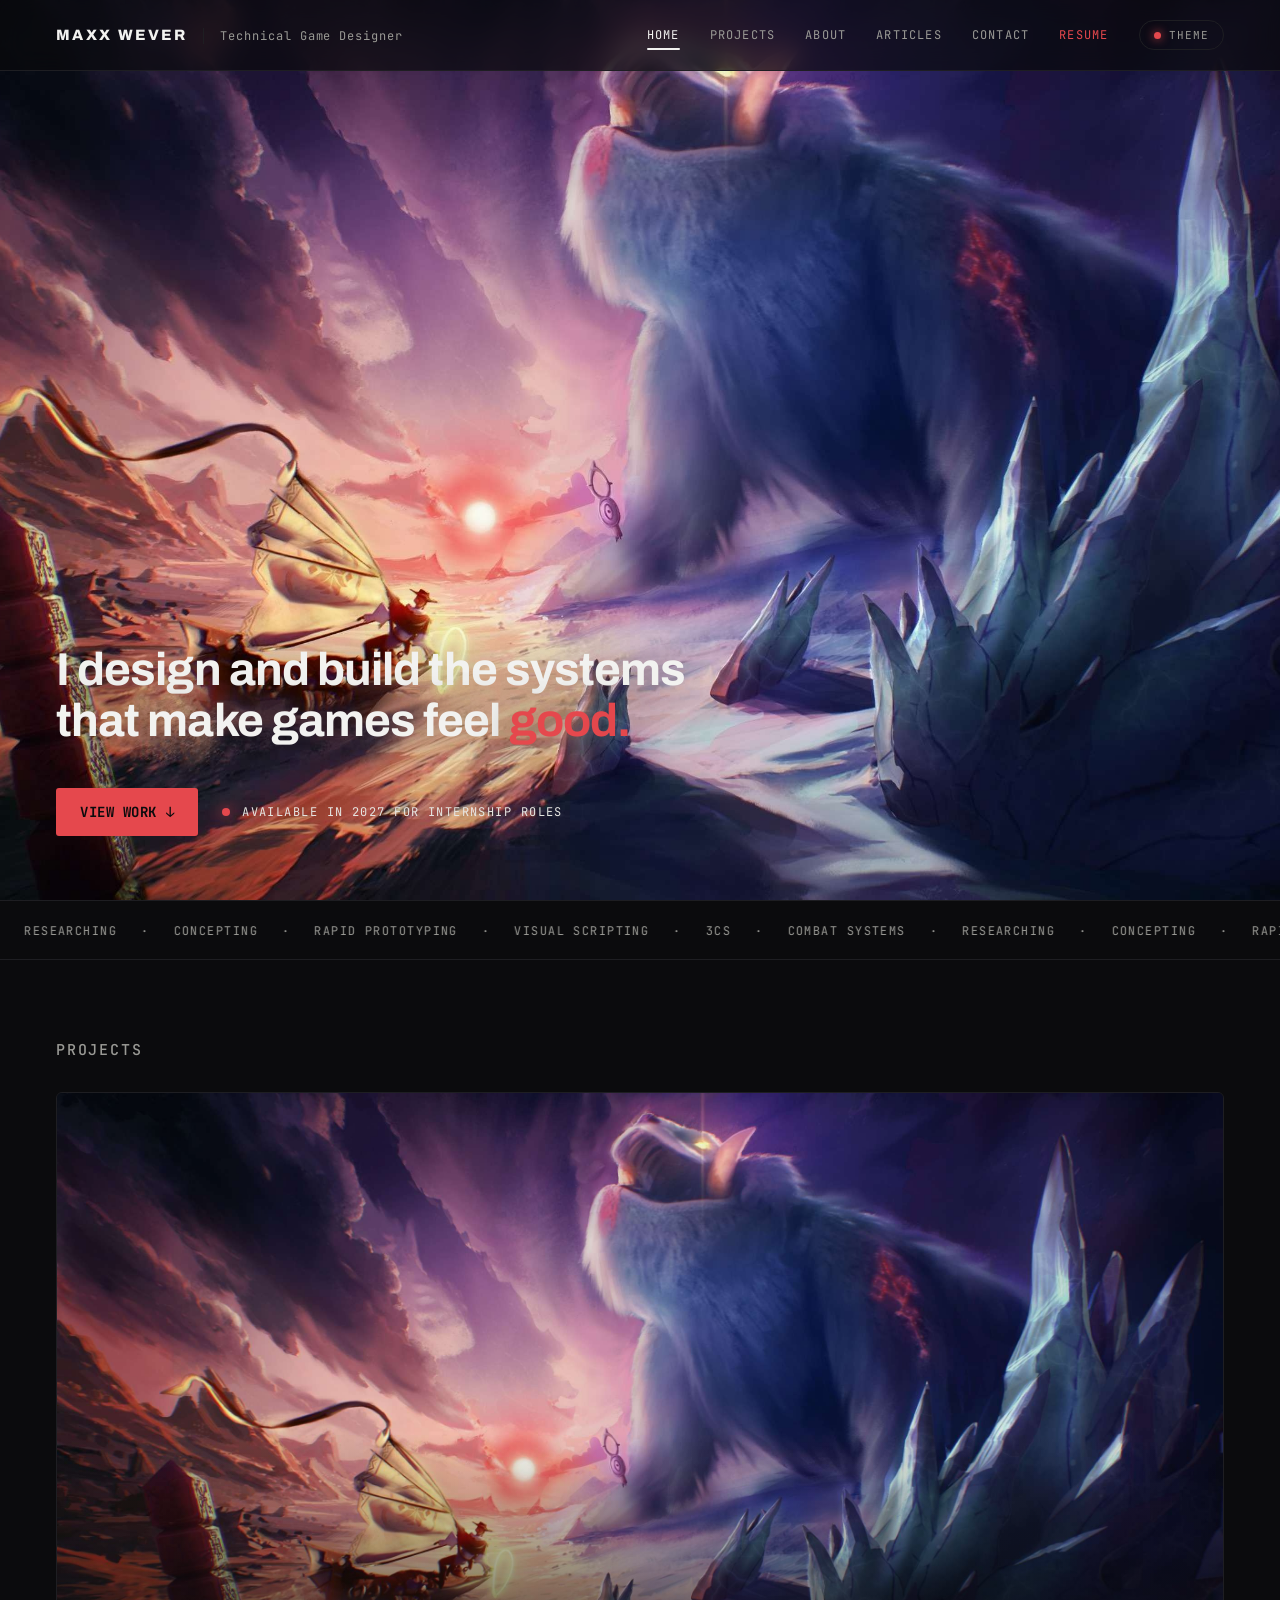
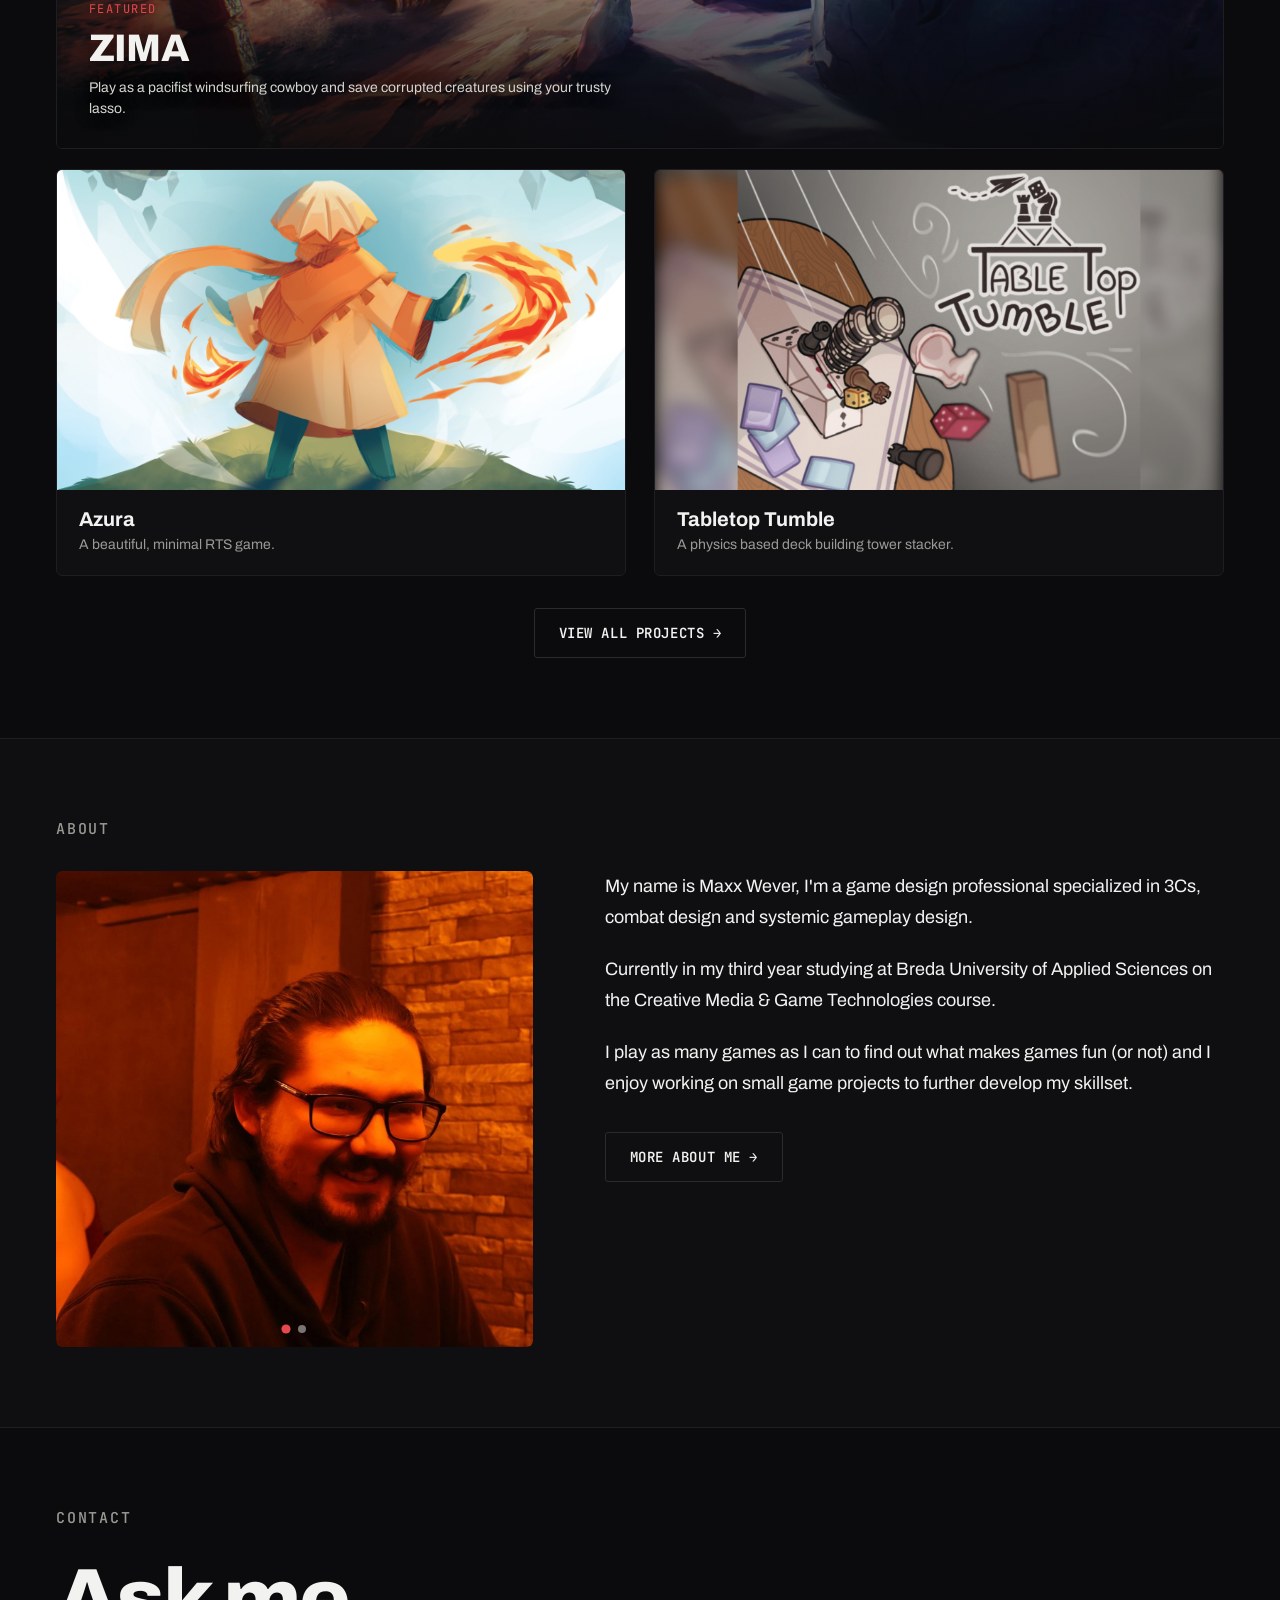
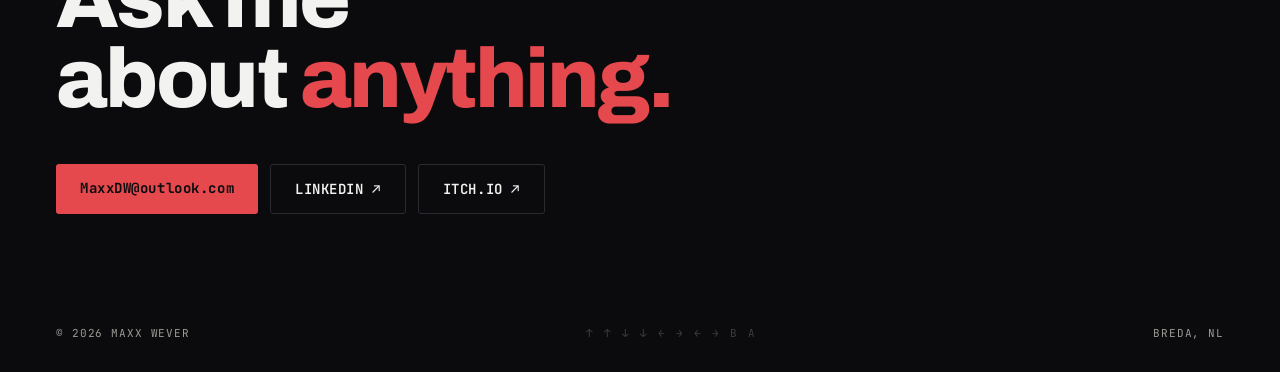
==== index.html @ 55006a89 "Add JSON-LD, theme-aware 404, Konami favicon, humans.txt; typography polish Discoverability - JSON-L" ====
<!DOCTYPE html>
<html lang="en">
<head>
  <meta charset="utf-8">
  <meta name="viewport" content="width=device-width, initial-scale=1">
  <script>document.documentElement.className += ' js-fade'; document.addEventListener('DOMContentLoaded', function () { document.body.classList.add('page-anim'); });</script>
  <title>Maxx Wever — Technical Game Designer</title>
  <meta name="description" content="Portfolio of Maxx Wever, technical game designer specialising in 3Cs, combat and systemic gameplay design.">

  <!-- Social share (Open Graph + Twitter). Once the site has a domain, set the
       images to the full https://… address so link previews always resolve. -->
  <meta property="og:type" content="website">
  <meta property="og:title" content="Maxx Wever — Technical Game Designer">
  <meta property="og:description" content="Systems, combat and 3Cs design. Selected work, about and contact.">
  <meta property="og:image" content="assets/projects/posters/zima-poster.jpg">
  <meta name="twitter:card" content="summary_large_image">
  <meta name="twitter:title" content="Maxx Wever — Technical Game Designer">
  <meta name="twitter:description" content="Systems, combat and 3Cs design. Selected work, about and contact.">
  <meta name="twitter:image" content="assets/projects/posters/zima-poster.jpg">

  <!-- Structured data: tells search engines who this site is about. -->
  <script type="application/ld+json">
  {
    "@context": "https://schema.org",
    "@type": "Person",
    "name": "Maxx Wever",
    "jobTitle": "Technical Game Designer",
    "url": "https://maxxdw.github.io/Portfolio/",
    "email": "mailto:MaxxDW@outlook.com",
    "address": { "@type": "PostalAddress", "addressLocality": "Breda", "addressCountry": "NL" },
    "alumniOf": "Breda University of Applied Sciences",
    "knowsAbout": ["Game Design", "3Cs", "Combat Design", "Systemic Gameplay", "Unreal Engine", "Unity"],
    "sameAs": [
      "https://www.linkedin.com/in/maxx-wever-9649b9290/",
      "https://maxxdw.itch.io/"
    ]
  }
  </script>

  <!-- Fonts -->
  <link rel="preconnect" href="https://fonts.googleapis.com">
  <link rel="preconnect" href="https://fonts.gstatic.com" crossorigin>
  <link href="https://fonts.googleapis.com/css2?family=Archivo:wght@400;500;600;700;800;900&family=JetBrains+Mono:wght@400;500;700&display=swap" rel="stylesheet">

  <!-- Favicon -->
  <link rel="icon" type="image/png" href="assets/brand/favicon.png">
  <link rel="apple-touch-icon" href="assets/brand/apple-touch-icon.png">

  <!-- Your styles -->
  <link rel="stylesheet" href="styles.css">

  <!-- Analytics (GoatCounter, privacy-friendly) -->
  <script data-goatcounter="https://maxx.goatcounter.com/count" async src="//gc.zgo.at/count.js"></script>
</head>
<body>

  <!-- ============================================================
       HEADER  (fixed top bar)
       ============================================================ -->
  <header class="site-header">
    <div class="brand-lockup">
      <a href="#top" class="brand">MAXX WEVER</a>
      <span class="brand-role">Technical Game Designer</span>
    </div>
    <button class="nav-toggle" id="navToggle" aria-label="Menu" aria-expanded="false" aria-controls="mainNav">
      <span></span><span></span><span></span>
    </button>
    <nav class="nav" id="mainNav">
      <a href="#top">HOME</a>
      <a href="projects.html">PROJECTS</a>
      <a href="about.html">ABOUT</a>
      <a href="articles.html">ARTICLES</a>
      <a href="#contact">CONTACT</a>
      <a href="assets/documents/resume.pdf" target="_blank" rel="noopener">RESUME</a>
      <button id="themeBtn" class="theme-btn" aria-label="Site theme">
        <span class="theme-dot"></span>THEME
      </button>
    </nav>
  </header>

  <!-- ============================================================
       THEME PANEL  (built by app.js, toggled by the THEME button)
       ============================================================ -->
  <div id="themePanel" class="theme-panel" hidden></div>

  <!-- ============================================================
       HERO
       ============================================================ -->
  <span id="top"></span>
  <section class="hero">
    <!-- Poster shows now; drop assets/hero/hero.mp4 in to make it play -->
    <video class="hero-media" autoplay muted loop playsinline poster="assets/hero/hero-poster.png">
      <source src="assets/hero/hero.mp4" type="video/mp4">
    </video>
    <div class="hero-scrim"></div>

    <div class="hero-content">
      <h1 class="hero-title">I design and build the systems that make games feel <span class="accent">good</span><span class="accent-dot">.</span></h1>
      <div class="hero-cta">
        <a href="#work" class="btn btn-primary">VIEW WORK ↓</a>
        <p class="badge"><span class="badge-dot"></span>AVAILABLE IN 2027 FOR INTERNSHIP ROLES</p>
      </div>
    </div>
  </section>

  <!-- ============================================================
       SKILLS TICKER  (edit the words in data.js → TICKER_WORDS)
       ============================================================ -->
  <div class="ticker">
    <div class="ticker-track" id="tickerTrack"></div>
  </div>

  <!-- ============================================================
       SELECTED WORK  (cards are built by app.js from PROJECTS in data.js)
       ============================================================ -->
  <section id="work" class="section">
    <div class="container">
      <div class="section-head">
        <h2 class="eyebrow">PROJECTS</h2>
      </div>

      <!-- Featured project drops in here -->
      <div id="featuredSlot"></div>

      <!-- Remaining projects drop in here -->
      <div class="project-grid" id="projectGrid"></div>

      <div class="section-cta">
        <a href="projects.html" class="btn btn-ghost">VIEW ALL PROJECTS →</a>
      </div>
    </div>
  </section>

  <!-- ============================================================
       ABOUT
       ============================================================ -->
  <section id="about" class="section about">
    <div class="container">
      <h2 class="eyebrow">ABOUT</h2>
      <div class="about-grid">
        <div class="portrait-carousel" data-portrait>
          <img class="portrait" src="assets/portraits/portrait-2.jpg" alt="Portrait of Maxx Wever">
          <button class="portrait-arrow portrait-prev" aria-label="Previous photo" type="button">‹</button>
          <button class="portrait-arrow portrait-next" aria-label="Next photo" type="button">›</button>
          <div class="portrait-dots"></div>
        </div>
        <div class="about-copy">
          <p>My name is Maxx Wever, I'm a game design professional specialized in 3Cs, combat design and systemic gameplay design.</p>
          <p>Currently in my third year studying at Breda University of Applied Sciences on the Creative Media &amp; Game Technologies course.</p>
          <p>I play as many games as I can to find out what makes games fun (or not) and I enjoy working on small game projects to further develop my skillset.</p>
          <div class="about-cta">
            <a href="about.html" class="btn btn-ghost">MORE ABOUT ME →</a>
          </div>
        </div>
      </div>
    </div>
  </section>

  <!-- ============================================================
       CONTACT
       ============================================================ -->
  <section id="contact" class="section contact">
    <div class="container">
      <h2 class="eyebrow">CONTACT</h2>
      <h3 class="contact-title">Ask me<br>about<span class="accent"> anything.</span></h3>
      <div class="contact-links">
        <a class="btn btn-primary" href="mailto:MaxxDW@outlook.com">MaxxDW@outlook.com</a>
        <a class="btn btn-ghost" href="https://www.linkedin.com/in/maxx-wever-9649b9290/">LINKEDIN ↗</a>
        <a class="btn btn-ghost" href="https://maxxdw.itch.io/">ITCH.IO ↗</a>
      </div>
    </div>
  </section>

  <footer class="footer">
    <span>© 2026 MAXX WEVER</span>
    <span class="konami-hint" title="worth a try…">↑ ↑ ↓ ↓ ← → ← → B A</span>
    <span>BREDA, NL</span>
  </footer>

  <!-- Content (edit this) + engine (leave alone) -->
  <script src="data.js"></script>
  <script src="app.js"></script>
</body>
</html>
---- styles.css ----
/* ============================================================
   MAXX WEVER — PORTFOLIO STYLES
   ------------------------------------------------------------
   Colours and speed live in the :root variables just below.
   The THEME panel on the site overrides these live; these are
   the defaults a first-time visitor sees.
   ============================================================ */

:root {
  --accent:   #E5484D;   /* signature color (default: red) */
  --bg:       #0B0B0D;   /* page background   */
  --surface:  #101013;   /* cards / panels    */
  --surface2: #0f0f12;   /* alt sections      */
  --ticker:   40s;       /* ticker loop time  */

  --text:      #F2F2F0;
  --muted:     #9a9a95;
  --line:      #1e1e22;
  --header-bg: rgba(11,11,13,.72);
}

* { box-sizing: border-box; }
html { scroll-behavior: smooth; }

/* Cross-page fade. An inline <head> script adds .js-fade so the page starts
   hidden ONLY when JS is present (no-JS visitors see it normally), then adds
   .page-anim to fade it in quickly. There is no fade-OUT — clicking a link
   navigates instantly, so there's never a fade-to-black gap between pages. */
.page-anim { animation: page-in .16s ease both; }
@keyframes page-in { from { opacity: 0; } to { opacity: 1; } }
html.js-fade body { opacity: 0; }
html.js-fade body.page-anim { opacity: 1; }
body {
  margin: 0;
  background: var(--bg);
  color: var(--text);
  font-family: 'Archivo', sans-serif;
  overflow-x: hidden;
  min-height: 100vh;
  display: flex;
  flex-direction: column;
}
.footer { margin-top: auto; }
a { color: inherit; }
::selection { background: var(--accent); color: #0B0B0D; }

.mono { font-family: 'JetBrains Mono', monospace; }
.accent { color: var(--accent); }

/* ---------- Buttons ---------- */
.btn {
  display: inline-block;
  text-decoration: none;
  padding: 15px 24px;
  border-radius: 3px;
  font-family: 'JetBrains Mono', monospace;
  font-size: 14px;
  letter-spacing: .04em;
  font-weight: 700;
}
.btn-primary { background: var(--accent); color: #0B0B0D; }
.btn-ghost   { border: 1px solid #2a2a30; color: var(--text); font-weight: 600; }

/* ---------- Header ---------- */
.site-header {
  position: fixed; top: 0; left: 0; right: 0; z-index: 100;
  display: flex; justify-content: space-between; align-items: center;
  padding: 20px 56px;
  background: var(--header-bg);
  -webkit-backdrop-filter: blur(12px);
  backdrop-filter: blur(12px);
  border-bottom: 1px solid var(--line);
}
.brand-lockup { display: flex; align-items: baseline; gap: 16px; min-width: 0; text-decoration: none; color: inherit; }
.brand { text-decoration: none; color: inherit; font-weight: 800; font-size: 15px; letter-spacing: .16em; white-space: nowrap; }
.brand-role { font-family: 'JetBrains Mono', monospace; font-size: 12px; letter-spacing: .08em;
  color: var(--muted); white-space: nowrap; padding-left: 16px; border-left: 1px solid var(--line); }
.nav { display: flex; gap: 30px; align-items: center;
  font-family: 'JetBrains Mono', monospace; font-size: 12px; letter-spacing: .1em; color: var(--muted); }
.nav a { text-decoration: none; position: relative; transition: color .2s ease; }
.nav a:hover { color: var(--text); }
.nav a:last-of-type, .nav a:last-of-type:hover { color: var(--accent); }
.nav a.nav-active { color: var(--text); }
.nav a.nav-active::after { content: ''; position: absolute; left: 0; right: 0; bottom: -7px;
  height: 2px; background: var(--text); border-radius: 2px; }
.btn.copied { background: var(--accent); color: #0B0B0D; border-color: var(--accent); }

/* Hamburger toggle — hidden on desktop, shown on mobile */
.nav-toggle { display: none; flex-direction: column; justify-content: center; gap: 5px;
  width: 40px; height: 40px; padding: 0; background: transparent; border: 0; cursor: pointer; }
.nav-toggle span { display: block; width: 22px; height: 2px; background: var(--text);
  border-radius: 2px; transition: transform .25s ease, opacity .25s ease; margin: 0 auto; }
.nav-toggle[aria-expanded="true"] span:nth-child(1) { transform: translateY(7px) rotate(45deg); }
.nav-toggle[aria-expanded="true"] span:nth-child(2) { opacity: 0; }
.nav-toggle[aria-expanded="true"] span:nth-child(3) { transform: translateY(-7px) rotate(-45deg); }

.theme-btn {
  display: inline-flex; align-items: center; gap: 8px;
  background: transparent; border: 1px solid var(--line);
  border-radius: 20px; padding: 7px 14px; color: var(--muted);
  font-family: 'JetBrains Mono', monospace; font-size: 11px; letter-spacing: .1em; cursor: pointer;
}
.theme-btn:hover { border-color: var(--accent); color: var(--text); }
.theme-dot { width: 7px; height: 7px; border-radius: 50%; background: var(--accent); box-shadow: 0 0 10px var(--accent); }

/* ---------- Theme panel ---------- */
.theme-panel {
  position: fixed; top: 76px; right: 24px; z-index: 160; width: 320px;
  background: var(--surface); border: 1px solid var(--line); border-radius: 10px;
  box-shadow: 0 30px 80px rgba(0,0,0,.35); overflow: hidden; color: var(--text);
}
.tp-head { display: flex; justify-content: space-between; align-items: flex-start; gap: 12px;
  padding: 18px 20px; border-bottom: 1px solid var(--line);
  font-family: 'JetBrains Mono', monospace; font-size: 12px; letter-spacing: .14em; color: var(--muted); }
.tp-head-titles { display: flex; flex-direction: column; gap: 6px; min-width: 0; }
.tp-sub { font-family: 'Archivo', sans-serif; font-size: 11px; letter-spacing: .01em; line-height: 1.45;
  text-transform: none; color: var(--muted); opacity: .8; }
.tp-close { background: transparent; border: 0; color: var(--muted); font-size: 18px; cursor: pointer; flex-shrink: 0; line-height: 1; }
.tp-body { padding: 20px; position: relative; z-index: 1; }
.tp-label { font-family: 'JetBrains Mono', monospace; font-size: 11px; letter-spacing: .12em; color: var(--muted); margin-bottom: 12px; }
.tp-row { display: flex; flex-wrap: wrap; gap: 12px; margin-bottom: 24px; }
.swatch { position: relative; width: 34px; height: 34px; border-radius: 50%; cursor: pointer; padding: 0;
  border: 2px solid transparent; box-shadow: 0 0 0 2px var(--surface) inset;
  transition: transform .18s cubic-bezier(.34,1.56,.64,1); }
.swatch:hover { transform: scale(1.16); }
.swatch:active { transform: scale(.88); }
.swatch.on::after { content: ''; position: absolute; inset: -6px; border-radius: 50%;
  border: 2px solid var(--text); animation: ring-draw .45s cubic-bezier(.34,1.56,.64,1); }
@keyframes ring-draw { from { transform: scale(.55); opacity: 0; } to { transform: scale(1); opacity: 1; } }
.mood { flex: 1 1 28%; padding: 10px 6px; border-radius: 6px; cursor: pointer;
  font-family: 'JetBrains Mono', monospace; font-size: 11px;
  background: transparent; border: 1px solid var(--line); color: var(--muted);
  transition: transform .18s cubic-bezier(.34,1.56,.64,1), background .25s ease, color .25s ease, border-color .25s ease; }
.mood:hover { border-color: var(--accent); color: var(--text); }
.mood:active { transform: scale(.94); }
.mood.on { background: var(--accent); border-color: var(--accent); color: #0B0B0D; }
.mood.on:hover { color: #0B0B0D; }

/* Ripple that washes the new accent across the panel on apply */
.tp-ripple { position: absolute; border-radius: 50%; pointer-events: none; z-index: 0;
  transform: translate(-50%, -50%) scale(0); opacity: .5;
  animation: tp-ripple .55s ease-out forwards; }
@keyframes tp-ripple { to { transform: translate(-50%, -50%) scale(9); opacity: 0; } }

/* Brief global color ease when the theme changes (added/removed by JS so it
   never interferes with hover states) */
.theme-anim * { transition: background-color .45s ease, border-color .45s ease,
  color .45s ease, box-shadow .45s ease, fill .45s ease !important; }
.tp-reset { width: 100%; padding: 11px; background: transparent; border: 1px solid var(--line); border-radius: 6px;
  color: var(--muted); font-family: 'JetBrains Mono', monospace; font-size: 11px; letter-spacing: .1em; cursor: pointer; }
.tp-reset:hover { color: var(--text); border-color: var(--accent); }

/* Konami mode iOS-style toggle */
.tp-switchrow { display: flex; align-items: center; justify-content: space-between; gap: 12px; margin-bottom: 18px; }
.tp-toggle { position: relative; width: 48px; height: 28px; flex-shrink: 0; padding: 0; cursor: pointer;
  border-radius: 999px; border: 1px solid var(--line); background: var(--surface2);
  transition: background .25s ease, border-color .2s ease, box-shadow .2s ease; }
.tp-toggle:hover { border-color: #E60012; box-shadow: 0 0 0 3px rgba(230,0,18,.18); }
.tp-toggle-knob { position: absolute; top: 50%; left: 3px; width: 20px; height: 20px; border-radius: 50%;
  transform: translateY(-50%); background: var(--muted);
  transition: transform .26s cubic-bezier(.34,1.45,.5,1), background .25s ease; }
.tp-toggle.on { background: #E60012; border-color: #E60012; }
.tp-toggle.on .tp-toggle-knob { transform: translateY(-50%) translateX(20px); background: #fff; }

/* ---------- Hero ---------- */
.hero { position: relative; height: 100vh; height: 100dvh; min-height: 640px; width: 100%; overflow: hidden; }
.hero-media { position: absolute; inset: 0; width: 100%; height: 100%; object-fit: cover; object-position: center; transition: opacity 1.2s ease; }
.hero-scrim { position: absolute; inset: 0; pointer-events: none;
  background:
    linear-gradient(180deg, rgba(11,11,13,.72) 0%, rgba(11,11,13,.18) 34%, rgba(11,11,13,.35) 62%, rgba(11,11,13,.96) 100%),
    radial-gradient(120% 80% at 50% 0%, transparent 40%, rgba(11,11,13,.5) 100%); }
.hero-content { position: absolute; left: 0; right: 0; bottom: 0; z-index: 10; padding: 0 56px 64px; }
.badge-dot { width: 8px; height: 8px; border-radius: 50%; background: var(--accent); box-shadow: 0 0 14px var(--accent); }
.hero-title { font-size: clamp(30px, 3.6vw, 52px); line-height: 1.12; font-weight: 700; letter-spacing: -.02em;
  margin: 0; max-width: 26ch; text-shadow: 0 4px 40px rgba(0,0,0,.5); }
.accent-dot { color: var(--accent); }
.hero-cta { margin-top: 40px; display: flex; align-items: center; gap: 24px; flex-wrap: wrap; }
.badge { display: flex; align-items: center; gap: 12px; margin: 0;
  font-family: 'JetBrains Mono', monospace; font-size: 12px; letter-spacing: .12em; color: #e6e6e2; }

/* ---------- Ticker ---------- */
.ticker { border-top: 1px solid var(--line); border-bottom: 1px solid var(--line); overflow: hidden; white-space: nowrap; padding: 20px 0; }
.ticker-track { display: inline-flex; will-change: transform; animation: ticker-pan var(--ticker) linear infinite;
  font-family: 'JetBrains Mono', monospace; font-size: 12px; letter-spacing: .12em; color: var(--muted); }
.ticker-track span { padding: 0 24px; }
.ticker-track .sep { padding: 0; }
@keyframes ticker-pan { from { transform: translateX(0); } to { transform: translateX(-50%); } }

/* ---------- Sections ---------- */
.section { padding: 80px 56px; scroll-margin-top: 72px; }
.container { max-width: 1200px; margin: 0 auto; width: 100%; }
.about { background: var(--surface2); border-top: 1px solid var(--line); }
.contact { border-top: 1px solid var(--line); }
.skills { background: var(--surface2); border-top: 1px solid var(--line); }
.experience { border-top: 1px solid var(--line); }
.eyebrow { font-size: 15px; font-family: 'JetBrains Mono', monospace; letter-spacing: .12em; color: var(--muted); font-weight: 500; margin: 0; }
.section-head { display: flex; justify-content: space-between; align-items: baseline; margin-bottom: 32px; }
.count { font-family: 'JetBrains Mono', monospace; font-size: 12px; color: var(--muted); }

/* ---------- Project cards ---------- */
.featured { 
  position: relative; display: block; text-decoration: none; color: inherit;
  border: 1px solid var(--line); border-radius: 6px; overflow: hidden;
  background: var(--surface); margin-bottom: 20px; aspect-ratio: 16 / 9;
}
.featured:hover { border-color: var(--accent); }
.featured video { position: absolute; inset: 0; width: 100%; height: 100%; object-fit: cover; pointer-events: none; }
.featured .card-scrim { position: absolute; inset: 0; pointer-events: none;
  background: linear-gradient(0deg, rgba(11,11,13,.92) 0%, rgba(11,11,13,.45) 24%, transparent 48%); }
.featured .caption { position: absolute; left: 0; right: 0; bottom: 0; z-index: 2;
  display: flex; flex-direction: column; align-items: flex-start;
  padding: 28px 32px; pointer-events: none; }
.featured .kicker { font-family: 'JetBrains Mono', monospace; font-size: 12px; letter-spacing: .12em; color: var(--accent); margin-bottom: 10px; }
.featured h3 { font-size: clamp(26px, 3vw, 40px); font-weight: 800; letter-spacing: -.02em; margin: 0 0 8px; text-shadow: 0 2px 24px rgba(0,0,0,.6); }
.featured p { margin: 0; max-width: 560px; color: #d4d4cf; font-size: 14px; line-height: 1.55; text-shadow: 0 2px 16px rgba(0,0,0,.7); }

.project-grid { display: grid; grid-template-columns: 1fr 1fr; gap: 28px; }
.section-cta { display: flex; justify-content: center; margin-top: 32px; }
.card { border: 1px solid var(--line); border-radius: 6px; overflow: hidden; background: var(--surface);
  text-decoration: none; color: inherit; display: block; }
.card:hover { border-color: var(--accent); }
.card-media { position: relative; }
.card-media video { display: block; width: 100%; aspect-ratio: 16 / 9; object-fit: cover; background: var(--surface); }
.card-body { padding: 18px 22px 20px; }
.card h3 { font-size: 20px; font-weight: 700; margin: 0 0 4px; }
.card p { margin: 0; color: var(--muted); font-size: 14px; line-height: 1.5; }

/* ---------- About ---------- */
.about { padding-top: 80px; }
.about .eyebrow { margin: 0 0 32px; display: block; }
.portrait { display: block; width: 100%; aspect-ratio: 1 / 1; object-fit: cover; border-radius: 6px; }
.portrait-carousel { position: relative; border-radius: 6px; overflow: hidden; }
.portrait-carousel .portrait { transition: opacity .35s ease; }
.portrait-arrow { position: absolute; top: 50%; transform: translateY(-50%); z-index: 3;
  width: 42px; height: 42px; border-radius: 50%; border: 1px solid rgba(255,255,255,.35);
  background: rgba(11,11,13,.55); color: #fff; font-size: 22px; line-height: 1; cursor: pointer;
  display: flex; align-items: center; justify-content: center;
  -webkit-backdrop-filter: blur(6px); backdrop-filter: blur(6px);
  opacity: 0; transition: opacity .25s ease, background .2s ease, border-color .2s ease; }
.portrait-carousel:hover .portrait-arrow, .portrait-arrow:focus-visible { opacity: 1; }
.portrait-arrow:hover { background: var(--accent); border-color: var(--accent); color: #0B0B0D; }
.portrait-prev { left: 14px; }
.portrait-next { right: 14px; }
.portrait-dots { position: absolute; left: 0; right: 0; bottom: 14px; z-index: 3;
  display: flex; justify-content: center; gap: 8px; }
.portrait-dots button { width: 8px; height: 8px; border-radius: 50%; padding: 0; cursor: pointer;
  border: 0; background: rgba(255,255,255,.45); transition: background .2s ease, transform .2s ease; }
.portrait-dots button.on { background: var(--accent); transform: scale(1.15); }
.about-grid { max-width: 1200px; margin: 0 auto; display: grid; grid-template-columns: 1fr 1.3fr; gap: 72px; align-items: start; }
.about-copy p { font-size: 18px; line-height: 1.75; color: var(--text); margin: 0 0 20px; }
.about-copy p:last-child { margin-bottom: 0; }
.about-cta { display: flex; gap: 14px; flex-wrap: wrap; margin-top: 32px; }

/* ---------- About page ---------- */
.about-page { padding-top: 40px; padding-bottom: 40px; }
.skills { padding-top: 40px; }
.skills .eyebrow { display: block; margin: 0 0 32px; }
.skills-grid { display: grid; grid-template-columns: repeat(3, 1fr); gap: 48px; align-items: start; }
.skill-head { font-size: 24px; font-weight: 800; letter-spacing: -.01em; margin: 0 0 22px; padding-bottom: 16px;
  border-bottom: 2px solid var(--accent); }
.skill-groups { margin: 0; }
.skill-group { margin-bottom: 20px; }
.skill-group:last-child { margin-bottom: 0; }
.skill-group dt { font-family: 'JetBrains Mono', monospace; font-size: 11px; letter-spacing: .12em;
  text-transform: uppercase; color: var(--accent); margin-bottom: 6px; }
.skill-group dd { margin: 0; font-size: 16px; line-height: 1.5; color: var(--text); }
.skill-list { margin: 0; padding: 0; list-style: none; }
.skill-list li { position: relative; padding-left: 22px; margin-bottom: 12px; font-size: 16px; line-height: 1.5; color: var(--text); }
.skill-list li:last-child { margin-bottom: 0; }
.skill-list li::before { content: ''; position: absolute; left: 0; top: 9px; width: 7px; height: 7px; background: var(--accent); }

/* ---------- Experience ---------- */
.experience .eyebrow { margin-bottom: 32px; }
.exp-row { display: grid; grid-template-columns: 160px 1fr auto; gap: 24px; padding: 26px 0;
  border-top: 1px solid var(--line); align-items: baseline; }
.exp-row:last-child { border-bottom: 1px solid var(--line); }
.exp-year { font-family: 'JetBrains Mono', monospace; font-size: 13px; color: var(--muted); }
.exp-year.accent { color: var(--accent); }
.exp-title { font-size: 22px; font-weight: 700; }
.exp-sub { color: var(--muted); font-size: 14px; margin-top: 4px; }
.exp-tag { font-family: 'JetBrains Mono', monospace; font-size: 12px; color: var(--muted); }

/* ---------- Contact ---------- */
.contact .eyebrow { display: block; margin-bottom: 32px; }
.contact-title { font-size: clamp(48px, 7vw, 84px); font-weight: 800; letter-spacing: -.03em; margin: 0 0 44px; line-height: .95; }
.contact-links { display: flex; gap: 12px; flex-wrap: wrap; font-family: 'JetBrains Mono', monospace; }

/* ---------- All-projects page ---------- */
.page-head { padding: 140px 56px 0; }
.page-head + .section { padding-top: 40px; }
.page-head .container:first-child { display: flex; justify-content: space-between; align-items: flex-end; gap: 24px; flex-wrap: wrap; }
.page-title { font-size: clamp(44px, 6vw, 76px); font-weight: 800; letter-spacing: -.03em; margin: 0; line-height: .95; }
.page-divider { border: 0; border-top: 1px solid var(--line); margin: 32px 0 0; }
.all-featured { margin-bottom: 28px; }

/* ---------- Articles page ---------- */
.articles-empty { text-align: center; max-width: 560px; margin: 0 auto; padding: 60px 0 40px; }
.constr-icon { font-size: 44px; color: var(--accent); margin-bottom: 24px; }
.articles-empty h2 { font-size: clamp(26px, 3.4vw, 38px); font-weight: 800; letter-spacing: -.02em; margin: 0 0 16px; }
.articles-empty p { font-size: 16px; line-height: 1.6; color: var(--muted); margin: 0 0 32px; }

.article-grid { display: grid; grid-template-columns: 1fr 1fr; gap: 28px; }
.article-card { display: block; text-decoration: none; color: inherit;
  border: 1px solid var(--line); border-radius: 6px; padding: 32px; background: var(--surface);
  transition: border-color .2s ease, transform .2s ease; }
a.article-card:hover { border-color: var(--accent); transform: translateY(-2px); }
.article-meta { display: flex; align-items: center; gap: 12px; margin-bottom: 16px; }
.article-date { font-family: 'JetBrains Mono', monospace; font-size: 12px; letter-spacing: .12em; color: var(--muted); }
.article-tag { font-family: 'JetBrains Mono', monospace; font-size: 10px; letter-spacing: .1em; text-transform: uppercase;
  color: var(--accent); border: 1px solid var(--accent); border-radius: 20px; padding: 3px 10px; }
.article-title { font-size: 24px; font-weight: 700; letter-spacing: -.01em; margin: 0 0 12px; line-height: 1.15; }
.article-summary { font-size: 14px; line-height: 1.6; color: var(--muted); margin: 0; }
.article-more { display: inline-block; margin-top: 18px; font-family: 'JetBrains Mono', monospace;
  font-size: 12px; letter-spacing: .08em; color: var(--accent); }

/* ---------- Scroll reveal ---------- */
/* Only applies when the visitor hasn't asked to reduce motion. The
   .reveal class is added by JS, so with JS off content stays visible. */
@media (prefers-reduced-motion: no-preference) {
  .reveal { opacity: 0; transform: translateY(32px); transition: opacity .8s cubic-bezier(.16,.7,.3,1), transform .8s cubic-bezier(.16,.7,.3,1); }
  .reveal.is-visible { opacity: 1; transform: none; }
}

/* ---------- Arcade Mode (Konami easter egg) ---------- */
/* Toggled by the ↑↑↓↓←→←→ B A sequence; class lives on <html>. */
html.arcade {
  --accent: #E60012;   /* KONAMI RED takes over every accent */
}
/* CRT scanlines + faint vignette, drawn above content but click-through */
html.arcade body::after {
  content: '';
  position: fixed;
  inset: 0;
  z-index: 300;
  pointer-events: none;
  background:
    repeating-linear-gradient(0deg, rgba(0,0,0,.16) 0px, rgba(0,0,0,.16) 1px, transparent 2px, transparent 3px),
    radial-gradient(ellipse at center, transparent 55%, rgba(0,0,0,.35) 100%);
  mix-blend-mode: multiply;
}
html.arcade body::before {
  content: '';
  position: fixed;
  inset: 0;
  z-index: 301;
  pointer-events: none;
  box-shadow: inset 0 0 120px rgba(230,0,18,.12);
}
@media (prefers-reduced-motion: no-preference) {
  html.arcade body::after { animation: crt-flicker 5s steps(60) infinite; }
}
@keyframes crt-flicker { 0%,100% { opacity: 1; } 50% { opacity: .94; } 97% { opacity: .88; } }

/* Pixel/arcade typography — applied to display + label text while active.
   Press Start 2P renders large for its point size, so the big headings get
   reduced sizes and roomier line-height to stay readable and not overflow. */
html.arcade .hero-title,
html.arcade .page-title,
html.arcade .contact-title,
html.arcade .proj-title,
html.arcade .skill-head,
html.arcade .featured h3,
html.arcade .eyebrow,
html.arcade .kicker,
html.arcade .nav,
html.arcade .btn,
html.arcade .tag,
html.arcade .ticker {
  font-family: 'Press Start 2P', 'JetBrains Mono', monospace;
}
html.arcade .hero-title { font-size: clamp(18px, 2.6vw, 34px); line-height: 1.6; letter-spacing: 0; }
html.arcade .page-title { font-size: clamp(24px, 4vw, 44px); line-height: 1.4; }
html.arcade .contact-title { font-size: clamp(26px, 4.5vw, 52px); line-height: 1.4; }
html.arcade .proj-title { font-size: clamp(15px, 2vw, 26px); line-height: 1.5; }
html.arcade .featured h3 { font-size: clamp(16px, 2.4vw, 30px); line-height: 1.4; }
html.arcade .skill-head { font-size: 16px; line-height: 1.6; }
html.arcade .eyebrow, html.arcade .kicker { font-size: 10px; line-height: 1.8; }
html.arcade .nav { font-size: 9px; }
html.arcade .btn { font-size: 9px; }
html.arcade .tag { font-size: 8px; }
html.arcade .ticker { font-size: 12px; }

/* CRT power-on. The theme is NOT applied up front; instead a green scanline
   overlay (.crt-reveal) wipes in top→bottom via clip-path, led by a bright sweep
   bar (.crt-poweron). The real .arcade theme is committed by JS just as the
   sweep nears the bottom, so nothing arcade appears ahead of the bar. */
.crt-reveal {
  position: fixed; inset: 0; z-index: 329; pointer-events: none;
  background:
    repeating-linear-gradient(0deg, rgba(0,0,0,.16) 0px, rgba(0,0,0,.16) 1px, transparent 2px, transparent 3px),
    rgba(230,0,18,.12);
  clip-path: inset(0 0 100% 0);
  animation: crt-reveal .7s linear forwards;
}
@keyframes crt-reveal { to { clip-path: inset(0 0 0 0); } }

.crt-poweron { position: fixed; inset: 0; z-index: 330; pointer-events: none; overflow: hidden; }
.crt-poweron::before {
  content: '';
  position: absolute; left: 0; right: 0; top: 0;
  height: 24%;
  background: linear-gradient(to bottom,
    transparent 0%,
    rgba(230,0,18,.12) 35%,
    rgba(255,150,160,.38) 48%,
    rgba(255,255,255,.9) 50%,
    rgba(255,150,160,.38) 52%,
    rgba(230,0,18,.12) 65%,
    transparent 100%);
  transform: translateY(-110%);
  animation: crt-sweep .7s linear forwards;
}
@keyframes crt-sweep {
  0%   { transform: translateY(-110%); opacity: 1; }
  85%  { opacity: 1; }
  100% { transform: translateY(320%); opacity: 0; }
}

/* Toast shown when a code toggles arcade mode */
.arcade-toast {
  position: fixed;
  left: 50%;
  bottom: 40px;
  transform: translateX(-50%) translateY(20px);
  z-index: 320;
  background: #1a0206;
  border: 1px solid #E60012;
  color: #ff4650;
  font-family: 'JetBrains Mono', monospace;
  font-size: 13px;
  letter-spacing: .14em;
  text-transform: uppercase;
  padding: 14px 22px;
  border-radius: 6px;
  box-shadow: 0 0 24px rgba(230,0,18,.45);
  opacity: 0;
  transition: opacity .3s ease, transform .3s ease;
  text-align: center;
  line-height: 1.5;
}
.arcade-toast.show { opacity: 1; transform: translateX(-50%) translateY(0); }
.arcade-toast .sub { display: block; color: #ff8a93; font-size: 10px; letter-spacing: .1em; margin-top: 4px; opacity: .8; }

/* ---------- Footer ---------- */
.footer { padding: 28px 56px; display: flex; justify-content: space-between; align-items: center; gap: 16px;
  font-family: 'JetBrains Mono', monospace; font-size: 11px; color: var(--muted); letter-spacing: .08em; }
.konami-hint { padding: 4px 8px;
  font-family: 'JetBrains Mono', monospace; font-size: 11px; letter-spacing: .18em;
  color: var(--muted); opacity: .35; transition: opacity .25s ease, color .25s ease; white-space: nowrap; }
.konami-hint:hover { opacity: 1; color: var(--accent); }
.konami-hint i { font-style: normal; color: var(--accent); opacity: .85; }

/* Count-up pulse on the projects-page count */
.count-pulse { color: var(--accent); transition: color .2s ease; }

/* ---------- Project filters ---------- */
.proj-filters { display: flex; flex-wrap: wrap; align-items: center; gap: 10px 18px; margin-bottom: 44px; }
.filter-group { display: flex; align-items: center; gap: 10px; }
.filter-group-label { font-family: 'JetBrains Mono', monospace; font-size: 10px; letter-spacing: .14em;
  text-transform: uppercase; color: var(--muted); opacity: .7; }
.filter-chips { display: flex; flex-wrap: wrap; gap: 8px; }
.filter-chip { cursor: pointer; font-family: 'JetBrains Mono', monospace; font-size: 11px;
  letter-spacing: .06em; padding: 8px 14px; border-radius: 20px;
  background: transparent; border: 1px solid var(--line); color: var(--muted);
  transition: border-color .2s ease, color .2s ease, background .2s ease; }
.filter-chip:hover { border-color: var(--accent); color: var(--text); }
.filter-chip.on { background: var(--accent); border-color: var(--accent); color: #0B0B0D; }
.filter-all { align-self: center; }
.proj-filters .filter-group { position: relative; padding-left: 18px; }
.proj-filters .filter-group::before { content: ''; position: absolute; left: 0; top: 50%; transform: translateY(-50%);
  width: 1px; height: 22px; background: var(--line); }

/* ---------- Project blocks (projects.html) ---------- */
/* Two columns; each block is a subgrid so the media, summary and facts
   rows line up across the pair even when a paragraph is taller. */
#allProjects { display: grid; grid-template-columns: 1fr 1fr; column-gap: 40px; }
.proj { min-width: 0; display: grid; grid-template-rows: subgrid; grid-row: span 5;
  margin-top: 64px; scroll-margin-top: 90px; }
.proj:nth-child(-n+2) { margin-top: 0; }
.proj-head { margin-bottom: 20px; }
.proj-titlerow { display: flex; align-items: baseline; gap: 14px; flex-wrap: wrap; }
.proj-num { font-family: 'JetBrains Mono', monospace; font-size: 15px; font-weight: 500;
  color: var(--accent); flex-shrink: 0; margin-left: auto; }
.proj-title { font-size: clamp(30px, 3.4vw, 44px); font-weight: 800; letter-spacing: -.02em; margin: 0; line-height: 1; }
.proj-flag { font-family: 'JetBrains Mono', monospace; font-size: 10px; letter-spacing: .12em;
  color: var(--accent); border: 1px solid var(--accent); border-radius: 20px; padding: 4px 10px; align-self: center; }

.proj-media { position: relative; aspect-ratio: 16 / 9; border-radius: 6px 6px 0 0; overflow: hidden;
  background: var(--surface); border: 1px solid var(--line); border-bottom: 0; margin-bottom: 0; }
.proj-media video { position: absolute; inset: 0; width: 100%; height: 100%; object-fit: cover; }
.proj-media-btn { position: absolute; right: 12px; bottom: 12px; z-index: 3;
  display: inline-flex; align-items: center; gap: 6px; text-decoration: none;
  font-family: 'JetBrains Mono', monospace; font-size: 12px; font-weight: 700; letter-spacing: .04em;
  padding: 10px 16px; border-radius: 4px; color: #0B0B0D; background: var(--accent);
  box-shadow: 0 6px 20px rgba(0,0,0,.35); transition: transform .15s ease; }
.proj-media-btn:hover { transform: translateY(-2px); }

.proj-body2 { display: block; }
.proj-resp { margin: 24px 0 0; }
.proj-sub { margin: 0 0 16px; }
.proj-list { margin: 0; padding: 0; list-style: none; }
.proj-list li { position: relative; padding-left: 22px; margin-bottom: 12px; font-size: 15px; line-height: 1.6; color: var(--muted); }
.proj-list li:last-child { margin-bottom: 0; }
.proj-list li::before { content: ''; position: absolute; left: 0; top: 9px; width: 7px; height: 7px; background: var(--accent); }
.proj-btn { margin-top: 24px; }

.proj-awards { display: flex; flex-direction: column; gap: 10px; margin: 24px 0 0;
  padding-top: 22px; border-top: 1px solid var(--line); }
.award { position: relative; padding-left: 22px; color: var(--accent);
  font-family: 'JetBrains Mono', monospace; font-size: 13px; font-weight: 600; letter-spacing: .01em; line-height: 1.4; }
.award .medal { position: absolute; left: -3px; top: 1px; flex-shrink: 0; }

.proj-facts { display: grid; grid-template-columns: 1fr 1fr; gap: 1px; margin: 0;
  background: var(--line); border: 1px solid var(--line); border-radius: 0 0 8px 8px; overflow: hidden; }
.fact-desc { grid-column: 1 / -1; background: var(--surface); margin: 0; padding: 15px 16px;
  font-size: 15px; line-height: 1.5; color: var(--text); font-weight: 500; }
.fact { display: flex; flex-direction: column; gap: 5px; background: var(--surface); padding: 14px 16px; }
.fact dt { margin: 0; font-family: 'JetBrains Mono', monospace; font-size: 10px; letter-spacing: .12em;
  text-transform: uppercase; color: var(--muted); }
.fact dd { margin: 0; font-size: 15px; font-weight: 600; line-height: 1.25; }

/* Body text below the panel shares the panel's inner-text left edge (1px border + 16px pad) */
.proj-resp, .proj-awards, .proj-btn { padding-left: 17px; }

/* ---------- Responsive ---------- */
@media (max-width: 1080px) {
  .brand-role { display: none; }
}
@media (max-width: 900px) {
  .site-header { padding: 16px 24px; }
  .nav-toggle { display: flex; }
  .nav { position: fixed; top: 71px; left: 0; right: 0; z-index: 90;
    flex-direction: column; align-items: flex-start; gap: 4px;
    background: var(--surface); border-bottom: 1px solid var(--line);
    padding: 12px 24px 20px; font-size: 13px;
    max-height: calc(100vh - 71px); max-height: calc(100dvh - 71px); overflow-y: auto;
    display: none; }
  .nav.open { display: flex; }
  .nav a { padding: 12px 0; width: 100%; border-bottom: 1px solid var(--line); }
  .nav a:last-of-type { border-bottom: 0; }
  .nav a.nav-active::after { display: none; }
  .theme-btn { margin-top: 12px; }
  .section { padding: 80px 24px; }
  .hero-content { padding: 0 24px 48px; }
  .project-grid { grid-template-columns: 1fr; }
  .article-grid { grid-template-columns: 1fr; }
  .about-grid { grid-template-columns: 1fr; gap: 32px; }
  .skills-grid { grid-template-columns: 1fr; gap: 40px; }
  .exp-row { grid-template-columns: 100px 1fr; }
  .exp-tag { display: none; }
  .pd-content { padding: 56px 24px 80px; }
  #allProjects { grid-template-columns: 1fr; column-gap: 0; }
  .proj { display: block; grid-row: auto; margin-top: 48px; }
  .proj:nth-child(2) { margin-top: 48px; }
  .proj-facts { grid-template-columns: 1fr 1fr; }
  .proj-head { margin-bottom: 20px; }
}
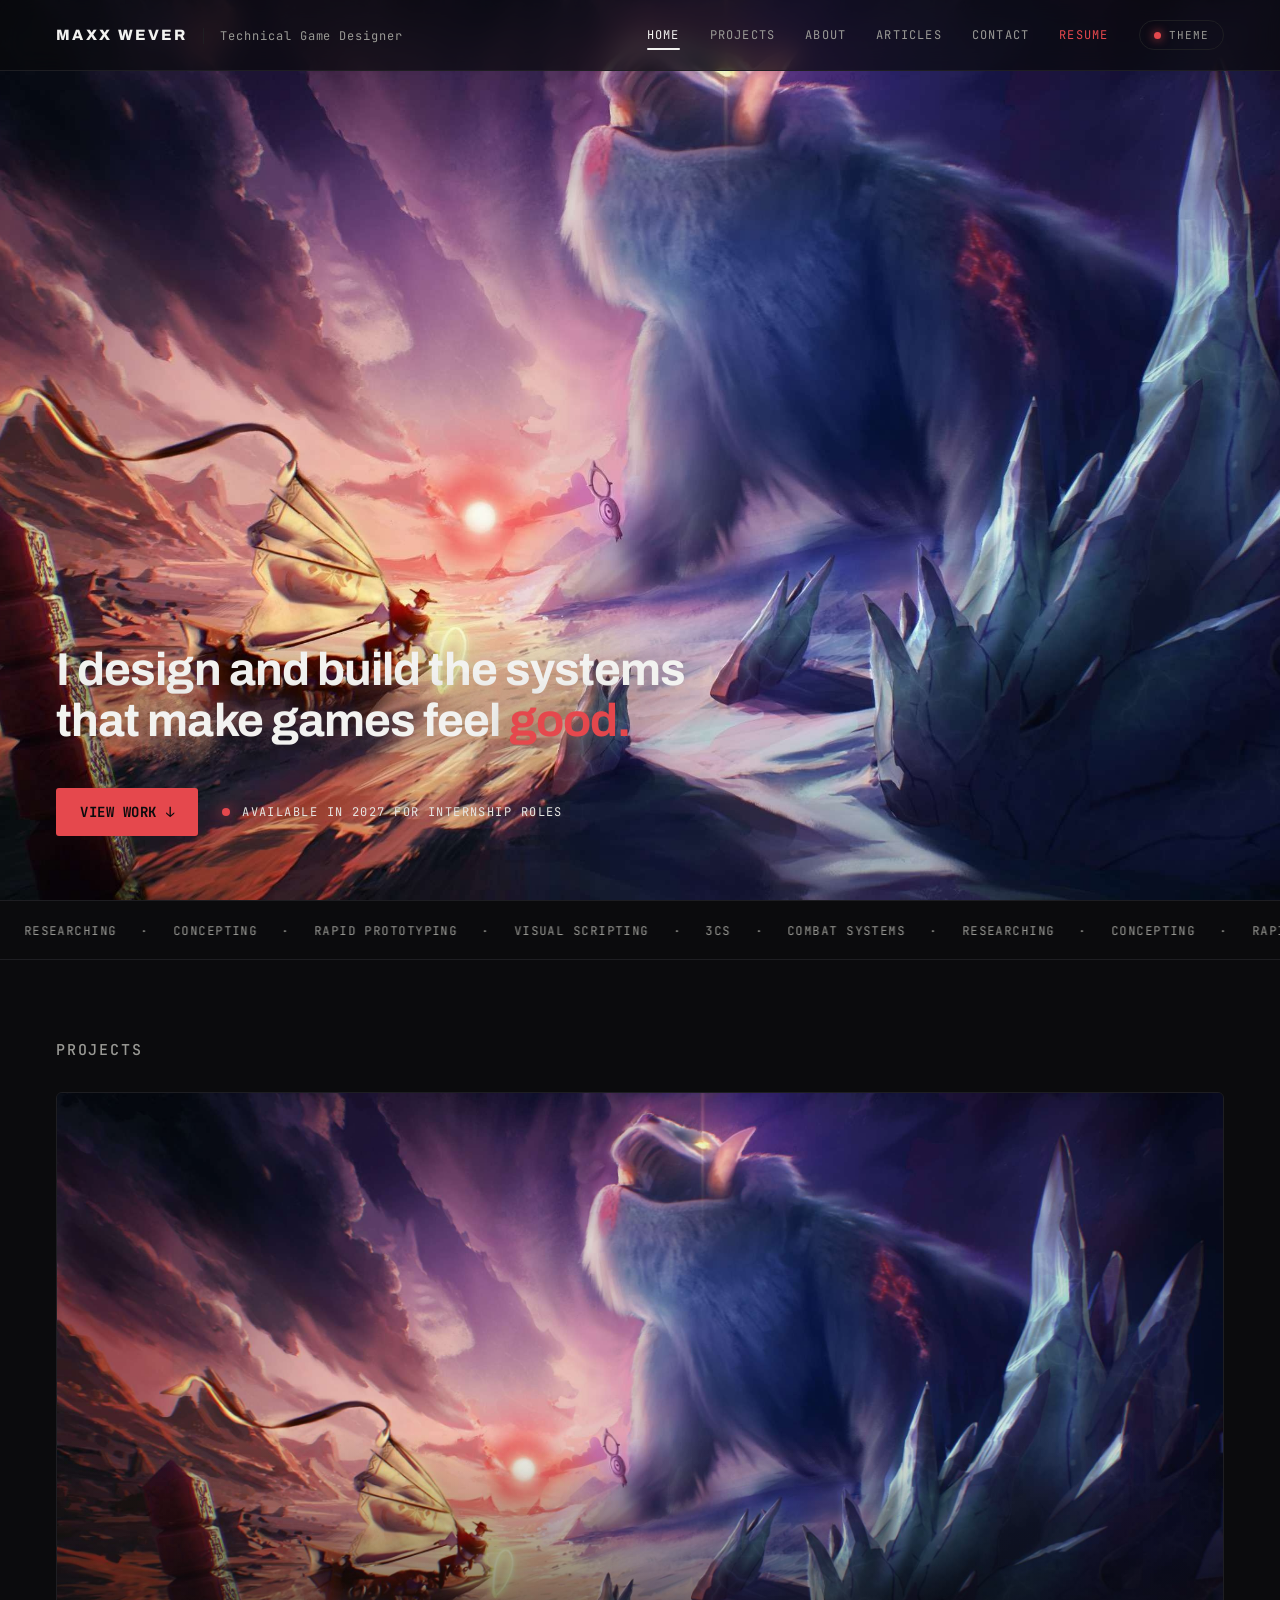
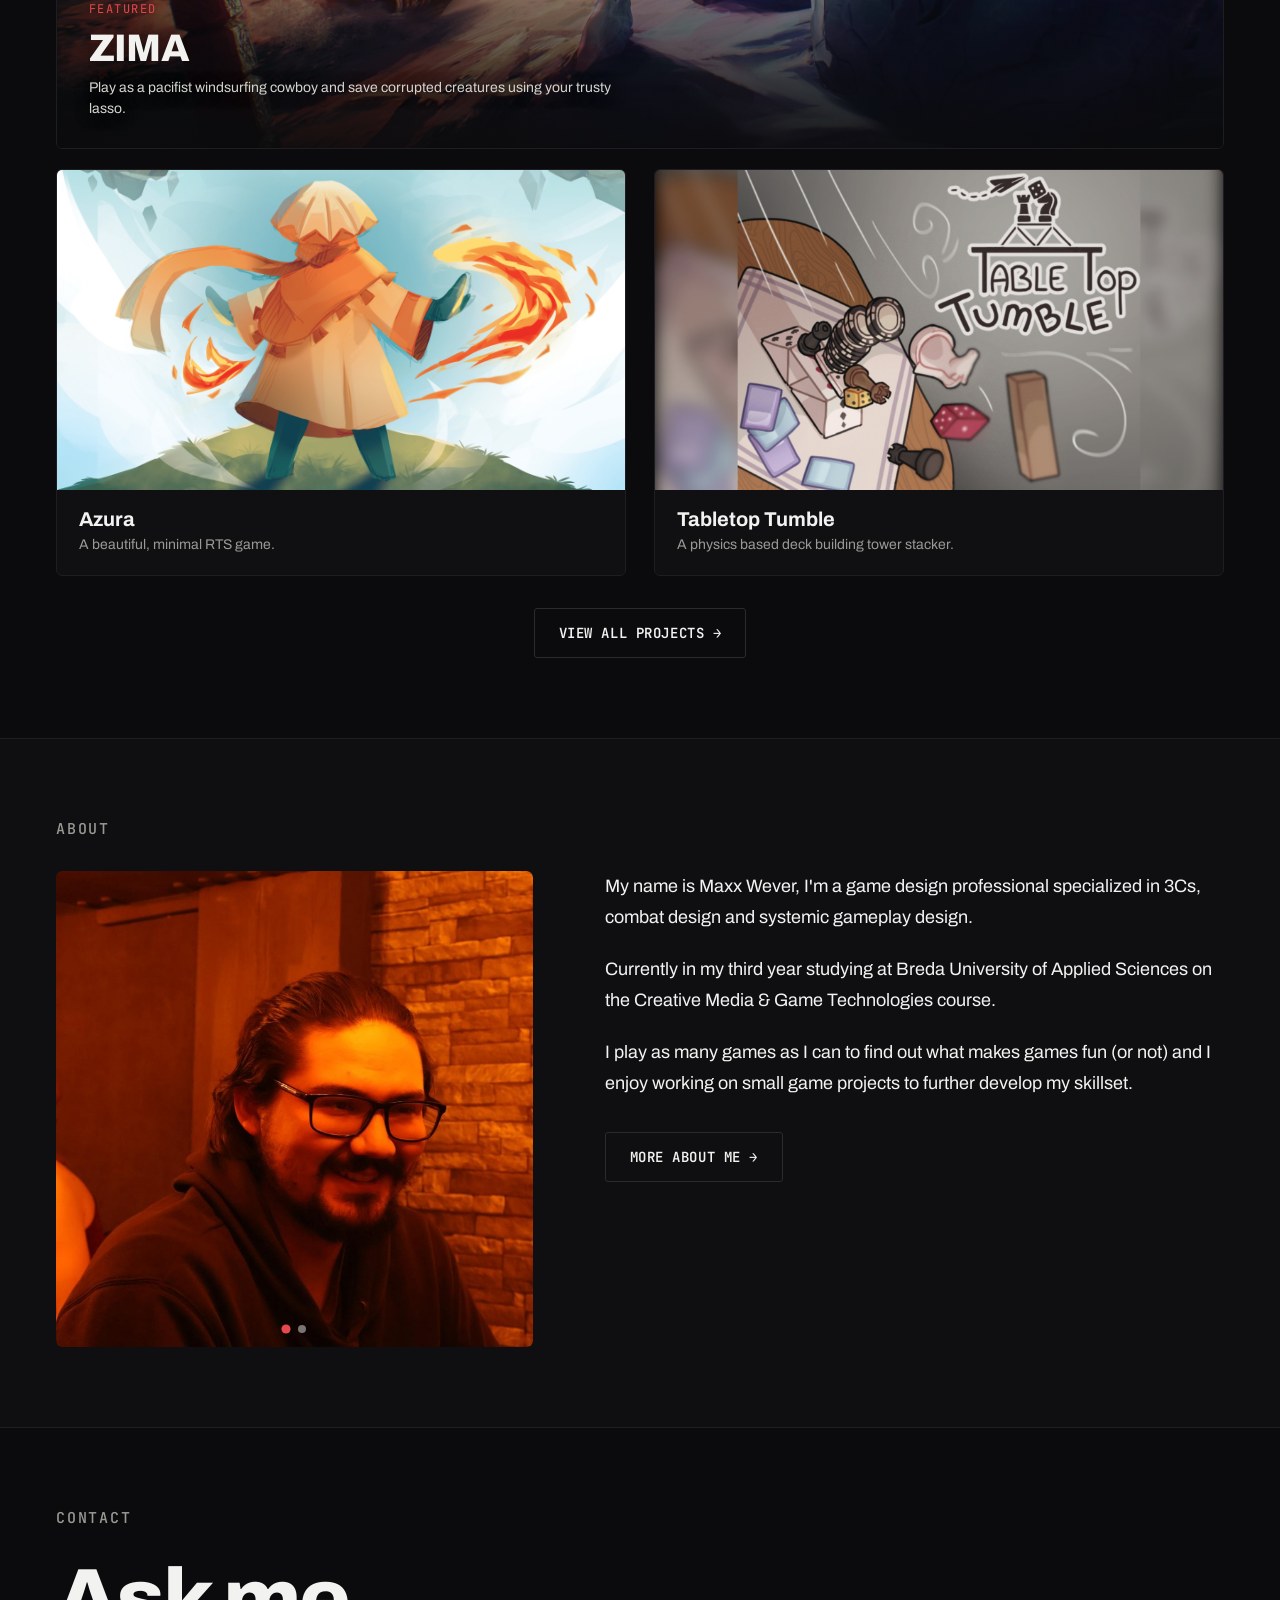
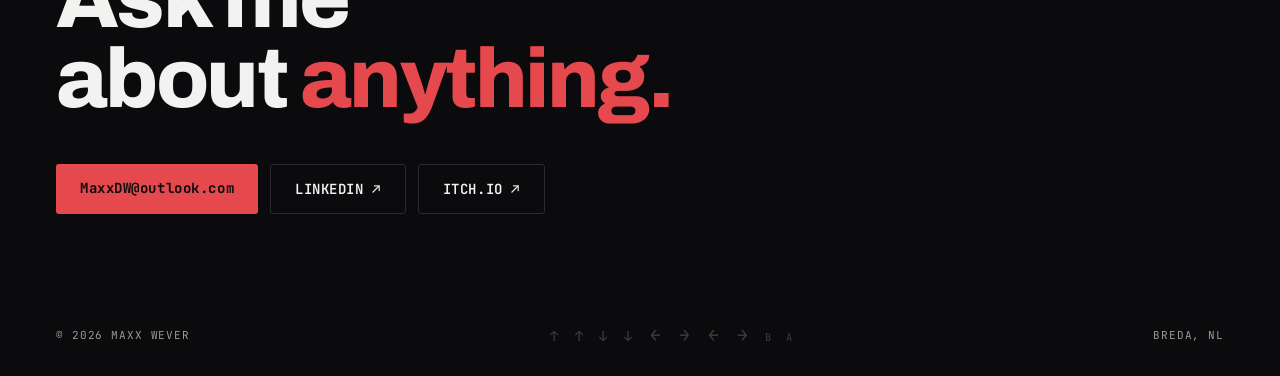
==== commit 61a46415: "Shrink hero poster, drop dead video refs and unused font weight - Convert hero-poster from 3.1 MB PN" ====
--- a/index.html
+++ b/index.html
@@ -40,7 +40,7 @@
   <!-- Fonts -->
   <link rel="preconnect" href="https://fonts.googleapis.com">
   <link rel="preconnect" href="https://fonts.gstatic.com" crossorigin>
-  <link href="https://fonts.googleapis.com/css2?family=Archivo:wght@400;500;600;700;800;900&family=JetBrains+Mono:wght@400;500;700&display=swap" rel="stylesheet">
+  <link href="https://fonts.googleapis.com/css2?family=Archivo:wght@400;500;600;700;800&family=JetBrains+Mono:wght@400;500;700&display=swap" rel="stylesheet">
 
   <!-- Favicon -->
   <link rel="icon" type="image/png" href="assets/brand/favicon.png">
@@ -89,7 +89,7 @@
   <span id="top"></span>
   <section class="hero">
     <!-- Poster shows now; drop assets/hero/hero.mp4 in to make it play -->
-    <video class="hero-media" autoplay muted loop playsinline poster="assets/hero/hero-poster.png">
+    <video class="hero-media" autoplay muted loop playsinline poster="assets/hero/hero-poster.jpg">
       <source src="assets/hero/hero.mp4" type="video/mp4">
     </video>
     <div class="hero-scrim"></div>
--- a/styles.css
+++ b/styles.css
@@ -155,11 +155,11 @@
 .tp-toggle { position: relative; width: 48px; height: 28px; flex-shrink: 0; padding: 0; cursor: pointer;
   border-radius: 999px; border: 1px solid var(--line); background: var(--surface2);
   transition: background .25s ease, border-color .2s ease, box-shadow .2s ease; }
-.tp-toggle:hover { border-color: #E60012; box-shadow: 0 0 0 3px rgba(230,0,18,.18); }
+.tp-toggle:hover { border-color: #BF0021; box-shadow: 0 0 0 3px rgba(191,0,33,.18); }
 .tp-toggle-knob { position: absolute; top: 50%; left: 3px; width: 20px; height: 20px; border-radius: 50%;
   transform: translateY(-50%); background: var(--muted);
   transition: transform .26s cubic-bezier(.34,1.45,.5,1), background .25s ease; }
-.tp-toggle.on { background: #E60012; border-color: #E60012; }
+.tp-toggle.on { background: #BF0021; border-color: #BF0021; }
 .tp-toggle.on .tp-toggle-knob { transform: translateY(-50%) translateX(20px); background: #fff; }
 
 /* ---------- Hero ---------- */
@@ -324,9 +324,9 @@
 /* ---------- Arcade Mode (Konami easter egg) ---------- */
 /* Toggled by the ↑↑↓↓←→←→ B A sequence; class lives on <html>. */
 html.arcade {
-  --accent: #E60012;   /* KONAMI RED takes over every accent */
-}
-/* CRT scanlines + faint vignette, drawn above content but click-through */
+  --accent: #BF0021;   /* KONAMI RED takes over every accent */
+}
+/* CRT scanlines + vignette, drawn above content but click-through */
 html.arcade body::after {
   content: '';
   position: fixed;
@@ -334,51 +334,57 @@
   z-index: 300;
   pointer-events: none;
   background:
-    repeating-linear-gradient(0deg, rgba(0,0,0,.16) 0px, rgba(0,0,0,.16) 1px, transparent 2px, transparent 3px),
-    radial-gradient(ellipse at center, transparent 55%, rgba(0,0,0,.35) 100%);
+    repeating-linear-gradient(0deg, rgba(0,0,0,.28) 0px, rgba(0,0,0,.28) 1px, transparent 2px, transparent 4px),
+    repeating-linear-gradient(90deg, rgba(255,0,40,.04) 0px, rgba(0,40,255,.04) 2px, transparent 3px),
+    radial-gradient(ellipse 120% 120% at center, transparent 48%, rgba(0,0,0,.55) 100%);
   mix-blend-mode: multiply;
 }
+/* Curvature/bloom layer + a slow rolling scan band */
 html.arcade body::before {
   content: '';
   position: fixed;
   inset: 0;
   z-index: 301;
   pointer-events: none;
-  box-shadow: inset 0 0 120px rgba(230,0,18,.12);
+  box-shadow: inset 0 0 60px rgba(0,0,0,.5), inset 0 0 140px rgba(191,0,33,.18);
+  background: linear-gradient(rgba(255,255,255,.04), rgba(255,255,255,0) 6%);
+  background-size: 100% 14px;
 }
 @media (prefers-reduced-motion: no-preference) {
   html.arcade body::after { animation: crt-flicker 5s steps(60) infinite; }
-}
-@keyframes crt-flicker { 0%,100% { opacity: 1; } 50% { opacity: .94; } 97% { opacity: .88; } }
-
-/* Pixel/arcade typography — applied to display + label text while active.
-   Press Start 2P renders large for its point size, so the big headings get
-   reduced sizes and roomier line-height to stay readable and not overflow. */
+  html.arcade body::before { animation: crt-roll 8s linear infinite; }
+}
+@keyframes crt-flicker { 0%,100% { opacity: 1; } 50% { opacity: .93; } 97% { opacity: .86; } }
+@keyframes crt-roll { from { background-position: 0 0; } to { background-position: 0 100vh; } }
+
+/* Konami display typography — an elegant, flared humanist face (Marcellus, the
+   closest free stand-in for Konami's Optima Pro Bold wordmark) applied to the
+   large display text while the mode is active. Small mono labels keep JetBrains
+   Mono for legibility. Normal site sizes are kept — no size hacks needed. */
 html.arcade .hero-title,
 html.arcade .page-title,
 html.arcade .contact-title,
 html.arcade .proj-title,
 html.arcade .skill-head,
 html.arcade .featured h3,
-html.arcade .eyebrow,
-html.arcade .kicker,
-html.arcade .nav,
-html.arcade .btn,
-html.arcade .tag,
-html.arcade .ticker {
-  font-family: 'Press Start 2P', 'JetBrains Mono', monospace;
-}
-html.arcade .hero-title { font-size: clamp(18px, 2.6vw, 34px); line-height: 1.6; letter-spacing: 0; }
-html.arcade .page-title { font-size: clamp(24px, 4vw, 44px); line-height: 1.4; }
-html.arcade .contact-title { font-size: clamp(26px, 4.5vw, 52px); line-height: 1.4; }
-html.arcade .proj-title { font-size: clamp(15px, 2vw, 26px); line-height: 1.5; }
-html.arcade .featured h3 { font-size: clamp(16px, 2.4vw, 30px); line-height: 1.4; }
-html.arcade .skill-head { font-size: 16px; line-height: 1.6; }
-html.arcade .eyebrow, html.arcade .kicker { font-size: 10px; line-height: 1.8; }
-html.arcade .nav { font-size: 9px; }
-html.arcade .btn { font-size: 9px; }
-html.arcade .tag { font-size: 8px; }
-html.arcade .ticker { font-size: 12px; }
+html.arcade .brand {
+  font-family: 'Marcellus', 'Archivo', serif;
+  letter-spacing: .01em;
+}
+
+/* CRT phosphor treatment — display headings glow warmly in red like text on an
+   old cathode-ray tube (halation/bloom), single-colour, no split. */
+html.arcade .hero-title,
+html.arcade .page-title,
+html.arcade .contact-title,
+html.arcade .proj-title,
+html.arcade .featured h3 {
+  color: #FF4632;
+  text-shadow: 0 0 1px rgba(255,150,120,.9), 0 0 8px rgba(226,40,30,.7),
+               0 0 20px rgba(191,0,33,.5), 0 0 40px rgba(191,0,33,.3);
+}
+html.arcade .hero-title .accent,
+html.arcade .contact-title .accent { color: inherit; }
 
 /* CRT power-on. The theme is NOT applied up front; instead a green scanline
    overlay (.crt-reveal) wipes in top→bottom via clip-path, led by a bright sweep
@@ -388,7 +394,7 @@
   position: fixed; inset: 0; z-index: 329; pointer-events: none;
   background:
     repeating-linear-gradient(0deg, rgba(0,0,0,.16) 0px, rgba(0,0,0,.16) 1px, transparent 2px, transparent 3px),
-    rgba(230,0,18,.12);
+    rgba(191,0,33,.12);
   clip-path: inset(0 0 100% 0);
   animation: crt-reveal .7s linear forwards;
 }
@@ -401,11 +407,11 @@
   height: 24%;
   background: linear-gradient(to bottom,
     transparent 0%,
-    rgba(230,0,18,.12) 35%,
+    rgba(191,0,33,.12) 35%,
     rgba(255,150,160,.38) 48%,
     rgba(255,255,255,.9) 50%,
     rgba(255,150,160,.38) 52%,
-    rgba(230,0,18,.12) 65%,
+    rgba(191,0,33,.12) 65%,
     transparent 100%);
   transform: translateY(-110%);
   animation: crt-sweep .7s linear forwards;
@@ -424,7 +430,7 @@
   transform: translateX(-50%) translateY(20px);
   z-index: 320;
   background: #1a0206;
-  border: 1px solid #E60012;
+  border: 1px solid #BF0021;
   color: #ff4650;
   font-family: 'JetBrains Mono', monospace;
   font-size: 13px;
@@ -432,7 +438,7 @@
   text-transform: uppercase;
   padding: 14px 22px;
   border-radius: 6px;
-  box-shadow: 0 0 24px rgba(230,0,18,.45);
+  box-shadow: 0 0 24px rgba(191,0,33,.45);
   opacity: 0;
   transition: opacity .3s ease, transform .3s ease;
   text-align: center;
@@ -449,6 +455,35 @@
   color: var(--muted); opacity: .35; transition: opacity .25s ease, color .25s ease; white-space: nowrap; }
 .konami-hint:hover { opacity: 1; color: var(--accent); }
 .konami-hint i { font-style: normal; color: var(--accent); opacity: .85; }
+.konami-hint .kh-key { display: inline-block; width: 1.15em; text-align: center; transform-origin: center;
+  transition: color .18s ease, transform .18s cubic-bezier(.34,1.7,.5,1), text-shadow .18s ease; }
+.konami-hint .kh-arrow { font-size: 1.25em; line-height: 1; }
+.konami-hint .kh-horiz { font-size: 1.6em; }
+.konami-hint .kh-letter { font-size: .95em; }
+.konami-hint.entering { opacity: 1; }
+.konami-hint .kh-key.lit { color: var(--accent); font-weight: 700; transform: scale(1.5); text-shadow: 0 0 12px var(--accent); }
+.konami-hint.wrong { animation: kh-shake .4s ease; }
+.konami-hint.wrong .kh-key { color: #ff5a5f; }
+@keyframes kh-shake {
+  0%, 100% { transform: translateX(0); }
+  15% { transform: translateX(-5px); }
+  35% { transform: translateX(5px); }
+  55% { transform: translateX(-4px); }
+  75% { transform: translateX(3px); }
+  90% { transform: translateX(-2px); }
+}
+
+/* One-time pointer beneath the THEME button on first Konami unlock */
+.unlock-hint { position: fixed; z-index: 320;
+  display: flex; align-items: center; gap: 8px;
+  background: #BF0021; color: #fff;
+  font-family: 'JetBrains Mono', monospace; font-size: 12px; letter-spacing: .06em;
+  padding: 10px 14px; border-radius: 8px; box-shadow: 0 12px 40px rgba(191,0,33,.4);
+  opacity: 0; transform: translateY(-6px); pointer-events: none;
+  transition: opacity .3s ease, transform .3s ease; }
+.unlock-hint.show { opacity: 1; animation: unlock-bob 1s ease-in-out infinite; }
+.unlock-arrow { font-size: 15px; line-height: 1; }
+@keyframes unlock-bob { 0%, 100% { transform: translateY(-6px); } 50% { transform: translateY(2px); } }
 
 /* Count-up pulse on the projects-page count */
 .count-pulse { color: var(--accent); transition: color .2s ease; }
@@ -474,7 +509,7 @@
 /* Two columns; each block is a subgrid so the media, summary and facts
    rows line up across the pair even when a paragraph is taller. */
 #allProjects { display: grid; grid-template-columns: 1fr 1fr; column-gap: 40px; }
-.proj { min-width: 0; display: grid; grid-template-rows: subgrid; grid-row: span 5;
+.proj { min-width: 0; display: grid; grid-template-rows: subgrid; grid-row: span 6;
   margin-top: 64px; scroll-margin-top: 90px; }
 .proj:nth-child(-n+2) { margin-top: 0; }
 .proj-head { margin-bottom: 20px; }
@@ -510,9 +545,11 @@
   font-family: 'JetBrains Mono', monospace; font-size: 13px; font-weight: 600; letter-spacing: .01em; line-height: 1.4; }
 .award .medal { position: absolute; left: -3px; top: 1px; flex-shrink: 0; }
 
+.proj-desc { background: var(--surface); border: 1px solid var(--line); border-bottom: none;
+  margin: 0; padding: 15px 16px; font-size: 15px; line-height: 1.5; color: var(--text); font-weight: 500; }
 .proj-facts { display: grid; grid-template-columns: 1fr 1fr; gap: 1px; margin: 0;
   background: var(--line); border: 1px solid var(--line); border-radius: 0 0 8px 8px; overflow: hidden; }
-.fact-desc { grid-column: 1 / -1; background: var(--surface); margin: 0; padding: 15px 16px;
+.fact-desc { grid-column: 1 / -1; background: var(--surface); margin: 0; padding: 15px 16px; min-height: 2.6em;
   font-size: 15px; line-height: 1.5; color: var(--text); font-weight: 500; }
 .fact { display: flex; flex-direction: column; gap: 5px; background: var(--surface); padding: 14px 16px; }
 .fact dt { margin: 0; font-family: 'JetBrains Mono', monospace; font-size: 10px; letter-spacing: .12em;
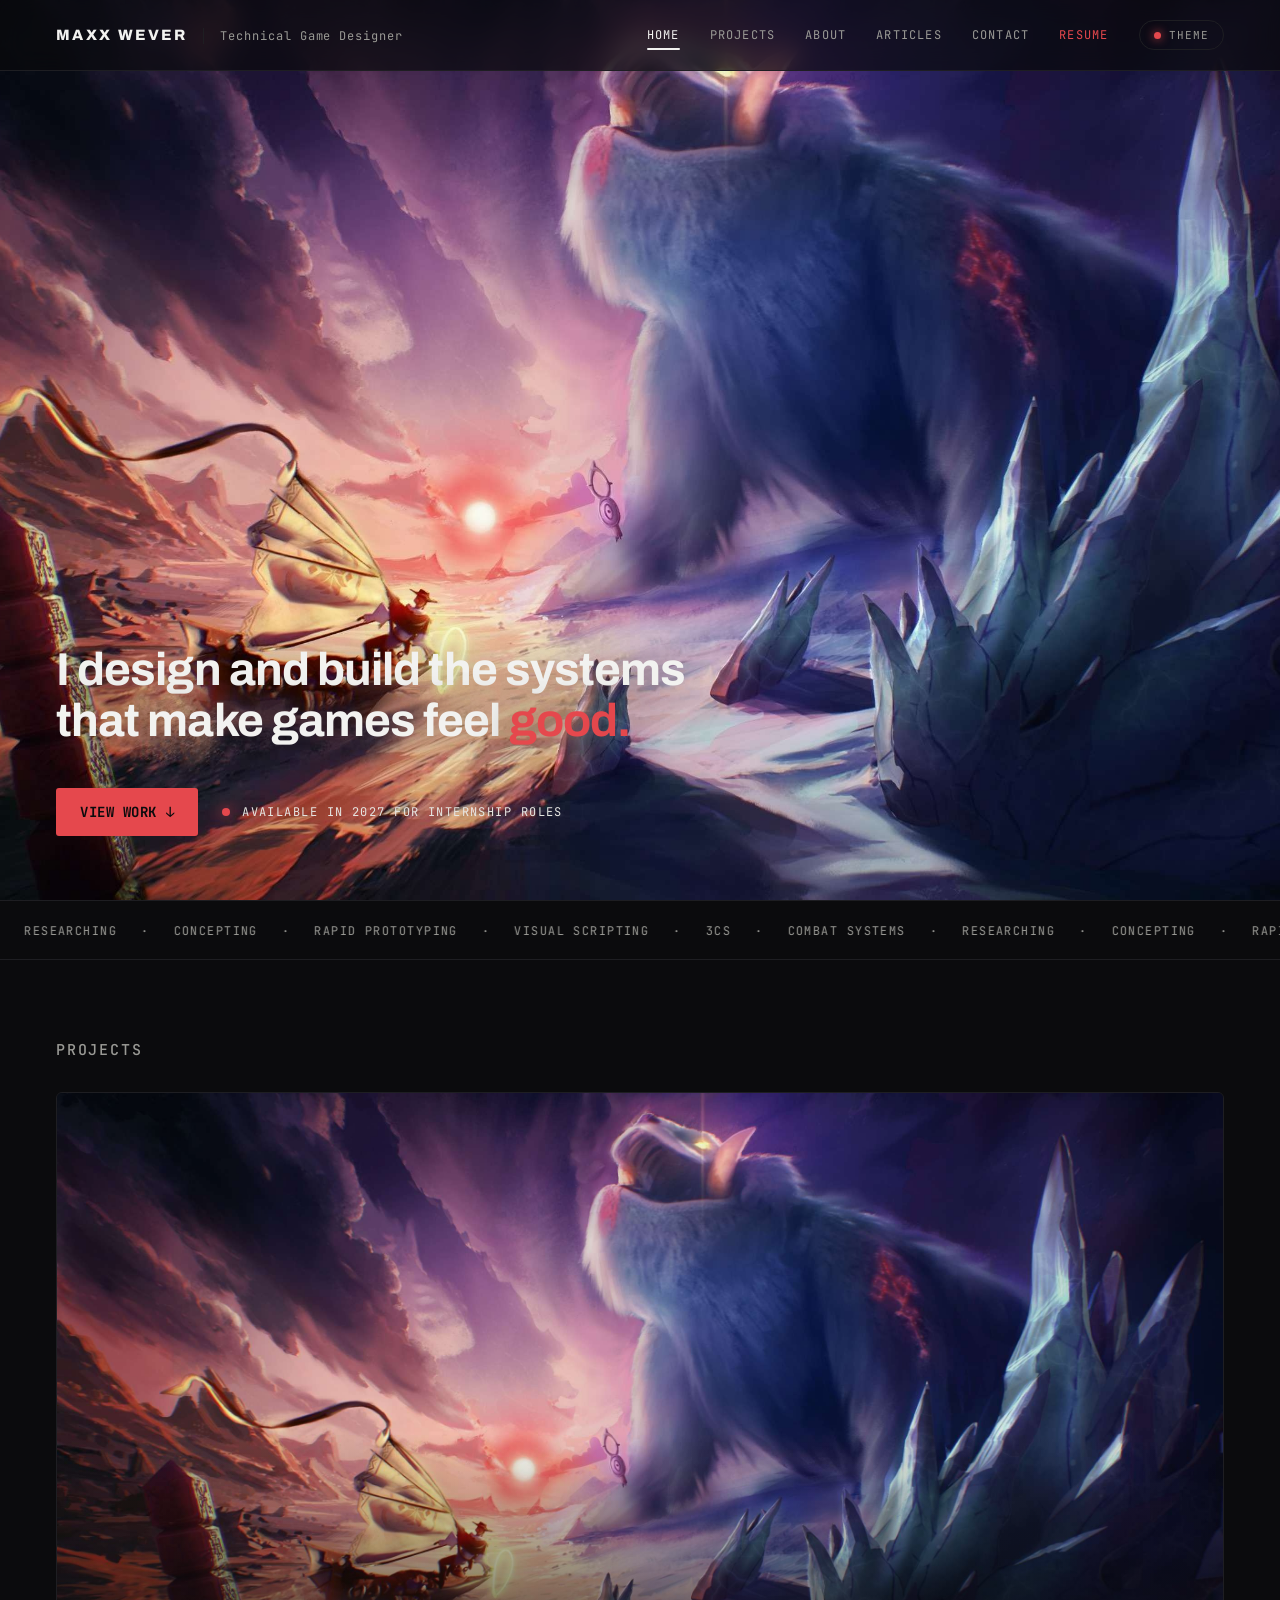
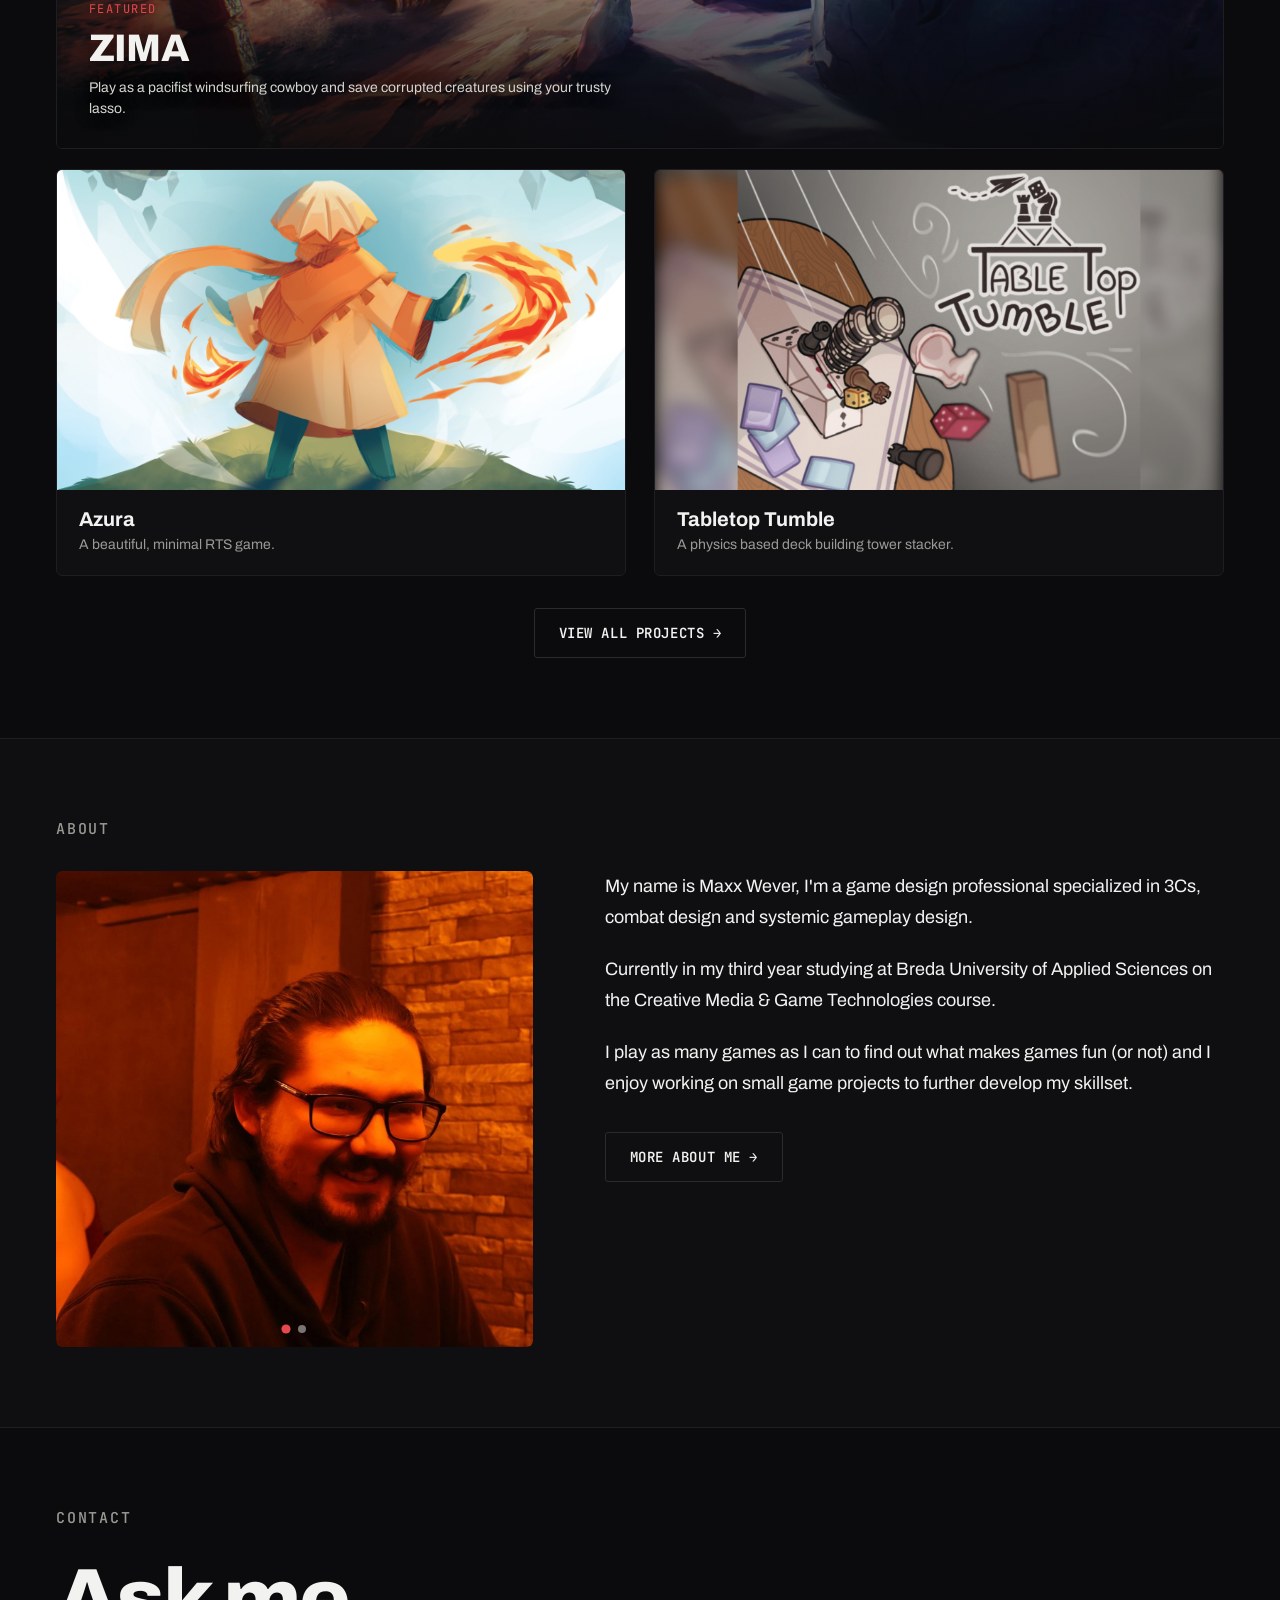
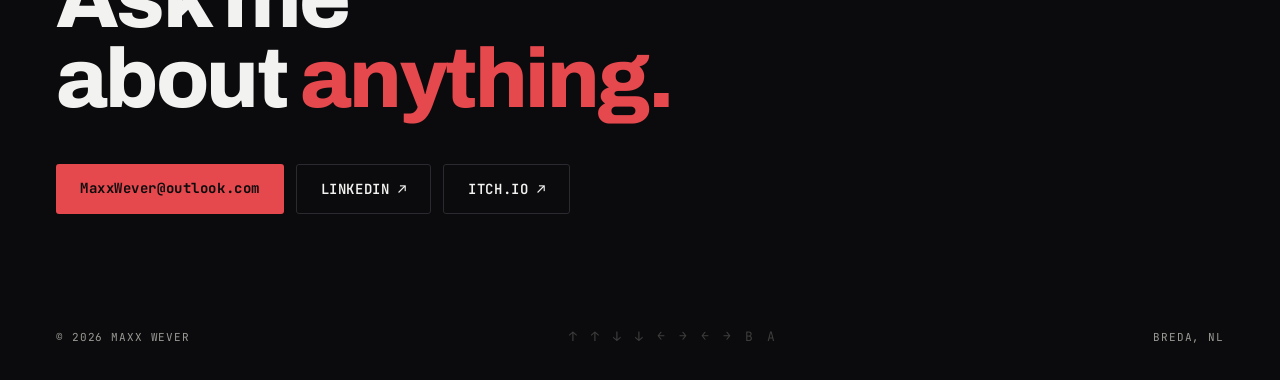
==== commit d79f4a8a: "Konami hint rework, contact anchor fix, email + hero updates Konami footer hint (biggest change, app" ====
--- a/index.html
+++ b/index.html
@@ -25,8 +25,8 @@
     "@type": "Person",
     "name": "Maxx Wever",
     "jobTitle": "Technical Game Designer",
-    "url": "https://maxxdw.github.io/Portfolio/",
-    "email": "mailto:MaxxDW@outlook.com",
+    "url": "https://maxxdaimon.github.io/Portfolio/",
+    "email": "mailto:MaxxWever@outlook.com",
     "address": { "@type": "PostalAddress", "addressLocality": "Breda", "addressCountry": "NL" },
     "alumniOf": "Breda University of Applied Sciences",
     "knowsAbout": ["Game Design", "3Cs", "Combat Design", "Systemic Gameplay", "Unreal Engine", "Unity"],
@@ -36,6 +36,9 @@
     ]
   }
   </script>
+
+  <!-- Preload the hero image (it becomes the LCP background, so fetch it early) -->
+  <link rel="preload" as="image" href="assets/hero/hero-poster.jpg">
 
   <!-- Fonts -->
   <link rel="preconnect" href="https://fonts.googleapis.com">
@@ -88,9 +91,10 @@
        ============================================================ -->
   <span id="top"></span>
   <section class="hero">
-    <!-- Poster shows now; drop assets/hero/hero.mp4 in to make it play -->
+    <!-- Poster shows now. To make it play, drop the clip in as
+         assets/hero/hero.mp4 and uncomment the <source> line below. -->
     <video class="hero-media" autoplay muted loop playsinline poster="assets/hero/hero-poster.jpg">
-      <source src="assets/hero/hero.mp4" type="video/mp4">
+      <!-- <source src="assets/hero/hero.mp4" type="video/mp4"> -->
     </video>
     <div class="hero-scrim"></div>
 
@@ -164,7 +168,7 @@
       <h2 class="eyebrow">CONTACT</h2>
       <h3 class="contact-title">Ask me<br>about<span class="accent"> anything.</span></h3>
       <div class="contact-links">
-        <a class="btn btn-primary" href="mailto:MaxxDW@outlook.com">MaxxDW@outlook.com</a>
+        <a class="btn btn-primary" href="mailto:MaxxWever@outlook.com">MaxxWever@outlook.com</a>
         <a class="btn btn-ghost" href="https://www.linkedin.com/in/maxx-wever-9649b9290/">LINKEDIN ↗</a>
         <a class="btn btn-ghost" href="https://maxxdw.itch.io/">ITCH.IO ↗</a>
       </div>
--- a/styles.css
+++ b/styles.css
@@ -450,16 +450,51 @@
 /* ---------- Footer ---------- */
 .footer { padding: 28px 56px; display: flex; justify-content: space-between; align-items: center; gap: 16px;
   font-family: 'JetBrains Mono', monospace; font-size: 11px; color: var(--muted); letter-spacing: .08em; }
-.konami-hint { padding: 4px 8px;
-  font-family: 'JetBrains Mono', monospace; font-size: 11px; letter-spacing: .18em;
-  color: var(--muted); opacity: .35; transition: opacity .25s ease, color .25s ease; white-space: nowrap; }
-.konami-hint:hover { opacity: 1; color: var(--accent); }
-.konami-hint i { font-style: normal; color: var(--accent); opacity: .85; }
-.konami-hint .kh-key { display: inline-block; width: 1.15em; text-align: center; transform-origin: center;
+/* The hover state swaps in a plain string without the .kh-key spans, which are
+   what give the box its height (arrows are 1.25em, ←→ are 1.6em). A fixed height
+   + centred flex box keeps the element geometry constant no matter what text is
+   inside: the cursor never falls out of it (no hover oscillation) and the footer
+   siblings (© 2026 / BREDA, NL) never shift. Width is locked in app.js. */
+.konami-hint {
+  /* Single source of truth: every dimension below derives from --kh-fs, so
+     changing the hint's size (or overriding it in a media query) rescales the
+     cells, row height, optical nudge and hover target together. */
+  --kh-fs: 11px;
+  --kh-cell: var(--kh-fs);                      /* cell pitch = 1 character */
+  --kh-glyph: calc(var(--kh-fs) * 1.18);        /* glyph size within the cell */
+  --kh-row: calc(var(--kh-fs) * 2);             /* fixed row height */
+  padding: calc(var(--kh-fs) * 0.36) calc(var(--kh-fs) * 0.73);
+  box-sizing: content-box; position: relative;
+  display: inline-flex; align-items: center; justify-content: center;
+  height: var(--kh-row); line-height: 1;
+  font-family: 'JetBrains Mono', monospace; font-size: var(--kh-fs); letter-spacing: 0;
+  color: var(--muted); opacity: .35; transition: opacity .25s ease, color 0s; white-space: nowrap; }
+/* Colour eases in on hover but drops instantly on leave (transition: color 0s
+   above), so it doesn't stay red while the text re-encrypts. */
+/* Invisible hit area extending past the text so the hint can be hovered from
+   above/below without the cursor sitting on top of the glyphs. Absolutely
+   positioned, so it enlarges the hover target without affecting layout. */
+.konami-hint::before { content: ''; position: absolute;
+  inset: calc(var(--kh-row) * -0.82) calc(var(--kh-cell) * -1.27); }
+.konami-hint:hover { opacity: 1; color: var(--accent); transition: opacity .25s ease, color .25s ease; }
+/* Rolling (unresolved) glyphs stay quiet — only the landing flash is accent. */
+.konami-hint i { font-style: normal; color: var(--muted); opacity: .5; }
+/* While re-encrypting, the glitch chars lose the accent tint too. */
+.konami-hint.encrypting, .konami-hint.encrypting i { color: var(--muted); }
+/* Every character — key, separator or glitch char — sits in an identical
+   fixed-width cell, so the hint is a rigid 19-cell grid. Nothing can change
+   width, shift its neighbours or resize the box at any point in the animation.
+   Letter-spacing is 0 because the cell pitch provides the tracking. */
+.konami-hint .kh-key, .konami-hint .kh-cell {
+  display: inline-block; width: var(--kh-cell); font-size: var(--kh-glyph); line-height: var(--kh-row);
+  text-align: center; transform-origin: center; flex: 0 0 auto;
   transition: color .18s ease, transform .18s cubic-bezier(.34,1.7,.5,1), text-shadow .18s ease; }
-.konami-hint .kh-arrow { font-size: 1.25em; line-height: 1; }
-.konami-hint .kh-horiz { font-size: 1.6em; }
-.konami-hint .kh-letter { font-size: .95em; }
+/* ← and → are drawn lower on the em square than ↑↓ and B/A (measured ink
+   centres: 12.67 vs 10.91–11.17 at 11px), so lift them to a shared optical
+   centre. Expressed as a ratio of --kh-fs so it holds at any size. */
+.konami-hint .kh-horiz { margin-top: calc(var(--kh-fs) * -0.145); }
+/* The active label is plain text, so it keeps the house mono tracking. */
+.konami-hint .kh-label { letter-spacing: .18em; }
 .konami-hint.entering { opacity: 1; }
 .konami-hint .kh-key.lit { color: var(--accent); font-weight: 700; transform: scale(1.5); text-shadow: 0 0 12px var(--accent); }
 .konami-hint.wrong { animation: kh-shake .4s ease; }
@@ -562,6 +597,13 @@
 /* ---------- Responsive ---------- */
 @media (max-width: 1080px) {
   .brand-role { display: none; }
+}
+/* The footer's three items don't fit side by side on a phone (the konami hint
+   alone is ~200px), so wrap the hint onto its own centred line and trim the
+   gutter. Keeps the hint at full size instead of squeezing it. */
+@media (max-width: 640px) {
+  .footer { padding: 24px; flex-wrap: wrap; justify-content: space-between; row-gap: 4px; }
+  .footer .konami-hint { order: 3; flex-basis: 100%; margin: 0 auto; }
 }
 @media (max-width: 900px) {
   .site-header { padding: 16px 24px; }
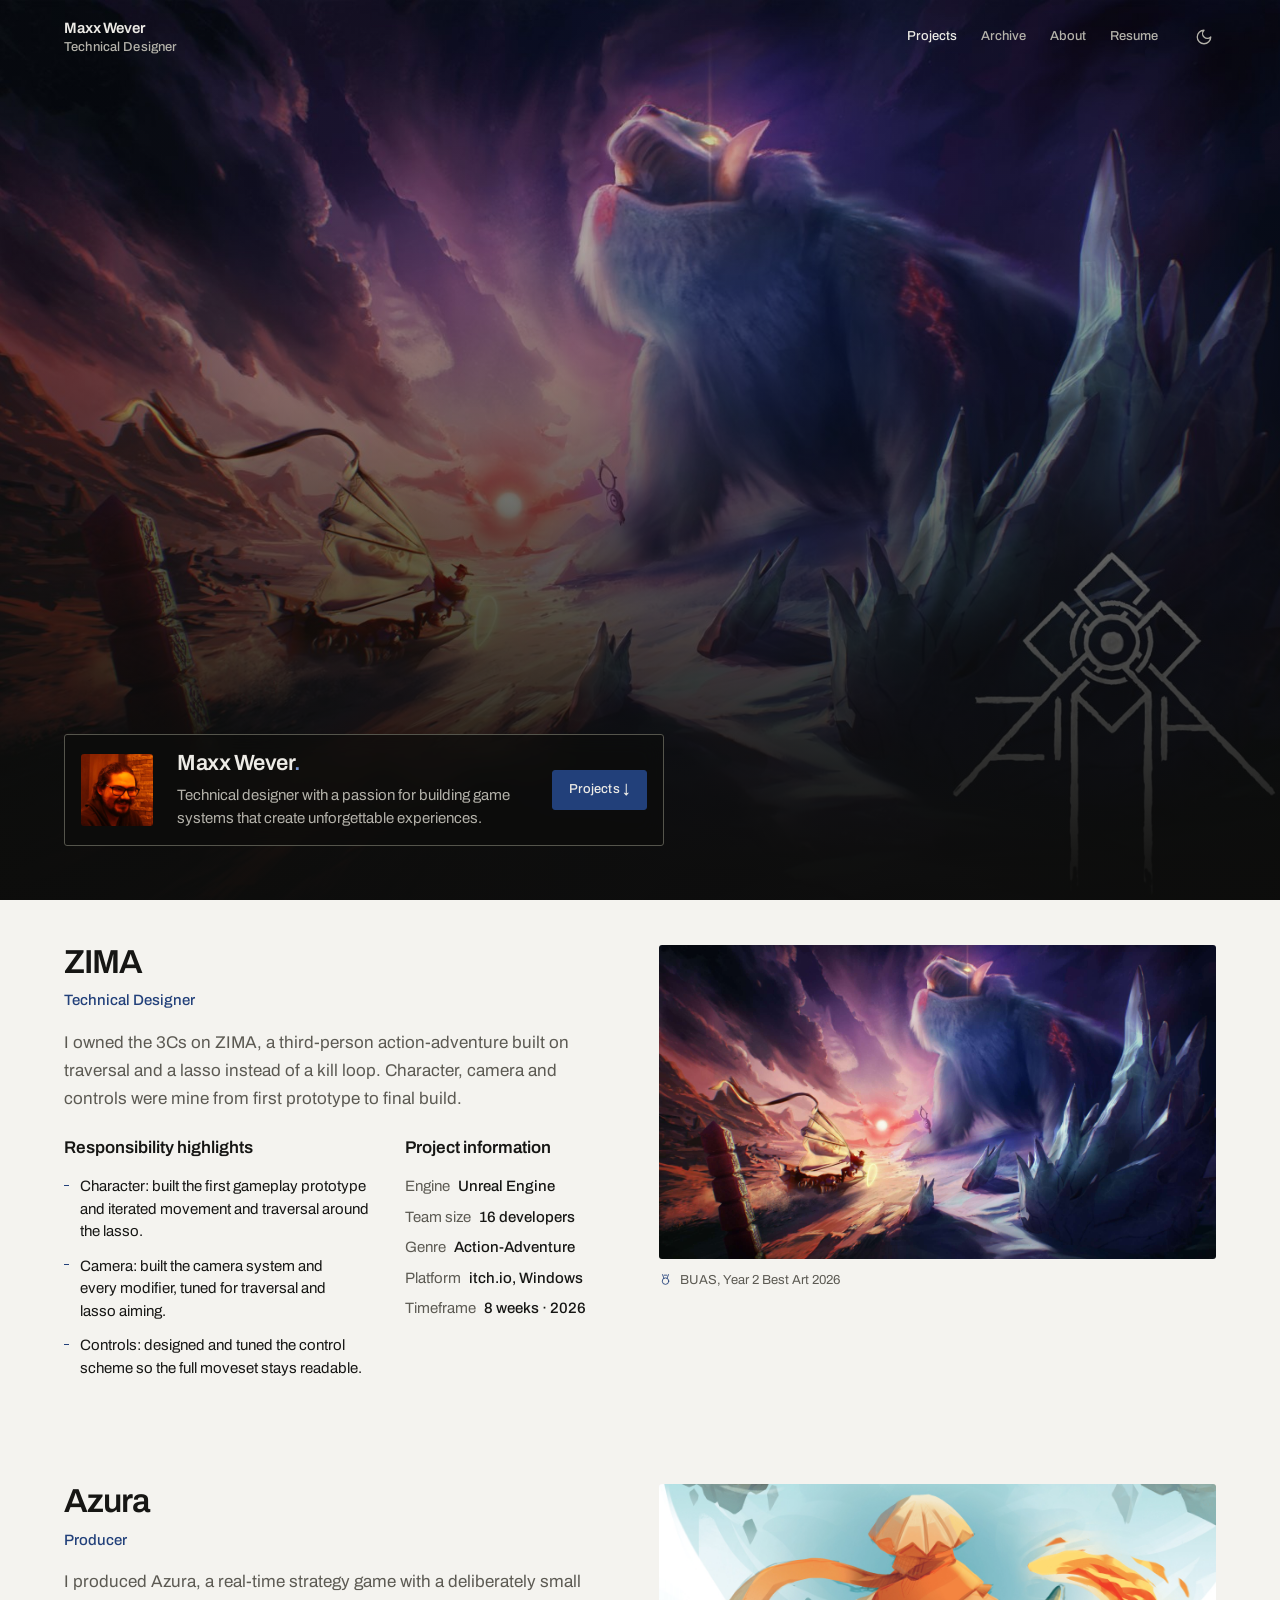
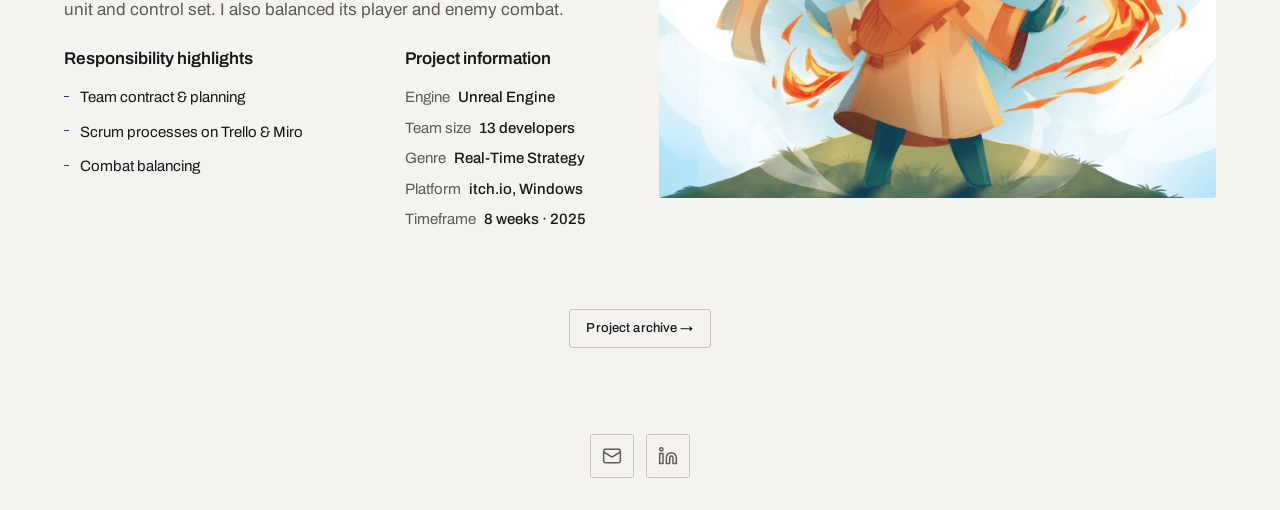
==== commit cc28995c: "Complete Portfolio overhaul Completely overhauled the portfolio, much more minimalistic, navy color " ====
--- a/index.html
+++ b/index.html
@@ -3,185 +3,89 @@
 <head>
   <meta charset="utf-8">
   <meta name="viewport" content="width=device-width, initial-scale=1">
-  <script>document.documentElement.className += ' js-fade'; document.addEventListener('DOMContentLoaded', function () { document.body.classList.add('page-anim'); });</script>
-  <title>Maxx Wever — Technical Game Designer</title>
-  <meta name="description" content="Portfolio of Maxx Wever, technical game designer specialising in 3Cs, combat and systemic gameplay design.">
+  <title>Maxx Wever · Technical Designer</title>
+  <meta name="description" content="Portfolio of Maxx Wever, technical designer specialising in 3Cs, combat and systemic gameplay.">
 
-  <!-- Social share (Open Graph + Twitter). Once the site has a domain, set the
-       images to the full https://… address so link previews always resolve. -->
-  <meta property="og:type" content="website">
-  <meta property="og:title" content="Maxx Wever — Technical Game Designer">
-  <meta property="og:description" content="Systems, combat and 3Cs design. Selected work, about and contact.">
-  <meta property="og:image" content="assets/projects/posters/zima-poster.jpg">
-  <meta name="twitter:card" content="summary_large_image">
-  <meta name="twitter:title" content="Maxx Wever — Technical Game Designer">
-  <meta name="twitter:description" content="Systems, combat and 3Cs design. Selected work, about and contact.">
-  <meta name="twitter:image" content="assets/projects/posters/zima-poster.jpg">
-
-  <!-- Structured data: tells search engines who this site is about. -->
-  <script type="application/ld+json">
-  {
-    "@context": "https://schema.org",
-    "@type": "Person",
-    "name": "Maxx Wever",
-    "jobTitle": "Technical Game Designer",
-    "url": "https://maxxdaimon.github.io/Portfolio/",
-    "email": "mailto:MaxxWever@outlook.com",
-    "address": { "@type": "PostalAddress", "addressLocality": "Breda", "addressCountry": "NL" },
-    "alumniOf": "Breda University of Applied Sciences",
-    "knowsAbout": ["Game Design", "3Cs", "Combat Design", "Systemic Gameplay", "Unreal Engine", "Unity"],
-    "sameAs": [
-      "https://www.linkedin.com/in/maxx-wever-9649b9290/",
-      "https://maxxdw.itch.io/"
-    ]
-  }
-  </script>
-
-  <!-- Preload the hero image (it becomes the LCP background, so fetch it early) -->
-  <link rel="preload" as="image" href="assets/hero/hero-poster.jpg">
-
-  <!-- Fonts -->
   <link rel="preconnect" href="https://fonts.googleapis.com">
   <link rel="preconnect" href="https://fonts.gstatic.com" crossorigin>
-  <link href="https://fonts.googleapis.com/css2?family=Archivo:wght@400;500;600;700;800&family=JetBrains+Mono:wght@400;500;700&display=swap" rel="stylesheet">
+  <link href="https://fonts.googleapis.com/css2?family=Archivo:wght@400;500;600&display=swap" rel="stylesheet">
 
-  <!-- Favicon -->
+  <meta property="og:type" content="website">
+  <meta property="og:url" content="https://maxxwever.com/">
+  <link rel="canonical" href="https://maxxwever.com/">
+  <meta property="og:title" content="Maxx Wever, Technical Designer">
+  <meta property="og:description" content="Technical designer specialising in 3Cs, combat and systemic gameplay. Selected projects.">
+  <meta property="og:image" content="https://maxxwever.com/assets/projects/posters/zima-poster.jpg">
+  <meta name="twitter:card" content="summary_large_image">
+  <meta name="twitter:title" content="Maxx Wever, Technical Designer">
+  <meta name="twitter:description" content="Technical designer specialising in 3Cs, combat and systemic gameplay. Selected projects.">
+  <meta name="twitter:image" content="https://maxxwever.com/assets/projects/posters/zima-poster.jpg">
+
   <link rel="icon" type="image/png" href="assets/brand/favicon.png">
   <link rel="apple-touch-icon" href="assets/brand/apple-touch-icon.png">
-
-  <!-- Your styles -->
+  <script>try{document.documentElement.dataset.theme=localStorage.getItem('theme')||(matchMedia('(prefers-color-scheme: light)').matches?'light':'dark')}catch(e){}</script>
   <link rel="stylesheet" href="styles.css">
-
-  <!-- Analytics (GoatCounter, privacy-friendly) -->
-  <script data-goatcounter="https://maxx.goatcounter.com/count" async src="//gc.zgo.at/count.js"></script>
+  <link rel="preload" as="image" href="assets/hero/hero-poster.jpg">
 </head>
 <body>
-
-  <!-- ============================================================
-       HEADER  (fixed top bar)
-       ============================================================ -->
-  <header class="site-header">
-    <div class="brand-lockup">
-      <a href="#top" class="brand">MAXX WEVER</a>
-      <span class="brand-role">Technical Game Designer</span>
-    </div>
-    <button class="nav-toggle" id="navToggle" aria-label="Menu" aria-expanded="false" aria-controls="mainNav">
-      <span></span><span></span><span></span>
-    </button>
-    <nav class="nav" id="mainNav">
-      <a href="#top">HOME</a>
-      <a href="projects.html">PROJECTS</a>
-      <a href="about.html">ABOUT</a>
-      <a href="articles.html">ARTICLES</a>
-      <a href="#contact">CONTACT</a>
-      <a href="assets/documents/resume.pdf" target="_blank" rel="noopener">RESUME</a>
-      <button id="themeBtn" class="theme-btn" aria-label="Site theme">
-        <span class="theme-dot"></span>THEME
+  <div class="head-bar">
+  <header class="wrap head">
+    <a class="head-name" href="index.html">Maxx Wever<span class="meta">Technical Designer</span></a>
+    <nav class="head-nav" id="site-nav">
+      <a href="index.html#work" aria-current="page">Projects</a>
+      <a href="archive.html">Archive</a>
+      <a href="about.html">About</a>
+      <a href="assets/documents/resume.pdf" target="_blank" rel="noopener">Resume</a>
+      <button class="theme-toggle nav-theme" type="button" role="switch" aria-checked="false" aria-label="Light mode">
+        <span class="sw-label"><span class="sw-dark">Dark mode</span><span class="sw-light">Light mode</span></span>
+        <span class="switch-track">
+          <span class="switch-ghost"><svg width="12" height="12" viewBox="0 0 24 24" fill="none" stroke="currentColor" stroke-width="2" stroke-linecap="round" stroke-linejoin="round" aria-hidden="true"><path d="M12 3a6 6 0 0 0 9 9 9 9 0 1 1-9-9Z"></path></svg><svg width="12" height="12" viewBox="0 0 24 24" fill="none" stroke="currentColor" stroke-width="2" stroke-linecap="round" stroke-linejoin="round" aria-hidden="true"><circle cx="12" cy="12" r="4"></circle><path d="M12 2v2M12 20v2M4.93 4.93l1.41 1.41M17.66 17.66l1.41 1.41M2 12h2M20 12h2M6.34 17.66l-1.41 1.41M19.07 4.93l-1.41 1.41"></path></svg></span>
+          <span class="switch-knob"><span class="sw-dark"><svg width="14" height="14" viewBox="0 0 24 24" fill="none" stroke="currentColor" stroke-width="2" stroke-linecap="round" stroke-linejoin="round" aria-hidden="true"><path d="M12 3a6 6 0 0 0 9 9 9 9 0 1 1-9-9Z"></path></svg></span><span class="sw-light"><svg width="14" height="14" viewBox="0 0 24 24" fill="none" stroke="currentColor" stroke-width="2" stroke-linecap="round" stroke-linejoin="round" aria-hidden="true"><circle cx="12" cy="12" r="4"></circle><path d="M12 2v2M12 20v2M4.93 4.93l1.41 1.41M17.66 17.66l1.41 1.41M2 12h2M20 12h2M6.34 17.66l-1.41 1.41M19.07 4.93l-1.41 1.41"></path></svg></span></span>
+        </span>
       </button>
     </nav>
+    <div class="head-tools">
+      <button class="theme-toggle" type="button" aria-label="Toggle light and dark mode">
+        <span class="icon-sun"><svg width="18" height="18" viewBox="0 0 24 24" fill="none" stroke="currentColor" stroke-width="1.75" stroke-linecap="round" stroke-linejoin="round" aria-hidden="true"><circle cx="12" cy="12" r="4"></circle><path d="M12 2v2M12 20v2M4.93 4.93l1.41 1.41M17.66 17.66l1.41 1.41M2 12h2M20 12h2M6.34 17.66l-1.41 1.41M19.07 4.93l-1.41 1.41"></path></svg></span>
+        <span class="icon-moon"><svg width="18" height="18" viewBox="0 0 24 24" fill="none" stroke="currentColor" stroke-width="1.75" stroke-linecap="round" stroke-linejoin="round" aria-hidden="true"><path d="M12 3a6 6 0 0 0 9 9 9 9 0 1 1-9-9Z"></path></svg></span>
+      </button>
+      <button class="menu-toggle" type="button" aria-label="Open menu" aria-expanded="false" aria-controls="site-nav">
+        <span class="icon-menu"><svg width="18" height="18" viewBox="0 0 24 24" fill="none" stroke="currentColor" stroke-width="1.75" stroke-linecap="round" stroke-linejoin="round" aria-hidden="true"><path d="M4 7h16M4 12h16M4 17h16"></path></svg></span>
+        <span class="icon-close"><svg width="18" height="18" viewBox="0 0 24 24" fill="none" stroke="currentColor" stroke-width="1.75" stroke-linecap="round" stroke-linejoin="round" aria-hidden="true"><path d="M6 6l12 12M18 6 6 18"></path></svg></span>
+      </button>
+    </div>
   </header>
+  </div>
 
-  <!-- ============================================================
-       THEME PANEL  (built by app.js, toggled by the THEME button)
-       ============================================================ -->
-  <div id="themePanel" class="theme-panel" hidden></div>
-
-  <!-- ============================================================
-       HERO
-       ============================================================ -->
-  <span id="top"></span>
+  <h1 class="sr-only">Maxx Wever, technical designer</h1>
   <section class="hero">
-    <!-- Poster shows now. To make it play, drop the clip in as
-         assets/hero/hero.mp4 and uncomment the <source> line below. -->
-    <video class="hero-media" autoplay muted loop playsinline poster="assets/hero/hero-poster.jpg">
-      <!-- <source src="assets/hero/hero.mp4" type="video/mp4"> -->
-    </video>
+    <!-- Swap for a <video> once assets/hero/hero.mp4 exists. -->
+    <img class="hero-media" src="assets/hero/hero-poster.jpg" alt="">
     <div class="hero-scrim"></div>
-
-    <div class="hero-content">
-      <h1 class="hero-title">I design and build the systems that make games feel <span class="accent">good</span><span class="accent-dot">.</span></h1>
-      <div class="hero-cta">
-        <a href="#work" class="btn btn-primary">VIEW WORK ↓</a>
-        <p class="badge"><span class="badge-dot"></span>AVAILABLE IN 2027 FOR INTERNSHIP ROLES</p>
+    <div class="wrap hero-inner">
+      <div class="hero-card">
+        <div class="hero-face"><img src="assets/portraits/portrait.jpg" alt="Maxx Wever"></div>
+        <div class="hero-copy">
+          <p class="hero-name">Maxx Wever<em>.</em></p>
+          <p class="hero-lede">Technical designer with a passion for building game systems that create unforgettable experiences.</p>
+        </div>
+        <a class="btn btn-primary btn-sm" href="#work">Projects ↓</a>
       </div>
     </div>
   </section>
 
-  <!-- ============================================================
-       SKILLS TICKER  (edit the words in data.js → TICKER_WORDS)
-       ============================================================ -->
-  <div class="ticker">
-    <div class="ticker-track" id="tickerTrack"></div>
-  </div>
-
-  <!-- ============================================================
-       SELECTED WORK  (cards are built by app.js from PROJECTS in data.js)
-       ============================================================ -->
-  <section id="work" class="section">
-    <div class="container">
-      <div class="section-head">
-        <h2 class="eyebrow">PROJECTS</h2>
-      </div>
-
-      <!-- Featured project drops in here -->
-      <div id="featuredSlot"></div>
-
-      <!-- Remaining projects drop in here -->
-      <div class="project-grid" id="projectGrid"></div>
-
-      <div class="section-cta">
-        <a href="projects.html" class="btn btn-ghost">VIEW ALL PROJECTS →</a>
-      </div>
+  <section class="wrap section" id="work">
+    <div class="projects" id="mainProjects"></div>
+    <div class="section-foot">
+      <a class="btn btn-ghost btn-sm" href="archive.html">Project archive →</a>
     </div>
   </section>
 
-  <!-- ============================================================
-       ABOUT
-       ============================================================ -->
-  <section id="about" class="section about">
-    <div class="container">
-      <h2 class="eyebrow">ABOUT</h2>
-      <div class="about-grid">
-        <div class="portrait-carousel" data-portrait>
-          <img class="portrait" src="assets/portraits/portrait-2.jpg" alt="Portrait of Maxx Wever">
-          <button class="portrait-arrow portrait-prev" aria-label="Previous photo" type="button">‹</button>
-          <button class="portrait-arrow portrait-next" aria-label="Next photo" type="button">›</button>
-          <div class="portrait-dots"></div>
-        </div>
-        <div class="about-copy">
-          <p>My name is Maxx Wever, I'm a game design professional specialized in 3Cs, combat design and systemic gameplay design.</p>
-          <p>Currently in my third year studying at Breda University of Applied Sciences on the Creative Media &amp; Game Technologies course.</p>
-          <p>I play as many games as I can to find out what makes games fun (or not) and I enjoy working on small game projects to further develop my skillset.</p>
-          <div class="about-cta">
-            <a href="about.html" class="btn btn-ghost">MORE ABOUT ME →</a>
-          </div>
-        </div>
-      </div>
-    </div>
-  </section>
-
-  <!-- ============================================================
-       CONTACT
-       ============================================================ -->
-  <section id="contact" class="section contact">
-    <div class="container">
-      <h2 class="eyebrow">CONTACT</h2>
-      <h3 class="contact-title">Ask me<br>about<span class="accent"> anything.</span></h3>
-      <div class="contact-links">
-        <a class="btn btn-primary" href="mailto:MaxxWever@outlook.com">MaxxWever@outlook.com</a>
-        <a class="btn btn-ghost" href="https://www.linkedin.com/in/maxx-wever-9649b9290/">LINKEDIN ↗</a>
-        <a class="btn btn-ghost" href="https://maxxdw.itch.io/">ITCH.IO ↗</a>
-      </div>
-    </div>
-  </section>
-
-  <footer class="footer">
-    <span>© 2026 MAXX WEVER</span>
-    <span class="konami-hint" title="worth a try…">↑ ↑ ↓ ↓ ← → ← → B A</span>
-    <span>BREDA, NL</span>
+  <footer class="wrap foot">
+    <a class="foot-link" href="mailto:MaxxWever@outlook.com" aria-label="Email"><svg width="20" height="20" viewBox="0 0 24 24" fill="none" stroke="currentColor" stroke-width="1.75" stroke-linecap="round" stroke-linejoin="round" aria-hidden="true"><rect x="2" y="4" width="20" height="16" rx="2"></rect><path d="m22 7-8.97 5.7a1.94 1.94 0 0 1-2.06 0L2 7"></path></svg></a>
+    <a class="foot-link" href="https://www.linkedin.com/in/maxx-wever-9649b9290/" target="_blank" rel="noopener" aria-label="LinkedIn"><svg width="20" height="20" viewBox="0 0 24 24" fill="none" stroke="currentColor" stroke-width="1.75" stroke-linecap="round" stroke-linejoin="round" aria-hidden="true"><path d="M16 8a6 6 0 0 1 6 6v7h-4v-7a2 2 0 0 0-2-2 2 2 0 0 0-2 2v7h-4v-7a6 6 0 0 1 6-6z"></path><rect x="2" y="9" width="4" height="12"></rect><circle cx="4" cy="4" r="2"></circle></svg></a>
   </footer>
 
-  <!-- Content (edit this) + engine (leave alone) -->
   <script src="data.js"></script>
   <script src="app.js"></script>
 </body>
--- a/styles.css
+++ b/styles.css
@@ -1,636 +1,364 @@
-/* ============================================================
-   MAXX WEVER — PORTFOLIO STYLES
-   ------------------------------------------------------------
-   Colours and speed live in the :root variables just below.
-   The THEME panel on the site overrides these live; these are
-   the defaults a first-time visitor sees.
-   ============================================================ */
+/* Near-monochrome, one navy accent, one typeface.
+   Use only the scales below.
+
+     Type    project title (fluid) / 22 / 17 body / 15 small / 13 label
+     Space   4 8 12 16 24 32 48 72     (--s1 ... --s8)
+     Colour  ink, ink-2, line, line-2, text, muted, accent, accent-fill
+             Light mode remaps them under [data-theme="light"].
+     Radius  3px, everywhere
+*/
 
 :root {
-  --accent:   #E5484D;   /* signature color (default: red) */
-  --bg:       #0B0B0D;   /* page background   */
-  --surface:  #101013;   /* cards / panels    */
-  --surface2: #0f0f12;   /* alt sections      */
-  --ticker:   40s;       /* ticker loop time  */
-
-  --text:      #F2F2F0;
-  --muted:     #9a9a95;
-  --line:      #1e1e22;
-  --header-bg: rgba(11,11,13,.72);
+  --ink:     #0D0D0C;   /* page */
+  --ink-2:   #141413;   /* media wells, hero fallback */
+  --line:    #24241F;   /* hairline */
+  --line-2:  #33332C;   /* hairline, hover and button borders */
+  --text:    #EDEBE6;
+  --muted:   #96948C;
+  --accent:      #7D9BD8;   /* navy, lifted: text, lines, focus on dark */
+  --accent-fill: #22407A;   /* navy: solid fills, always with light text */
+
+  --fs-title:  22px;    /* hero name, archive row titles */
+  --fs-body:   17px;
+  --fs-small:  15px;    /* facts, lists, secondary copy */
+  --fs-label:  13px;    /* nav, buttons, section labels */
+
+  --s1: 4px;  --s2: 8px;  --s3: 12px; --s4: 16px;
+  --s5: 24px; --s6: 32px; --s7: 48px; --s8: 72px;
+
+  --gutter:  clamp(var(--s5), 5vw, var(--s8));
+  --bar-h:   74px;      /* fixed header height, reserved by .page pages */
+  --foot-h:  108px;     /* footer height */
+  --measure: 62ch;
+  --radius:  3px;
+}
+
+[data-theme="light"] {
+  --ink:     #F4F3EF;
+  --ink-2:   #E8E6E0;
+  --line:    #DCD9D1;
+  --line-2:  #C6C3B9;
+  --text:    #161614;
+  --muted:   #5C5A53;
+  --accent:  #22407A;
+}
+
+/* The hero image and the header over it stay dark in both modes. */
+.hero, body:not(.page) .head-bar:not(.stuck):not(.open) {
+  --text: #EDEBE6; --muted: #B4B2AA; --accent: #7D9BD8; --line-2: #55554C;
 }
 
 * { box-sizing: border-box; }
-html { scroll-behavior: smooth; }
-
-/* Cross-page fade. An inline <head> script adds .js-fade so the page starts
-   hidden ONLY when JS is present (no-JS visitors see it normally), then adds
-   .page-anim to fade it in quickly. There is no fade-OUT — clicking a link
-   navigates instantly, so there's never a fade-to-black gap between pages. */
-.page-anim { animation: page-in .16s ease both; }
-@keyframes page-in { from { opacity: 0; } to { opacity: 1; } }
-html.js-fade body { opacity: 0; }
-html.js-fade body.page-anim { opacity: 1; }
+
+html { -webkit-text-size-adjust: 100%; }
+@media (prefers-reduced-motion: no-preference) { html { scroll-behavior: smooth; } }
+
 body {
   margin: 0;
-  background: var(--bg);
+  background: var(--ink);
   color: var(--text);
-  font-family: 'Archivo', sans-serif;
-  overflow-x: hidden;
-  min-height: 100vh;
-  display: flex;
-  flex-direction: column;
-}
-.footer { margin-top: auto; }
-a { color: inherit; }
-::selection { background: var(--accent); color: #0B0B0D; }
-
-.mono { font-family: 'JetBrains Mono', monospace; }
-.accent { color: var(--accent); }
+  font-family: 'Archivo', system-ui, sans-serif;
+  font-size: var(--fs-body);
+  line-height: 1.65;
+  font-weight: 400;
+  -webkit-font-smoothing: antialiased;
+  text-wrap: pretty;
+  min-height: 100vh; min-height: 100dvh; display: flex; flex-direction: column;
+}
+
+a { color: var(--text); text-decoration: none; }
+a:hover { color: var(--accent); }
+
+img, video { display: block; max-width: 100%; }
+
+::selection { background: var(--accent-fill); color: #EDEBE6; }
+
+:focus-visible { outline: 2px solid var(--accent); outline-offset: 3px; border-radius: 2px; }
+
+/* Visually hidden page h1s. */
+.sr-only {
+  position: absolute; width: 1px; height: 1px; margin: -1px;
+  padding: 0; border: 0; overflow: hidden; clip-path: inset(50%); white-space: nowrap;
+}
+
+.wrap { padding-inline: var(--gutter); width: 100%; }
+.section, .foot { max-width: 1400px; margin-inline: auto; }
+
+/* Small labels: section kickers, the header subtitle, archive years. */
+.meta {
+  font-size: var(--fs-label);
+  font-weight: 500;
+  letter-spacing: .01em;
+  color: var(--muted);
+}
+
+/* ---------- Header ---------- */
+/* Fixed so the hero runs under it. Transparent at the top, blurred once scrolled. */
+.head-bar {
+  position: fixed; top: 0; left: 0; right: 0; z-index: 40;
+  background: transparent; border-bottom: 1px solid transparent;
+  transition: background .3s ease, border-color .3s ease, backdrop-filter .3s ease;
+}
+.head-bar.stuck {
+  background: color-mix(in srgb, var(--ink) 80%, transparent); border-bottom-color: var(--line);
+  -webkit-backdrop-filter: blur(14px); backdrop-filter: blur(14px);
+}
+.head {
+  display: flex; align-items: center; justify-content: space-between;
+  gap: var(--s5); height: var(--bar-h);
+}
+body.page { padding-top: var(--bar-h); }
+.head-name { font-size: var(--fs-small); font-weight: 600; letter-spacing: -.01em; line-height: 1.25; white-space: nowrap; }
+.head-name span { display: block; margin-top: 1px; }
+.head-nav { display: flex; gap: var(--s5); align-items: center; margin-left: auto; }
+.head-nav a { font-size: var(--fs-label); font-weight: 500; color: var(--muted); transition: color .2s ease; }
+.head-nav a:hover, .head-nav a[aria-current="page"] { color: var(--text); }
+.head-tools { display: flex; align-items: center; margin-right: -10px; }
+.theme-toggle, .menu-toggle {
+  display: grid; place-items: center; width: 44px; height: 44px; padding: 0;
+  background: none; border: 0; border-radius: var(--radius); color: var(--muted); cursor: pointer;
+  transition: color .2s ease;
+}
+.theme-toggle:hover, .menu-toggle:hover { color: var(--text); }
+.theme-toggle > span, .menu-toggle > span { display: grid; }
+.menu-toggle, .nav-theme { display: none; }
+[data-theme="light"] .icon-sun, :root:not([data-theme="light"]) .icon-moon { display: none; }
+.head-bar.open .icon-menu, .head-bar:not(.open) .icon-close { display: none; }
+/* Menu open: solid bar, no fade, so it reads as one panel with the nav. */
+.head-bar.open { background: var(--ink); border-bottom-color: var(--line); transition: none; }
 
 /* ---------- Buttons ---------- */
 .btn {
-  display: inline-block;
-  text-decoration: none;
-  padding: 15px 24px;
-  border-radius: 3px;
-  font-family: 'JetBrains Mono', monospace;
-  font-size: 14px;
-  letter-spacing: .04em;
-  font-weight: 700;
-}
-.btn-primary { background: var(--accent); color: #0B0B0D; }
-.btn-ghost   { border: 1px solid #2a2a30; color: var(--text); font-weight: 600; }
-
-/* ---------- Header ---------- */
-.site-header {
-  position: fixed; top: 0; left: 0; right: 0; z-index: 100;
-  display: flex; justify-content: space-between; align-items: center;
-  padding: 20px 56px;
-  background: var(--header-bg);
-  -webkit-backdrop-filter: blur(12px);
-  backdrop-filter: blur(12px);
-  border-bottom: 1px solid var(--line);
-}
-.brand-lockup { display: flex; align-items: baseline; gap: 16px; min-width: 0; text-decoration: none; color: inherit; }
-.brand { text-decoration: none; color: inherit; font-weight: 800; font-size: 15px; letter-spacing: .16em; white-space: nowrap; }
-.brand-role { font-family: 'JetBrains Mono', monospace; font-size: 12px; letter-spacing: .08em;
-  color: var(--muted); white-space: nowrap; padding-left: 16px; border-left: 1px solid var(--line); }
-.nav { display: flex; gap: 30px; align-items: center;
-  font-family: 'JetBrains Mono', monospace; font-size: 12px; letter-spacing: .1em; color: var(--muted); }
-.nav a { text-decoration: none; position: relative; transition: color .2s ease; }
-.nav a:hover { color: var(--text); }
-.nav a:last-of-type, .nav a:last-of-type:hover { color: var(--accent); }
-.nav a.nav-active { color: var(--text); }
-.nav a.nav-active::after { content: ''; position: absolute; left: 0; right: 0; bottom: -7px;
-  height: 2px; background: var(--text); border-radius: 2px; }
-.btn.copied { background: var(--accent); color: #0B0B0D; border-color: var(--accent); }
-
-/* Hamburger toggle — hidden on desktop, shown on mobile */
-.nav-toggle { display: none; flex-direction: column; justify-content: center; gap: 5px;
-  width: 40px; height: 40px; padding: 0; background: transparent; border: 0; cursor: pointer; }
-.nav-toggle span { display: block; width: 22px; height: 2px; background: var(--text);
-  border-radius: 2px; transition: transform .25s ease, opacity .25s ease; margin: 0 auto; }
-.nav-toggle[aria-expanded="true"] span:nth-child(1) { transform: translateY(7px) rotate(45deg); }
-.nav-toggle[aria-expanded="true"] span:nth-child(2) { opacity: 0; }
-.nav-toggle[aria-expanded="true"] span:nth-child(3) { transform: translateY(-7px) rotate(-45deg); }
-
-.theme-btn {
-  display: inline-flex; align-items: center; gap: 8px;
-  background: transparent; border: 1px solid var(--line);
-  border-radius: 20px; padding: 7px 14px; color: var(--muted);
-  font-family: 'JetBrains Mono', monospace; font-size: 11px; letter-spacing: .1em; cursor: pointer;
-}
-.theme-btn:hover { border-color: var(--accent); color: var(--text); }
-.theme-dot { width: 7px; height: 7px; border-radius: 50%; background: var(--accent); box-shadow: 0 0 10px var(--accent); }
-
-/* ---------- Theme panel ---------- */
-.theme-panel {
-  position: fixed; top: 76px; right: 24px; z-index: 160; width: 320px;
-  background: var(--surface); border: 1px solid var(--line); border-radius: 10px;
-  box-shadow: 0 30px 80px rgba(0,0,0,.35); overflow: hidden; color: var(--text);
-}
-.tp-head { display: flex; justify-content: space-between; align-items: flex-start; gap: 12px;
-  padding: 18px 20px; border-bottom: 1px solid var(--line);
-  font-family: 'JetBrains Mono', monospace; font-size: 12px; letter-spacing: .14em; color: var(--muted); }
-.tp-head-titles { display: flex; flex-direction: column; gap: 6px; min-width: 0; }
-.tp-sub { font-family: 'Archivo', sans-serif; font-size: 11px; letter-spacing: .01em; line-height: 1.45;
-  text-transform: none; color: var(--muted); opacity: .8; }
-.tp-close { background: transparent; border: 0; color: var(--muted); font-size: 18px; cursor: pointer; flex-shrink: 0; line-height: 1; }
-.tp-body { padding: 20px; position: relative; z-index: 1; }
-.tp-label { font-family: 'JetBrains Mono', monospace; font-size: 11px; letter-spacing: .12em; color: var(--muted); margin-bottom: 12px; }
-.tp-row { display: flex; flex-wrap: wrap; gap: 12px; margin-bottom: 24px; }
-.swatch { position: relative; width: 34px; height: 34px; border-radius: 50%; cursor: pointer; padding: 0;
-  border: 2px solid transparent; box-shadow: 0 0 0 2px var(--surface) inset;
-  transition: transform .18s cubic-bezier(.34,1.56,.64,1); }
-.swatch:hover { transform: scale(1.16); }
-.swatch:active { transform: scale(.88); }
-.swatch.on::after { content: ''; position: absolute; inset: -6px; border-radius: 50%;
-  border: 2px solid var(--text); animation: ring-draw .45s cubic-bezier(.34,1.56,.64,1); }
-@keyframes ring-draw { from { transform: scale(.55); opacity: 0; } to { transform: scale(1); opacity: 1; } }
-.mood { flex: 1 1 28%; padding: 10px 6px; border-radius: 6px; cursor: pointer;
-  font-family: 'JetBrains Mono', monospace; font-size: 11px;
-  background: transparent; border: 1px solid var(--line); color: var(--muted);
-  transition: transform .18s cubic-bezier(.34,1.56,.64,1), background .25s ease, color .25s ease, border-color .25s ease; }
-.mood:hover { border-color: var(--accent); color: var(--text); }
-.mood:active { transform: scale(.94); }
-.mood.on { background: var(--accent); border-color: var(--accent); color: #0B0B0D; }
-.mood.on:hover { color: #0B0B0D; }
-
-/* Ripple that washes the new accent across the panel on apply */
-.tp-ripple { position: absolute; border-radius: 50%; pointer-events: none; z-index: 0;
-  transform: translate(-50%, -50%) scale(0); opacity: .5;
-  animation: tp-ripple .55s ease-out forwards; }
-@keyframes tp-ripple { to { transform: translate(-50%, -50%) scale(9); opacity: 0; } }
-
-/* Brief global color ease when the theme changes (added/removed by JS so it
-   never interferes with hover states) */
-.theme-anim * { transition: background-color .45s ease, border-color .45s ease,
-  color .45s ease, box-shadow .45s ease, fill .45s ease !important; }
-.tp-reset { width: 100%; padding: 11px; background: transparent; border: 1px solid var(--line); border-radius: 6px;
-  color: var(--muted); font-family: 'JetBrains Mono', monospace; font-size: 11px; letter-spacing: .1em; cursor: pointer; }
-.tp-reset:hover { color: var(--text); border-color: var(--accent); }
-
-/* Konami mode iOS-style toggle */
-.tp-switchrow { display: flex; align-items: center; justify-content: space-between; gap: 12px; margin-bottom: 18px; }
-.tp-toggle { position: relative; width: 48px; height: 28px; flex-shrink: 0; padding: 0; cursor: pointer;
-  border-radius: 999px; border: 1px solid var(--line); background: var(--surface2);
-  transition: background .25s ease, border-color .2s ease, box-shadow .2s ease; }
-.tp-toggle:hover { border-color: #BF0021; box-shadow: 0 0 0 3px rgba(191,0,33,.18); }
-.tp-toggle-knob { position: absolute; top: 50%; left: 3px; width: 20px; height: 20px; border-radius: 50%;
-  transform: translateY(-50%); background: var(--muted);
-  transition: transform .26s cubic-bezier(.34,1.45,.5,1), background .25s ease; }
-.tp-toggle.on { background: #BF0021; border-color: #BF0021; }
-.tp-toggle.on .tp-toggle-knob { transform: translateY(-50%) translateX(20px); background: #fff; }
+  display: inline-flex; align-items: center; justify-content: center; gap: var(--s3);
+  justify-self: start;
+  padding: var(--s3) var(--s5); border-radius: var(--radius); border: 1px solid transparent;
+  font-size: var(--fs-label); font-weight: 500; letter-spacing: .01em; cursor: pointer; white-space: nowrap;
+  transition: transform .18s cubic-bezier(.2,.8,.3,1), background .2s ease,
+              border-color .2s ease, color .2s ease, box-shadow .2s ease;
+}
+.btn-primary { background: var(--accent-fill); border-color: var(--accent-fill); color: #EDEBE6; }
+.btn-primary:hover { color: #EDEBE6; transform: translateY(-2px); box-shadow: 0 10px 28px rgba(34,64,122,.35); }
+.btn-ghost { border-color: var(--line-2); color: var(--text); background: transparent; }
+.btn-ghost:hover { border-color: var(--accent); color: var(--accent); transform: translateY(-2px); }
+.btn:active { transform: translateY(0) scale(.985); box-shadow: none; }
+.btn-sm { padding: var(--s2) var(--s4); }
 
 /* ---------- Hero ---------- */
-.hero { position: relative; height: 100vh; height: 100dvh; min-height: 640px; width: 100%; overflow: hidden; }
-.hero-media { position: absolute; inset: 0; width: 100%; height: 100%; object-fit: cover; object-position: center; transition: opacity 1.2s ease; }
-.hero-scrim { position: absolute; inset: 0; pointer-events: none;
-  background:
-    linear-gradient(180deg, rgba(11,11,13,.72) 0%, rgba(11,11,13,.18) 34%, rgba(11,11,13,.35) 62%, rgba(11,11,13,.96) 100%),
-    radial-gradient(120% 80% at 50% 0%, transparent 40%, rgba(11,11,13,.5) 100%); }
-.hero-content { position: absolute; left: 0; right: 0; bottom: 0; z-index: 10; padding: 0 56px 64px; }
-.badge-dot { width: 8px; height: 8px; border-radius: 50%; background: var(--accent); box-shadow: 0 0 14px var(--accent); }
-.hero-title { font-size: clamp(30px, 3.6vw, 52px); line-height: 1.12; font-weight: 700; letter-spacing: -.02em;
-  margin: 0; max-width: 26ch; text-shadow: 0 4px 40px rgba(0,0,0,.5); }
-.accent-dot { color: var(--accent); }
-.hero-cta { margin-top: 40px; display: flex; align-items: center; gap: 24px; flex-wrap: wrap; }
-.badge { display: flex; align-items: center; gap: 12px; margin: 0;
-  font-family: 'JetBrains Mono', monospace; font-size: 12px; letter-spacing: .12em; color: #e6e6e2; }
-
-/* ---------- Ticker ---------- */
-.ticker { border-top: 1px solid var(--line); border-bottom: 1px solid var(--line); overflow: hidden; white-space: nowrap; padding: 20px 0; }
-.ticker-track { display: inline-flex; will-change: transform; animation: ticker-pan var(--ticker) linear infinite;
-  font-family: 'JetBrains Mono', monospace; font-size: 12px; letter-spacing: .12em; color: var(--muted); }
-.ticker-track span { padding: 0 24px; }
-.ticker-track .sep { padding: 0; }
-@keyframes ticker-pan { from { transform: translateX(0); } to { transform: translateX(-50%); } }
-
-/* ---------- Sections ---------- */
-.section { padding: 80px 56px; scroll-margin-top: 72px; }
-.container { max-width: 1200px; margin: 0 auto; width: 100%; }
-.about { background: var(--surface2); border-top: 1px solid var(--line); }
-.contact { border-top: 1px solid var(--line); }
-.skills { background: var(--surface2); border-top: 1px solid var(--line); }
-.experience { border-top: 1px solid var(--line); }
-.eyebrow { font-size: 15px; font-family: 'JetBrains Mono', monospace; letter-spacing: .12em; color: var(--muted); font-weight: 500; margin: 0; }
-.section-head { display: flex; justify-content: space-between; align-items: baseline; margin-bottom: 32px; }
-.count { font-family: 'JetBrains Mono', monospace; font-size: 12px; color: var(--muted); }
-
-/* ---------- Project cards ---------- */
-.featured { 
-  position: relative; display: block; text-decoration: none; color: inherit;
-  border: 1px solid var(--line); border-radius: 6px; overflow: hidden;
-  background: var(--surface); margin-bottom: 20px; aspect-ratio: 16 / 9;
-}
-.featured:hover { border-color: var(--accent); }
-.featured video { position: absolute; inset: 0; width: 100%; height: 100%; object-fit: cover; pointer-events: none; }
-.featured .card-scrim { position: absolute; inset: 0; pointer-events: none;
-  background: linear-gradient(0deg, rgba(11,11,13,.92) 0%, rgba(11,11,13,.45) 24%, transparent 48%); }
-.featured .caption { position: absolute; left: 0; right: 0; bottom: 0; z-index: 2;
-  display: flex; flex-direction: column; align-items: flex-start;
-  padding: 28px 32px; pointer-events: none; }
-.featured .kicker { font-family: 'JetBrains Mono', monospace; font-size: 12px; letter-spacing: .12em; color: var(--accent); margin-bottom: 10px; }
-.featured h3 { font-size: clamp(26px, 3vw, 40px); font-weight: 800; letter-spacing: -.02em; margin: 0 0 8px; text-shadow: 0 2px 24px rgba(0,0,0,.6); }
-.featured p { margin: 0; max-width: 560px; color: #d4d4cf; font-size: 14px; line-height: 1.55; text-shadow: 0 2px 16px rgba(0,0,0,.7); }
-
-.project-grid { display: grid; grid-template-columns: 1fr 1fr; gap: 28px; }
-.section-cta { display: flex; justify-content: center; margin-top: 32px; }
-.card { border: 1px solid var(--line); border-radius: 6px; overflow: hidden; background: var(--surface);
-  text-decoration: none; color: inherit; display: block; }
-.card:hover { border-color: var(--accent); }
-.card-media { position: relative; }
-.card-media video { display: block; width: 100%; aspect-ratio: 16 / 9; object-fit: cover; background: var(--surface); }
-.card-body { padding: 18px 22px 20px; }
-.card h3 { font-size: 20px; font-weight: 700; margin: 0 0 4px; }
-.card p { margin: 0; color: var(--muted); font-size: 14px; line-height: 1.5; }
+.hero {
+  position: relative; height: 100vh; height: 100dvh; min-height: min(620px, 100dvh);
+  overflow: hidden; background: var(--ink-2); color: var(--text);
+  display: flex; align-items: flex-end;
+}
+.hero-media { position: absolute; inset: 0; width: 100%; height: 100%; object-fit: cover; }
+.hero-scrim {
+  position: absolute; inset: 0; pointer-events: none;
+  background: linear-gradient(0deg, rgba(13,13,12,.96) 4%, rgba(13,13,12,.62) 42%, rgba(13,13,12,.18) 78%);
+}
+.hero-inner { position: relative; z-index: 2; padding-block-end: clamp(var(--s6), 6vh, var(--s8)); }
+/* Compact card, bottom left. */
+.hero-card {
+  width: fit-content; max-width: 600px;
+  display: grid; grid-template-columns: auto minmax(0, 1fr) auto; align-items: center; gap: var(--s4) var(--s5);
+  padding: var(--s4); border: 1px solid var(--line-2); border-radius: var(--radius);
+  background: rgba(13,13,12,.72); -webkit-backdrop-filter: blur(12px); backdrop-filter: blur(12px);
+}
+.hero-face { width: clamp(56px, 6vw, 72px); aspect-ratio: 1 / 1; overflow: hidden; border-radius: var(--radius); }
+.hero-face img { width: 100%; height: 100%; object-fit: cover; }
+.hero-copy { display: grid; gap: var(--s2); justify-items: start; }
+.hero-name { margin: 0; font-size: var(--fs-title); line-height: 1.15; font-weight: 600; letter-spacing: -.02em; }
+.hero-name em { font-style: normal; color: var(--accent); }
+.hero-lede { margin: 0; font-size: var(--fs-small); line-height: 1.5; color: var(--muted); }
+
+/* ---------- Section scaffolding ---------- */
+.section { padding-block: clamp(var(--s7), 6vh, var(--s8)); }
+#work { scroll-margin-top: calc(var(--bar-h) + var(--s4)); padding-block-start: 0; }
+#mainProjects { margin-top: clamp(var(--s6), 5vh, var(--s7)); }
+.section-foot { display: flex; justify-content: center; margin-top: clamp(var(--s7), 6vh, var(--s8)); }
+
+/* ---------- Project (home page) ---------- */
+.projects { display: flex; flex-direction: column; gap: clamp(64px, 9vh, 112px); }
+
+.project {
+  display: grid;
+  grid-template-columns: minmax(0, 1fr) minmax(0, 1.02fr);
+  grid-template-rows: auto auto 1fr;
+  grid-template-areas: "top side" "cols side" "action side";
+  gap: var(--s5) var(--s7); align-items: start;
+  scroll-margin-top: calc(var(--bar-h) + var(--s4));
+}
+.project-top { grid-area: top; display: grid; gap: var(--s2); }
+.project-cols { grid-area: cols; }
+.project-action { grid-area: action; }
+.project-side { grid-area: side; }
+.project-top .project-lede { margin-top: var(--s2); }
+.project-title {
+  margin: 0;
+  /* Trim the space above the capitals so the title lines up with the image top. */
+  text-box: trim-start cap alphabetic;
+  font-size: clamp(26px, 2.6vw, 38px); line-height: 1.06;
+  font-weight: 600; letter-spacing: -.03em;
+}
+.project-role { margin: 0; color: var(--accent); font-size: var(--fs-small); font-weight: 500; }
+.project-lede { margin: 0; color: var(--muted); font-size: var(--fs-body); }
+
+.project-cols { display: grid; grid-template-columns: minmax(0, 1.2fr) minmax(0, .8fr); gap: var(--s6); }
+/* Sub-section headers, shared with the about page skills. */
+.project-section h3, .skills h3 { margin: 0 0 var(--s4); font-size: var(--fs-body); font-weight: 600; line-height: 1.3; color: var(--text); }
+
+.project-facts { margin: 0; display: grid; gap: var(--s2); }
+.fact { display: flex; flex-wrap: wrap; gap: 0 var(--s2); margin: 0; font-size: var(--fs-small); line-height: 1.5; }
+.fact dt { margin: 0; color: var(--muted); flex-shrink: 0; }
+.fact dd { margin: 0; font-weight: 500; }
+
+.highlights { margin: 0; padding: 0; list-style: none; display: grid; gap: var(--s3); }
+.highlights li {
+  position: relative; padding-left: var(--s4);
+  color: var(--text); font-size: var(--fs-small); line-height: 1.5;
+}
+.highlights li::before {
+  content: ''; position: absolute; left: 0; top: .62em;
+  width: 5px; height: 1px; background: var(--accent);
+}
+
+.project-side { display: grid; gap: var(--s3); justify-items: start; }
+.project-media {
+  width: 100%; aspect-ratio: 16 / 9; overflow: hidden;
+  background: var(--ink-2); border-radius: var(--radius);
+}
+.project-media video, .project-media img { width: 100%; height: 100%; object-fit: cover; }
+
+.awards { margin: 0; padding: 0; list-style: none; display: grid; gap: var(--s2); }
+.awards li { display: flex; gap: var(--s2); align-items: baseline; font-size: var(--fs-label); line-height: 1.5; color: var(--muted); }
+.awards .medal { flex-shrink: 0; width: 13px; height: 13px; color: var(--accent); transform: translateY(2px); }
+
+/* ---------- Archive ---------- */
+.archive { margin-top: var(--s2); }
+.arch-row {
+  display: grid; grid-template-columns: 132px minmax(0, 2fr) minmax(0, 3fr) auto;
+  gap: var(--s5); align-items: center;
+  padding: var(--s4) 0; border-top: 1px solid var(--line);
+}
+.arch-row:last-child { border-bottom: 1px solid var(--line); }
+.arch-thumb {
+  aspect-ratio: 16 / 9; border-radius: var(--radius); overflow: hidden; background: var(--ink-2);
+}
+.arch-thumb img, .arch-thumb video { width: 100%; height: 100%; object-fit: cover; }
+.arch-meta { display: flex; flex-direction: column; gap: var(--s1); }
+.arch-title { margin: 0; font-size: var(--fs-title); font-weight: 600; letter-spacing: -.02em; }
+.arch-desc { margin: 0; color: var(--muted); font-size: var(--fs-small); }
 
 /* ---------- About ---------- */
-.about { padding-top: 80px; }
-.about .eyebrow { margin: 0 0 32px; display: block; }
-.portrait { display: block; width: 100%; aspect-ratio: 1 / 1; object-fit: cover; border-radius: 6px; }
-.portrait-carousel { position: relative; border-radius: 6px; overflow: hidden; }
-.portrait-carousel .portrait { transition: opacity .35s ease; }
-.portrait-arrow { position: absolute; top: 50%; transform: translateY(-50%); z-index: 3;
-  width: 42px; height: 42px; border-radius: 50%; border: 1px solid rgba(255,255,255,.35);
-  background: rgba(11,11,13,.55); color: #fff; font-size: 22px; line-height: 1; cursor: pointer;
-  display: flex; align-items: center; justify-content: center;
-  -webkit-backdrop-filter: blur(6px); backdrop-filter: blur(6px);
-  opacity: 0; transition: opacity .25s ease, background .2s ease, border-color .2s ease; }
-.portrait-carousel:hover .portrait-arrow, .portrait-arrow:focus-visible { opacity: 1; }
-.portrait-arrow:hover { background: var(--accent); border-color: var(--accent); color: #0B0B0D; }
-.portrait-prev { left: 14px; }
-.portrait-next { right: 14px; }
-.portrait-dots { position: absolute; left: 0; right: 0; bottom: 14px; z-index: 3;
-  display: flex; justify-content: center; gap: 8px; }
-.portrait-dots button { width: 8px; height: 8px; border-radius: 50%; padding: 0; cursor: pointer;
-  border: 0; background: rgba(255,255,255,.45); transition: background .2s ease, transform .2s ease; }
-.portrait-dots button.on { background: var(--accent); transform: scale(1.15); }
-.about-grid { max-width: 1200px; margin: 0 auto; display: grid; grid-template-columns: 1fr 1.3fr; gap: 72px; align-items: start; }
-.about-copy p { font-size: 18px; line-height: 1.75; color: var(--text); margin: 0 0 20px; }
+.about-grid { display: grid; grid-template-columns: 320px minmax(0, 1fr); gap: var(--s7); align-items: start; }
+.about-copy p { margin: 0 0 var(--s4); max-width: var(--measure); }
 .about-copy p:last-child { margin-bottom: 0; }
-.about-cta { display: flex; gap: 14px; flex-wrap: wrap; margin-top: 32px; }
-
-/* ---------- About page ---------- */
-.about-page { padding-top: 40px; padding-bottom: 40px; }
-.skills { padding-top: 40px; }
-.skills .eyebrow { display: block; margin: 0 0 32px; }
-.skills-grid { display: grid; grid-template-columns: repeat(3, 1fr); gap: 48px; align-items: start; }
-.skill-head { font-size: 24px; font-weight: 800; letter-spacing: -.01em; margin: 0 0 22px; padding-bottom: 16px;
-  border-bottom: 2px solid var(--accent); }
-.skill-groups { margin: 0; }
-.skill-group { margin-bottom: 20px; }
-.skill-group:last-child { margin-bottom: 0; }
-.skill-group dt { font-family: 'JetBrains Mono', monospace; font-size: 11px; letter-spacing: .12em;
-  text-transform: uppercase; color: var(--accent); margin-bottom: 6px; }
-.skill-group dd { margin: 0; font-size: 16px; line-height: 1.5; color: var(--text); }
-.skill-list { margin: 0; padding: 0; list-style: none; }
-.skill-list li { position: relative; padding-left: 22px; margin-bottom: 12px; font-size: 16px; line-height: 1.5; color: var(--text); }
-.skill-list li:last-child { margin-bottom: 0; }
-.skill-list li::before { content: ''; position: absolute; left: 0; top: 9px; width: 7px; height: 7px; background: var(--accent); }
-
-/* ---------- Experience ---------- */
-.experience .eyebrow { margin-bottom: 32px; }
-.exp-row { display: grid; grid-template-columns: 160px 1fr auto; gap: 24px; padding: 26px 0;
-  border-top: 1px solid var(--line); align-items: baseline; }
-.exp-row:last-child { border-bottom: 1px solid var(--line); }
-.exp-year { font-family: 'JetBrains Mono', monospace; font-size: 13px; color: var(--muted); }
-.exp-year.accent { color: var(--accent); }
-.exp-title { font-size: 22px; font-weight: 700; }
-.exp-sub { color: var(--muted); font-size: 14px; margin-top: 4px; }
-.exp-tag { font-family: 'JetBrains Mono', monospace; font-size: 12px; color: var(--muted); }
-
-/* ---------- Contact ---------- */
-.contact .eyebrow { display: block; margin-bottom: 32px; }
-.contact-title { font-size: clamp(48px, 7vw, 84px); font-weight: 800; letter-spacing: -.03em; margin: 0 0 44px; line-height: .95; }
-.contact-links { display: flex; gap: 12px; flex-wrap: wrap; font-family: 'JetBrains Mono', monospace; }
-
-/* ---------- All-projects page ---------- */
-.page-head { padding: 140px 56px 0; }
-.page-head + .section { padding-top: 40px; }
-.page-head .container:first-child { display: flex; justify-content: space-between; align-items: flex-end; gap: 24px; flex-wrap: wrap; }
-.page-title { font-size: clamp(44px, 6vw, 76px); font-weight: 800; letter-spacing: -.03em; margin: 0; line-height: .95; }
-.page-divider { border: 0; border-top: 1px solid var(--line); margin: 32px 0 0; }
-.all-featured { margin-bottom: 28px; }
-
-/* ---------- Articles page ---------- */
-.articles-empty { text-align: center; max-width: 560px; margin: 0 auto; padding: 60px 0 40px; }
-.constr-icon { font-size: 44px; color: var(--accent); margin-bottom: 24px; }
-.articles-empty h2 { font-size: clamp(26px, 3.4vw, 38px); font-weight: 800; letter-spacing: -.02em; margin: 0 0 16px; }
-.articles-empty p { font-size: 16px; line-height: 1.6; color: var(--muted); margin: 0 0 32px; }
-
-.article-grid { display: grid; grid-template-columns: 1fr 1fr; gap: 28px; }
-.article-card { display: block; text-decoration: none; color: inherit;
-  border: 1px solid var(--line); border-radius: 6px; padding: 32px; background: var(--surface);
-  transition: border-color .2s ease, transform .2s ease; }
-a.article-card:hover { border-color: var(--accent); transform: translateY(-2px); }
-.article-meta { display: flex; align-items: center; gap: 12px; margin-bottom: 16px; }
-.article-date { font-family: 'JetBrains Mono', monospace; font-size: 12px; letter-spacing: .12em; color: var(--muted); }
-.article-tag { font-family: 'JetBrains Mono', monospace; font-size: 10px; letter-spacing: .1em; text-transform: uppercase;
-  color: var(--accent); border: 1px solid var(--accent); border-radius: 20px; padding: 3px 10px; }
-.article-title { font-size: 24px; font-weight: 700; letter-spacing: -.01em; margin: 0 0 12px; line-height: 1.15; }
-.article-summary { font-size: 14px; line-height: 1.6; color: var(--muted); margin: 0; }
-.article-more { display: inline-block; margin-top: 18px; font-family: 'JetBrains Mono', monospace;
-  font-size: 12px; letter-spacing: .08em; color: var(--accent); }
-
-/* ---------- Scroll reveal ---------- */
-/* Only applies when the visitor hasn't asked to reduce motion. The
-   .reveal class is added by JS, so with JS off content stays visible. */
+.portrait { aspect-ratio: 1 / 1; overflow: hidden; border-radius: var(--radius); }
+.portrait img { width: 100%; height: 100%; object-fit: cover; }
+
+.skills { display: grid; grid-template-columns: repeat(auto-fit, minmax(200px, 1fr)); gap: var(--s6);
+  margin-top: clamp(var(--s7), 7vh, var(--s8)); }
+.skills ul { margin: 0; padding: 0; list-style: none; display: grid; gap: var(--s2); }
+.skills li { color: var(--muted); font-size: var(--fs-small); line-height: 1.5; }
+.skills li b { display: block; color: var(--text); font-weight: 500; font-size: var(--fs-label); margin-bottom: 2px; }
+
+/* ---------- Footer ---------- */
+/* margin-top: auto pins it to the bottom on short pages. */
+.foot { margin-top: auto; height: var(--foot-h); display: flex; align-items: center; justify-content: center; gap: var(--s3); }
+.foot-link {
+  display: grid; place-items: center; width: 44px; height: 44px;
+  border: 1px solid var(--line-2); border-radius: var(--radius); color: var(--muted);
+  transition: color .2s ease, border-color .2s ease;
+}
+.foot-link:hover { color: var(--accent); border-color: var(--accent); }
+
+/* ---------- Motion ---------- */
+/* Brief colour ease across the page while the theme changes. */
+html.theme-anim *, html.theme-anim *::before, html.theme-anim *::after {
+  transition: background-color .4s ease, color .4s ease, border-color .4s ease, fill .4s ease !important;
+}
+html.theme-anim .switch-knob { transition: transform .42s cubic-bezier(.22,1,.36,1), width .18s ease, background-color .4s ease !important; }
+html.theme-anim .switch-knob > span { transition: opacity .25s ease, transform .42s cubic-bezier(.22,1,.36,1) !important; }
+html.theme-anim .sw-label > span { transition: opacity .25s ease, transform .35s cubic-bezier(.2,.8,.3,1), color .4s ease !important; }
+@media (prefers-reduced-motion: reduce) { .switch-knob, .switch-knob > span, .sw-label > span { transition: none !important; } }
 @media (prefers-reduced-motion: no-preference) {
-  .reveal { opacity: 0; transform: translateY(32px); transition: opacity .8s cubic-bezier(.16,.7,.3,1), transform .8s cubic-bezier(.16,.7,.3,1); }
-  .reveal.is-visible { opacity: 1; transform: none; }
-}
-
-/* ---------- Arcade Mode (Konami easter egg) ---------- */
-/* Toggled by the ↑↑↓↓←→←→ B A sequence; class lives on <html>. */
-html.arcade {
-  --accent: #BF0021;   /* KONAMI RED takes over every accent */
-}
-/* CRT scanlines + vignette, drawn above content but click-through */
-html.arcade body::after {
-  content: '';
-  position: fixed;
-  inset: 0;
-  z-index: 300;
-  pointer-events: none;
-  background:
-    repeating-linear-gradient(0deg, rgba(0,0,0,.28) 0px, rgba(0,0,0,.28) 1px, transparent 2px, transparent 4px),
-    repeating-linear-gradient(90deg, rgba(255,0,40,.04) 0px, rgba(0,40,255,.04) 2px, transparent 3px),
-    radial-gradient(ellipse 120% 120% at center, transparent 48%, rgba(0,0,0,.55) 100%);
-  mix-blend-mode: multiply;
-}
-/* Curvature/bloom layer + a slow rolling scan band */
-html.arcade body::before {
-  content: '';
-  position: fixed;
-  inset: 0;
-  z-index: 301;
-  pointer-events: none;
-  box-shadow: inset 0 0 60px rgba(0,0,0,.5), inset 0 0 140px rgba(191,0,33,.18);
-  background: linear-gradient(rgba(255,255,255,.04), rgba(255,255,255,0) 6%);
-  background-size: 100% 14px;
-}
-@media (prefers-reduced-motion: no-preference) {
-  html.arcade body::after { animation: crt-flicker 5s steps(60) infinite; }
-  html.arcade body::before { animation: crt-roll 8s linear infinite; }
-}
-@keyframes crt-flicker { 0%,100% { opacity: 1; } 50% { opacity: .93; } 97% { opacity: .86; } }
-@keyframes crt-roll { from { background-position: 0 0; } to { background-position: 0 100vh; } }
-
-/* Konami display typography — an elegant, flared humanist face (Marcellus, the
-   closest free stand-in for Konami's Optima Pro Bold wordmark) applied to the
-   large display text while the mode is active. Small mono labels keep JetBrains
-   Mono for legibility. Normal site sizes are kept — no size hacks needed. */
-html.arcade .hero-title,
-html.arcade .page-title,
-html.arcade .contact-title,
-html.arcade .proj-title,
-html.arcade .skill-head,
-html.arcade .featured h3,
-html.arcade .brand {
-  font-family: 'Marcellus', 'Archivo', serif;
-  letter-spacing: .01em;
-}
-
-/* CRT phosphor treatment — display headings glow warmly in red like text on an
-   old cathode-ray tube (halation/bloom), single-colour, no split. */
-html.arcade .hero-title,
-html.arcade .page-title,
-html.arcade .contact-title,
-html.arcade .proj-title,
-html.arcade .featured h3 {
-  color: #FF4632;
-  text-shadow: 0 0 1px rgba(255,150,120,.9), 0 0 8px rgba(226,40,30,.7),
-               0 0 20px rgba(191,0,33,.5), 0 0 40px rgba(191,0,33,.3);
-}
-html.arcade .hero-title .accent,
-html.arcade .contact-title .accent { color: inherit; }
-
-/* CRT power-on. The theme is NOT applied up front; instead a green scanline
-   overlay (.crt-reveal) wipes in top→bottom via clip-path, led by a bright sweep
-   bar (.crt-poweron). The real .arcade theme is committed by JS just as the
-   sweep nears the bottom, so nothing arcade appears ahead of the bar. */
-.crt-reveal {
-  position: fixed; inset: 0; z-index: 329; pointer-events: none;
-  background:
-    repeating-linear-gradient(0deg, rgba(0,0,0,.16) 0px, rgba(0,0,0,.16) 1px, transparent 2px, transparent 3px),
-    rgba(191,0,33,.12);
-  clip-path: inset(0 0 100% 0);
-  animation: crt-reveal .7s linear forwards;
-}
-@keyframes crt-reveal { to { clip-path: inset(0 0 0 0); } }
-
-.crt-poweron { position: fixed; inset: 0; z-index: 330; pointer-events: none; overflow: hidden; }
-.crt-poweron::before {
-  content: '';
-  position: absolute; left: 0; right: 0; top: 0;
-  height: 24%;
-  background: linear-gradient(to bottom,
-    transparent 0%,
-    rgba(191,0,33,.12) 35%,
-    rgba(255,150,160,.38) 48%,
-    rgba(255,255,255,.9) 50%,
-    rgba(255,150,160,.38) 52%,
-    rgba(191,0,33,.12) 65%,
-    transparent 100%);
-  transform: translateY(-110%);
-  animation: crt-sweep .7s linear forwards;
-}
-@keyframes crt-sweep {
-  0%   { transform: translateY(-110%); opacity: 1; }
-  85%  { opacity: 1; }
-  100% { transform: translateY(320%); opacity: 0; }
-}
-
-/* Toast shown when a code toggles arcade mode */
-.arcade-toast {
-  position: fixed;
-  left: 50%;
-  bottom: 40px;
-  transform: translateX(-50%) translateY(20px);
-  z-index: 320;
-  background: #1a0206;
-  border: 1px solid #BF0021;
-  color: #ff4650;
-  font-family: 'JetBrains Mono', monospace;
-  font-size: 13px;
-  letter-spacing: .14em;
-  text-transform: uppercase;
-  padding: 14px 22px;
-  border-radius: 6px;
-  box-shadow: 0 0 24px rgba(191,0,33,.45);
-  opacity: 0;
-  transition: opacity .3s ease, transform .3s ease;
-  text-align: center;
-  line-height: 1.5;
-}
-.arcade-toast.show { opacity: 1; transform: translateX(-50%) translateY(0); }
-.arcade-toast .sub { display: block; color: #ff8a93; font-size: 10px; letter-spacing: .1em; margin-top: 4px; opacity: .8; }
-
-/* ---------- Footer ---------- */
-.footer { padding: 28px 56px; display: flex; justify-content: space-between; align-items: center; gap: 16px;
-  font-family: 'JetBrains Mono', monospace; font-size: 11px; color: var(--muted); letter-spacing: .08em; }
-/* The hover state swaps in a plain string without the .kh-key spans, which are
-   what give the box its height (arrows are 1.25em, ←→ are 1.6em). A fixed height
-   + centred flex box keeps the element geometry constant no matter what text is
-   inside: the cursor never falls out of it (no hover oscillation) and the footer
-   siblings (© 2026 / BREDA, NL) never shift. Width is locked in app.js. */
-.konami-hint {
-  /* Single source of truth: every dimension below derives from --kh-fs, so
-     changing the hint's size (or overriding it in a media query) rescales the
-     cells, row height, optical nudge and hover target together. */
-  --kh-fs: 11px;
-  --kh-cell: var(--kh-fs);                      /* cell pitch = 1 character */
-  --kh-glyph: calc(var(--kh-fs) * 1.18);        /* glyph size within the cell */
-  --kh-row: calc(var(--kh-fs) * 2);             /* fixed row height */
-  padding: calc(var(--kh-fs) * 0.36) calc(var(--kh-fs) * 0.73);
-  box-sizing: content-box; position: relative;
-  display: inline-flex; align-items: center; justify-content: center;
-  height: var(--kh-row); line-height: 1;
-  font-family: 'JetBrains Mono', monospace; font-size: var(--kh-fs); letter-spacing: 0;
-  color: var(--muted); opacity: .35; transition: opacity .25s ease, color 0s; white-space: nowrap; }
-/* Colour eases in on hover but drops instantly on leave (transition: color 0s
-   above), so it doesn't stay red while the text re-encrypts. */
-/* Invisible hit area extending past the text so the hint can be hovered from
-   above/below without the cursor sitting on top of the glyphs. Absolutely
-   positioned, so it enlarges the hover target without affecting layout. */
-.konami-hint::before { content: ''; position: absolute;
-  inset: calc(var(--kh-row) * -0.82) calc(var(--kh-cell) * -1.27); }
-.konami-hint:hover { opacity: 1; color: var(--accent); transition: opacity .25s ease, color .25s ease; }
-/* Rolling (unresolved) glyphs stay quiet — only the landing flash is accent. */
-.konami-hint i { font-style: normal; color: var(--muted); opacity: .5; }
-/* While re-encrypting, the glitch chars lose the accent tint too. */
-.konami-hint.encrypting, .konami-hint.encrypting i { color: var(--muted); }
-/* Every character — key, separator or glitch char — sits in an identical
-   fixed-width cell, so the hint is a rigid 19-cell grid. Nothing can change
-   width, shift its neighbours or resize the box at any point in the animation.
-   Letter-spacing is 0 because the cell pitch provides the tracking. */
-.konami-hint .kh-key, .konami-hint .kh-cell {
-  display: inline-block; width: var(--kh-cell); font-size: var(--kh-glyph); line-height: var(--kh-row);
-  text-align: center; transform-origin: center; flex: 0 0 auto;
-  transition: color .18s ease, transform .18s cubic-bezier(.34,1.7,.5,1), text-shadow .18s ease; }
-/* ← and → are drawn lower on the em square than ↑↓ and B/A (measured ink
-   centres: 12.67 vs 10.91–11.17 at 11px), so lift them to a shared optical
-   centre. Expressed as a ratio of --kh-fs so it holds at any size. */
-.konami-hint .kh-horiz { margin-top: calc(var(--kh-fs) * -0.145); }
-/* The active label is plain text, so it keeps the house mono tracking. */
-.konami-hint .kh-label { letter-spacing: .18em; }
-.konami-hint.entering { opacity: 1; }
-.konami-hint .kh-key.lit { color: var(--accent); font-weight: 700; transform: scale(1.5); text-shadow: 0 0 12px var(--accent); }
-.konami-hint.wrong { animation: kh-shake .4s ease; }
-.konami-hint.wrong .kh-key { color: #ff5a5f; }
-@keyframes kh-shake {
-  0%, 100% { transform: translateX(0); }
-  15% { transform: translateX(-5px); }
-  35% { transform: translateX(5px); }
-  55% { transform: translateX(-4px); }
-  75% { transform: translateX(3px); }
-  90% { transform: translateX(-2px); }
-}
-
-/* One-time pointer beneath the THEME button on first Konami unlock */
-.unlock-hint { position: fixed; z-index: 320;
-  display: flex; align-items: center; gap: 8px;
-  background: #BF0021; color: #fff;
-  font-family: 'JetBrains Mono', monospace; font-size: 12px; letter-spacing: .06em;
-  padding: 10px 14px; border-radius: 8px; box-shadow: 0 12px 40px rgba(191,0,33,.4);
-  opacity: 0; transform: translateY(-6px); pointer-events: none;
-  transition: opacity .3s ease, transform .3s ease; }
-.unlock-hint.show { opacity: 1; animation: unlock-bob 1s ease-in-out infinite; }
-.unlock-arrow { font-size: 15px; line-height: 1; }
-@keyframes unlock-bob { 0%, 100% { transform: translateY(-6px); } 50% { transform: translateY(2px); } }
-
-/* Count-up pulse on the projects-page count */
-.count-pulse { color: var(--accent); transition: color .2s ease; }
-
-/* ---------- Project filters ---------- */
-.proj-filters { display: flex; flex-wrap: wrap; align-items: center; gap: 10px 18px; margin-bottom: 44px; }
-.filter-group { display: flex; align-items: center; gap: 10px; }
-.filter-group-label { font-family: 'JetBrains Mono', monospace; font-size: 10px; letter-spacing: .14em;
-  text-transform: uppercase; color: var(--muted); opacity: .7; }
-.filter-chips { display: flex; flex-wrap: wrap; gap: 8px; }
-.filter-chip { cursor: pointer; font-family: 'JetBrains Mono', monospace; font-size: 11px;
-  letter-spacing: .06em; padding: 8px 14px; border-radius: 20px;
-  background: transparent; border: 1px solid var(--line); color: var(--muted);
-  transition: border-color .2s ease, color .2s ease, background .2s ease; }
-.filter-chip:hover { border-color: var(--accent); color: var(--text); }
-.filter-chip.on { background: var(--accent); border-color: var(--accent); color: #0B0B0D; }
-.filter-all { align-self: center; }
-.proj-filters .filter-group { position: relative; padding-left: 18px; }
-.proj-filters .filter-group::before { content: ''; position: absolute; left: 0; top: 50%; transform: translateY(-50%);
-  width: 1px; height: 22px; background: var(--line); }
-
-/* ---------- Project blocks (projects.html) ---------- */
-/* Two columns; each block is a subgrid so the media, summary and facts
-   rows line up across the pair even when a paragraph is taller. */
-#allProjects { display: grid; grid-template-columns: 1fr 1fr; column-gap: 40px; }
-.proj { min-width: 0; display: grid; grid-template-rows: subgrid; grid-row: span 6;
-  margin-top: 64px; scroll-margin-top: 90px; }
-.proj:nth-child(-n+2) { margin-top: 0; }
-.proj-head { margin-bottom: 20px; }
-.proj-titlerow { display: flex; align-items: baseline; gap: 14px; flex-wrap: wrap; }
-.proj-num { font-family: 'JetBrains Mono', monospace; font-size: 15px; font-weight: 500;
-  color: var(--accent); flex-shrink: 0; margin-left: auto; }
-.proj-title { font-size: clamp(30px, 3.4vw, 44px); font-weight: 800; letter-spacing: -.02em; margin: 0; line-height: 1; }
-.proj-flag { font-family: 'JetBrains Mono', monospace; font-size: 10px; letter-spacing: .12em;
-  color: var(--accent); border: 1px solid var(--accent); border-radius: 20px; padding: 4px 10px; align-self: center; }
-
-.proj-media { position: relative; aspect-ratio: 16 / 9; border-radius: 6px 6px 0 0; overflow: hidden;
-  background: var(--surface); border: 1px solid var(--line); border-bottom: 0; margin-bottom: 0; }
-.proj-media video { position: absolute; inset: 0; width: 100%; height: 100%; object-fit: cover; }
-.proj-media-btn { position: absolute; right: 12px; bottom: 12px; z-index: 3;
-  display: inline-flex; align-items: center; gap: 6px; text-decoration: none;
-  font-family: 'JetBrains Mono', monospace; font-size: 12px; font-weight: 700; letter-spacing: .04em;
-  padding: 10px 16px; border-radius: 4px; color: #0B0B0D; background: var(--accent);
-  box-shadow: 0 6px 20px rgba(0,0,0,.35); transition: transform .15s ease; }
-.proj-media-btn:hover { transform: translateY(-2px); }
-
-.proj-body2 { display: block; }
-.proj-resp { margin: 24px 0 0; }
-.proj-sub { margin: 0 0 16px; }
-.proj-list { margin: 0; padding: 0; list-style: none; }
-.proj-list li { position: relative; padding-left: 22px; margin-bottom: 12px; font-size: 15px; line-height: 1.6; color: var(--muted); }
-.proj-list li:last-child { margin-bottom: 0; }
-.proj-list li::before { content: ''; position: absolute; left: 0; top: 9px; width: 7px; height: 7px; background: var(--accent); }
-.proj-btn { margin-top: 24px; }
-
-.proj-awards { display: flex; flex-direction: column; gap: 10px; margin: 24px 0 0;
-  padding-top: 22px; border-top: 1px solid var(--line); }
-.award { position: relative; padding-left: 22px; color: var(--accent);
-  font-family: 'JetBrains Mono', monospace; font-size: 13px; font-weight: 600; letter-spacing: .01em; line-height: 1.4; }
-.award .medal { position: absolute; left: -3px; top: 1px; flex-shrink: 0; }
-
-.proj-desc { background: var(--surface); border: 1px solid var(--line); border-bottom: none;
-  margin: 0; padding: 15px 16px; font-size: 15px; line-height: 1.5; color: var(--text); font-weight: 500; }
-.proj-facts { display: grid; grid-template-columns: 1fr 1fr; gap: 1px; margin: 0;
-  background: var(--line); border: 1px solid var(--line); border-radius: 0 0 8px 8px; overflow: hidden; }
-.fact-desc { grid-column: 1 / -1; background: var(--surface); margin: 0; padding: 15px 16px; min-height: 2.6em;
-  font-size: 15px; line-height: 1.5; color: var(--text); font-weight: 500; }
-.fact { display: flex; flex-direction: column; gap: 5px; background: var(--surface); padding: 14px 16px; }
-.fact dt { margin: 0; font-family: 'JetBrains Mono', monospace; font-size: 10px; letter-spacing: .12em;
-  text-transform: uppercase; color: var(--muted); }
-.fact dd { margin: 0; font-size: 15px; font-weight: 600; line-height: 1.25; }
-
-/* Body text below the panel shares the panel's inner-text left edge (1px border + 16px pad) */
-.proj-resp, .proj-awards, .proj-btn { padding-left: 17px; }
+  .reveal { opacity: 0; transform: translateY(14px); }
+  .reveal.in { opacity: 1; transform: none; transition: opacity .7s ease, transform .7s cubic-bezier(.16,.7,.3,1); }
+}
 
 /* ---------- Responsive ---------- */
-@media (max-width: 1080px) {
-  .brand-role { display: none; }
-}
-/* The footer's three items don't fit side by side on a phone (the konami hint
-   alone is ~200px), so wrap the hint onto its own centred line and trim the
-   gutter. Keeps the hint at full size instead of squeezing it. */
+/* Projects. Wide: copy left, media right. Mid: title beside media,
+   highlights and facts below on the same two tracks. Narrow: one column, media first. */
+@media (max-width: 1180px) {
+  .project {
+    grid-template-columns: minmax(0, 1fr) minmax(0, 1fr); grid-template-rows: auto;
+    grid-template-areas: "top side" "cols cols" "action action"; column-gap: var(--s6);
+  }
+  .project-cols { grid-template-columns: minmax(0, 1fr) minmax(0, 1fr); }
+}
+@media (max-width: 1000px) {
+  .hero-card { max-width: 480px; gap: var(--s3) var(--s4); }
+  .about-grid { grid-template-columns: 1fr; gap: var(--s6); }
+  .portrait { max-width: 320px; }
+  .arch-row { grid-template-columns: 120px 1fr; align-items: start; }
+  .arch-row .arch-desc, .arch-row .btn { grid-column: 2; }
+  .arch-row .btn { justify-self: start; }
+}
+@media (max-width: 900px) {
+  .project { grid-template-columns: minmax(0, 1fr); grid-template-areas: "side" "top" "cols" "action"; }
+}
+/* Once the hero card would span most of the width, drop it: the image carries the hero alone. */
+@media (max-width: 760px) {
+  .hero-inner { display: none; }
+}
 @media (max-width: 640px) {
-  .footer { padding: 24px; flex-wrap: wrap; justify-content: space-between; row-gap: 4px; }
-  .footer .konami-hint { order: 3; flex-basis: 100%; margin: 0 auto; }
-}
-@media (max-width: 900px) {
-  .site-header { padding: 16px 24px; }
-  .nav-toggle { display: flex; }
-  .nav { position: fixed; top: 71px; left: 0; right: 0; z-index: 90;
-    flex-direction: column; align-items: flex-start; gap: 4px;
-    background: var(--surface); border-bottom: 1px solid var(--line);
-    padding: 12px 24px 20px; font-size: 13px;
-    max-height: calc(100vh - 71px); max-height: calc(100dvh - 71px); overflow-y: auto;
-    display: none; }
-  .nav.open { display: flex; }
-  .nav a { padding: 12px 0; width: 100%; border-bottom: 1px solid var(--line); }
-  .nav a:last-of-type { border-bottom: 0; }
-  .nav a.nav-active::after { display: none; }
-  .theme-btn { margin-top: 12px; }
-  .section { padding: 80px 24px; }
-  .hero-content { padding: 0 24px 48px; }
-  .project-grid { grid-template-columns: 1fr; }
-  .article-grid { grid-template-columns: 1fr; }
-  .about-grid { grid-template-columns: 1fr; gap: 32px; }
-  .skills-grid { grid-template-columns: 1fr; gap: 40px; }
-  .exp-row { grid-template-columns: 100px 1fr; }
-  .exp-tag { display: none; }
-  .pd-content { padding: 56px 24px 80px; }
-  #allProjects { grid-template-columns: 1fr; column-gap: 0; }
-  .proj { display: block; grid-row: auto; margin-top: 48px; }
-  .proj:nth-child(2) { margin-top: 48px; }
-  .proj-facts { grid-template-columns: 1fr 1fr; }
-  .proj-head { margin-bottom: 20px; }
-}
+  .hero { height: 75svh; min-height: 420px; }
+  /* Nav collapses into a menu below the bar. */
+  .menu-toggle { display: grid; }
+  .head-nav {
+    display: none; position: absolute; top: 100%; left: 0; right: 0; margin: 0;
+    flex-direction: column; align-items: stretch; gap: 0;
+    padding: var(--s2) var(--gutter) var(--s4);
+    background: var(--ink); border-bottom: 1px solid var(--line);
+  }
+  .head-nav a { font-size: var(--fs-body); padding-block: var(--s3); color: var(--text); }
+  .head-bar.open .head-nav { display: flex; }
+  /* Theme switch lives in the menu here, so the bar keeps one control. */
+  .head-tools .theme-toggle { display: none; }
+  /* Theme row: label left, switch right. The knob carries the active icon;
+     pressing stretches it. */
+  .nav-theme {
+    display: flex; width: 100%; height: auto; justify-content: space-between; align-items: center;
+    margin-top: var(--s2); padding: var(--s3) 0 0; border-top: 1px solid var(--line);
+    font: inherit; font-size: var(--fs-body); color: var(--text); text-align: left;
+  }
+  .nav-theme > .sw-label { display: grid; }
+  .nav-theme > .switch-track { display: block; }
+  .sw-label > span { grid-area: 1 / 1; transition: opacity .25s ease, transform .35s cubic-bezier(.2,.8,.3,1); }
+  .switch-track {
+    position: relative; flex-shrink: 0; width: 56px; height: 30px; border-radius: 15px;
+    background: var(--ink-2); border: 1px solid var(--line-2);
+    transition: background .3s ease, border-color .3s ease;
+  }
+  .switch-ghost {
+    position: absolute; inset: 0; display: flex; align-items: center; justify-content: space-between;
+    padding-inline: 7px; color: var(--muted); opacity: .7;
+  }
+  .switch-knob {
+    position: absolute; top: 2px; left: 2px; width: 24px; height: 24px; border-radius: 12px;
+    display: grid; place-items: center; background: var(--accent-fill); color: #EDEBE6;
+    box-shadow: 0 1px 3px rgba(0,0,0,.35);
+    transition: transform .42s cubic-bezier(.22,1,.36,1), width .18s ease;
+  }
+  .switch-knob > span { grid-area: 1 / 1; display: grid; transition: opacity .25s ease, transform .42s cubic-bezier(.22,1,.36,1); }
+  .nav-theme:active .switch-knob { width: 30px; }
+  [data-theme="light"] .switch-knob { transform: translateX(26px); }
+  [data-theme="light"] .nav-theme:active .switch-knob { transform: translateX(20px); }
+  .nav-theme:focus-visible { outline: none; }
+  .nav-theme:focus-visible .switch-track { outline: 2px solid var(--accent); outline-offset: 2px; }
+  /* Active icon in, the other rotated out. */
+  [data-theme="light"] .sw-dark, :root:not([data-theme="light"]) .sw-light { opacity: 0; }
+  [data-theme="light"] .switch-knob .sw-dark { transform: rotate(-90deg) scale(.4); }
+  :root:not([data-theme="light"]) .switch-knob .sw-light { transform: rotate(90deg) scale(.4); }
+  [data-theme="light"] .sw-label .sw-dark { transform: translateY(-6px); }
+  :root:not([data-theme="light"]) .sw-label .sw-light { transform: translateY(6px); }
+  .project-cols { grid-template-columns: 1fr; gap: var(--s5); }
+}
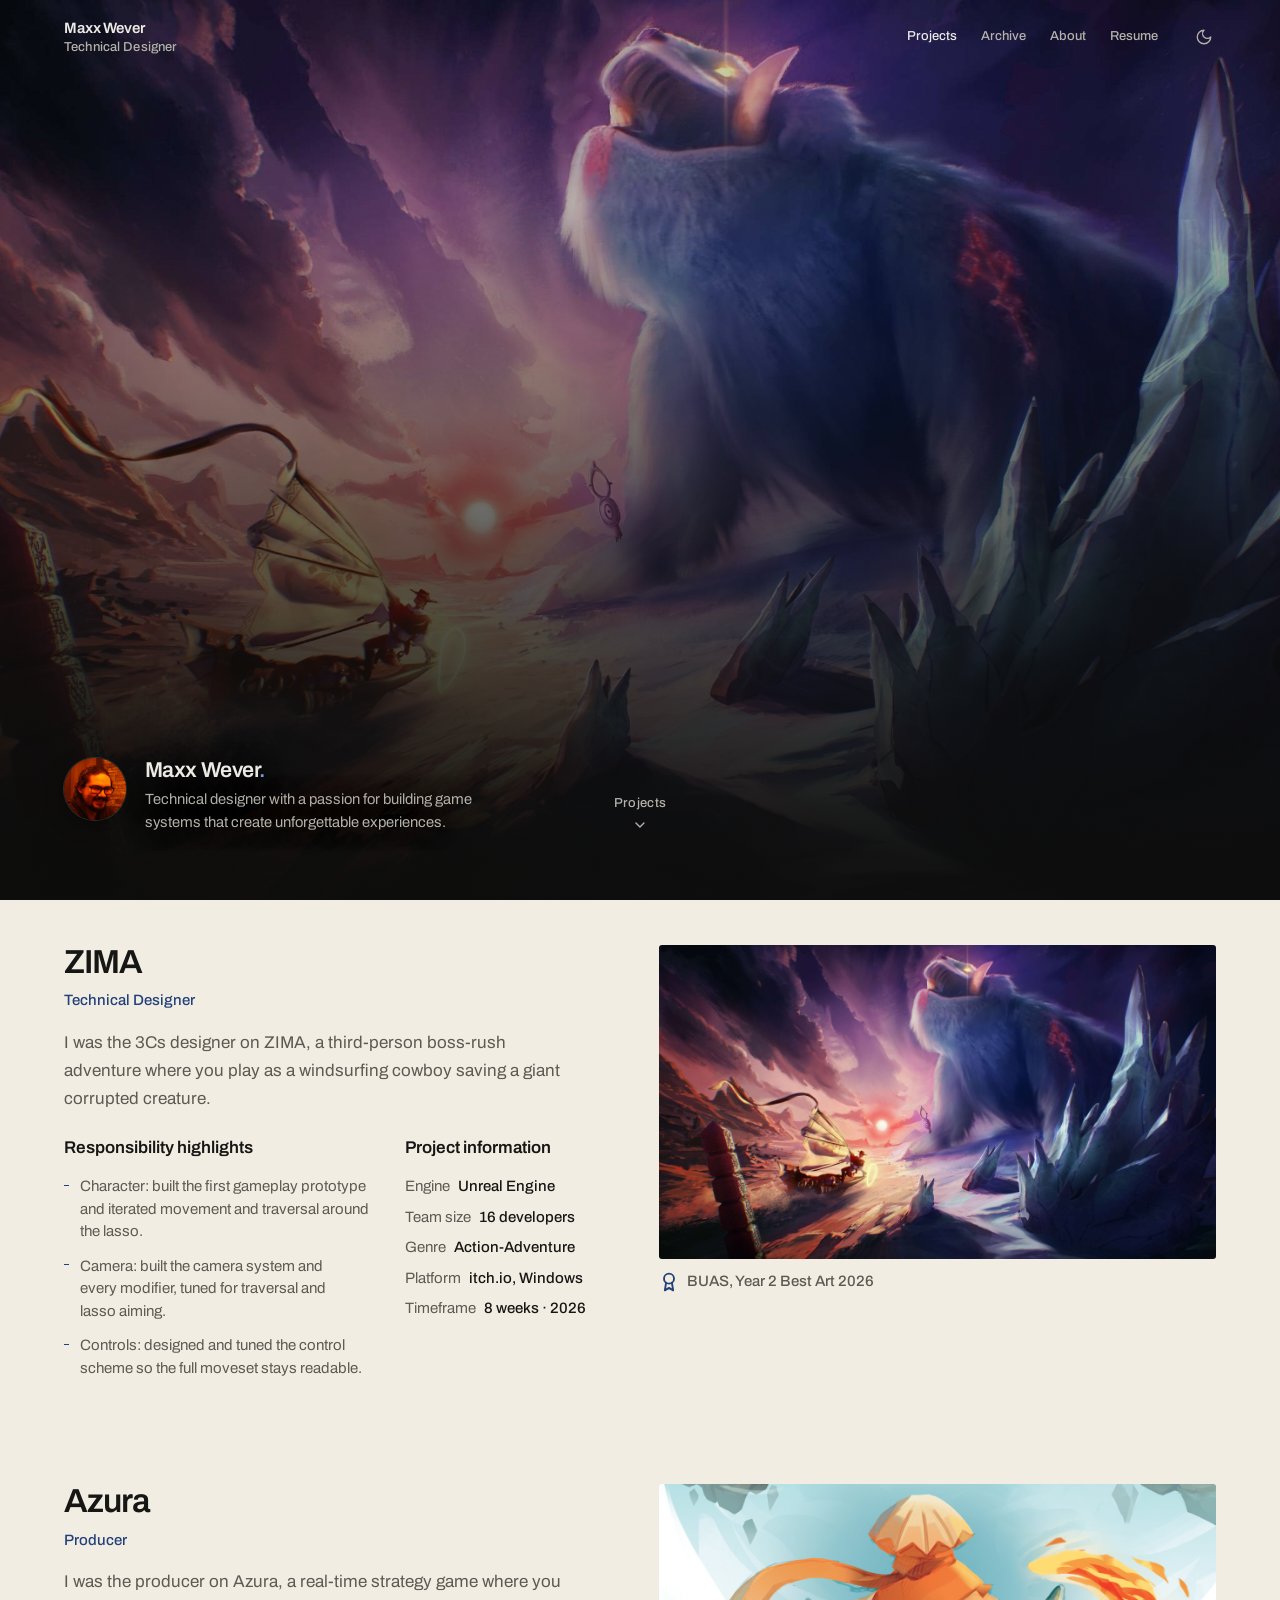
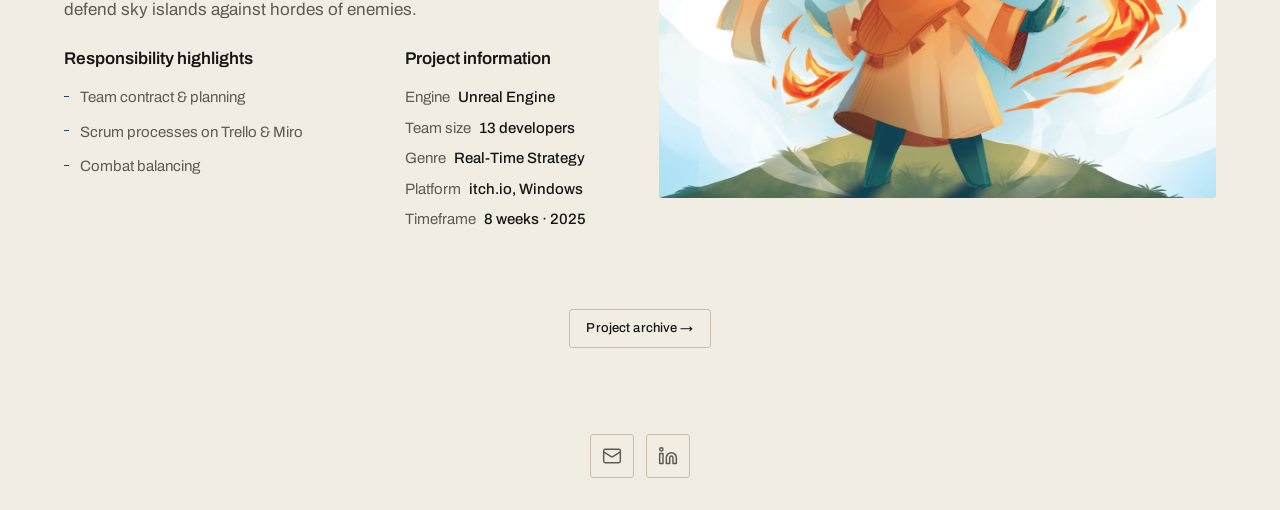
==== commit c6ae9221: "Polish pass: clean URLs, Soul Reaper, new favicon, hero and menu refinements New project: Soul Reape" ====
--- a/index.html
+++ b/index.html
@@ -21,20 +21,21 @@
   <meta name="twitter:description" content="Technical designer specialising in 3Cs, combat and systemic gameplay. Selected projects.">
   <meta name="twitter:image" content="https://maxxwever.com/assets/projects/posters/zima-poster.jpg">
 
-  <link rel="icon" type="image/png" href="assets/brand/favicon.png">
-  <link rel="apple-touch-icon" href="assets/brand/apple-touch-icon.png">
+  <link rel="icon" type="image/png" sizes="64x64" href="assets/brand/favicon.png?v=3">
+  <link rel="icon" type="image/svg+xml" href="assets/brand/favicon.svg?v=3">
+  <link rel="apple-touch-icon" href="assets/brand/apple-touch-icon.png?v=3">
   <script>try{document.documentElement.dataset.theme=localStorage.getItem('theme')||(matchMedia('(prefers-color-scheme: light)').matches?'light':'dark')}catch(e){}</script>
   <link rel="stylesheet" href="styles.css">
-  <link rel="preload" as="image" href="assets/hero/hero-poster.jpg">
+  <link rel="preload" as="image" href="assets/projects/posters/zima-poster.jpg">
 </head>
 <body>
   <div class="head-bar">
   <header class="wrap head">
-    <a class="head-name" href="index.html">Maxx Wever<span class="meta">Technical Designer</span></a>
+    <a class="head-name" href="/">Maxx Wever<span class="meta">Technical Designer</span></a>
     <nav class="head-nav" id="site-nav">
-      <a href="index.html#work" aria-current="page">Projects</a>
-      <a href="archive.html">Archive</a>
-      <a href="about.html">About</a>
+      <a href="/#work" aria-current="page">Projects</a>
+      <a href="/archive">Archive</a>
+      <a href="/about">About</a>
       <a href="assets/documents/resume.pdf" target="_blank" rel="noopener">Resume</a>
       <button class="theme-toggle nav-theme" type="button" role="switch" aria-checked="false" aria-label="Light mode">
         <span class="sw-label"><span class="sw-dark">Dark mode</span><span class="sw-light">Light mode</span></span>
@@ -59,9 +60,12 @@
 
   <h1 class="sr-only">Maxx Wever, technical designer</h1>
   <section class="hero">
-    <!-- Swap for a <video> once assets/hero/hero.mp4 exists. -->
-    <img class="hero-media" src="assets/hero/hero-poster.jpg" alt="">
+    <img class="hero-media" src="assets/projects/posters/zima-poster.jpg" alt="">
     <div class="hero-scrim"></div>
+    <a class="hero-scroll" href="#work">
+      <span>Projects</span>
+      <svg width="16" height="16" viewBox="0 0 24 24" fill="none" stroke="currentColor" stroke-width="2" stroke-linecap="round" stroke-linejoin="round" aria-hidden="true"><path d="M6 9l6 6 6-6"></path></svg>
+    </a>
     <div class="wrap hero-inner">
       <div class="hero-card">
         <div class="hero-face"><img src="assets/portraits/portrait.jpg" alt="Maxx Wever"></div>
@@ -69,7 +73,6 @@
           <p class="hero-name">Maxx Wever<em>.</em></p>
           <p class="hero-lede">Technical designer with a passion for building game systems that create unforgettable experiences.</p>
         </div>
-        <a class="btn btn-primary btn-sm" href="#work">Projects ↓</a>
       </div>
     </div>
   </section>
@@ -77,7 +80,7 @@
   <section class="wrap section" id="work">
     <div class="projects" id="mainProjects"></div>
     <div class="section-foot">
-      <a class="btn btn-ghost btn-sm" href="archive.html">Project archive →</a>
+      <a class="btn btn-ghost btn-sm" href="/archive">Project archive →</a>
     </div>
   </section>
 
--- a/styles.css
+++ b/styles.css
@@ -18,7 +18,7 @@
   --accent:      #7D9BD8;   /* navy, lifted: text, lines, focus on dark */
   --accent-fill: #22407A;   /* navy: solid fills, always with light text */
 
-  --fs-title:  22px;    /* hero name, archive row titles */
+  --fs-title:  22px;    /* archive row titles */
   --fs-body:   17px;
   --fs-small:  15px;    /* facts, lists, secondary copy */
   --fs-label:  13px;    /* nav, buttons, section labels */
@@ -34,10 +34,10 @@
 }
 
 [data-theme="light"] {
-  --ink:     #F4F3EF;
-  --ink-2:   #E8E6E0;
-  --line:    #DCD9D1;
-  --line-2:  #C6C3B9;
+  --ink:     #F2EDE3;   /* cream */
+  --ink-2:   #E8E1D4;
+  --line:    #DCD4C5;
+  --line-2:  #C8BEAD;
   --text:    #161614;
   --muted:   #5C5A53;
   --accent:  #22407A;
@@ -123,7 +123,11 @@
 .theme-toggle > span, .menu-toggle > span { display: grid; }
 .menu-toggle, .nav-theme { display: none; }
 [data-theme="light"] .icon-sun, :root:not([data-theme="light"]) .icon-moon { display: none; }
-.head-bar.open .icon-menu, .head-bar:not(.open) .icon-close { display: none; }
+/* Menu icon: both glyphs stacked; open rotates the bars out and the cross in. */
+.menu-toggle { grid-template-areas: "i"; }
+.menu-toggle > span { grid-area: i; transition: opacity .2s ease, transform .3s cubic-bezier(.2,.8,.3,1); }
+.head-bar:not(.open) .icon-close { opacity: 0; transform: rotate(-90deg) scale(.6); }
+.head-bar.open .icon-menu { opacity: 0; transform: rotate(90deg) scale(.6); }
 /* Menu open: solid bar, no fade, so it reads as one panel with the nav. */
 .head-bar.open { background: var(--ink); border-bottom-color: var(--line); transition: none; }
 
@@ -134,40 +138,72 @@
   padding: var(--s3) var(--s5); border-radius: var(--radius); border: 1px solid transparent;
   font-size: var(--fs-label); font-weight: 500; letter-spacing: .01em; cursor: pointer; white-space: nowrap;
   transition: transform .18s cubic-bezier(.2,.8,.3,1), background .2s ease,
-              border-color .2s ease, color .2s ease, box-shadow .2s ease;
+              border-color .2s ease, color .2s ease;
 }
 .btn-primary { background: var(--accent-fill); border-color: var(--accent-fill); color: #EDEBE6; }
-.btn-primary:hover { color: #EDEBE6; transform: translateY(-2px); box-shadow: 0 10px 28px rgba(34,64,122,.35); }
+.btn-primary:hover { color: #EDEBE6; transform: translateY(-2px); }
 .btn-ghost { border-color: var(--line-2); color: var(--text); background: transparent; }
 .btn-ghost:hover { border-color: var(--accent); color: var(--accent); transform: translateY(-2px); }
-.btn:active { transform: translateY(0) scale(.985); box-shadow: none; }
+.btn:active { transform: translateY(0) scale(.985); }
 .btn-sm { padding: var(--s2) var(--s4); }
 
 /* ---------- Hero ---------- */
 .hero {
-  position: relative; height: 100vh; height: 100dvh; min-height: min(620px, 100dvh);
+  /* Fills the first screen on every device; svh ignores mobile browser bars. */
+  position: relative; height: 100vh; height: 100svh; min-height: 420px;
   overflow: hidden; background: var(--ink-2); color: var(--text);
   display: flex; align-items: flex-end;
 }
 .hero-media { position: absolute; inset: 0; width: 100%; height: 100%; object-fit: cover; }
 .hero-scrim {
   position: absolute; inset: 0; pointer-events: none;
-  background: linear-gradient(0deg, rgba(13,13,12,.96) 4%, rgba(13,13,12,.62) 42%, rgba(13,13,12,.18) 78%);
-}
-.hero-inner { position: relative; z-index: 2; padding-block-end: clamp(var(--s6), 6vh, var(--s8)); }
-/* Compact card, bottom left. */
+  background:
+    radial-gradient(ellipse 70% 55% at 0% 100%, rgba(13,13,12,.7), transparent 70%),
+    linear-gradient(0deg, rgba(13,13,12,.96) 4%, rgba(13,13,12,.62) 42%, rgba(13,13,12,.18) 78%);
+}
+/* Intro, bottom left, no box. Every size below runs off one progress value,
+   --t: 0 at a 375px viewport, 1 at 1400px and up. So everything scales at the
+   same rate and stops at the same widths. */
+.hero { --t: clamp(0px, (100vw - 375px) / 1025, 1px); }
+.hero-inner { position: relative; z-index: 2; padding-block-end: calc(32px + 40 * var(--t)); }
 .hero-card {
-  width: fit-content; max-width: 600px;
-  display: grid; grid-template-columns: auto minmax(0, 1fr) auto; align-items: center; gap: var(--s4) var(--s5);
-  padding: var(--s4); border: 1px solid var(--line-2); border-radius: var(--radius);
-  background: rgba(13,13,12,.72); -webkit-backdrop-filter: blur(12px); backdrop-filter: blur(12px);
-}
-.hero-face { width: clamp(56px, 6vw, 72px); aspect-ratio: 1 / 1; overflow: hidden; border-radius: var(--radius); }
+  max-width: 100%;
+  display: grid; grid-template-columns: auto minmax(0, 1fr); align-items: start;
+  column-gap: calc(12px + 8 * var(--t));
+  text-shadow: 0 1px 24px rgba(0,0,0,.5);
+}
+.hero-face {
+  width: calc(44px + 20 * var(--t)); aspect-ratio: 1 / 1; overflow: hidden; border-radius: 50%;
+  box-shadow: 0 0 0 1px rgba(237,235,230,.14), 0 6px 20px rgba(0,0,0,.35);
+}
 .hero-face img { width: 100%; height: 100%; object-fit: cover; }
-.hero-copy { display: grid; gap: var(--s2); justify-items: start; }
-.hero-name { margin: 0; font-size: var(--fs-title); line-height: 1.15; font-weight: 600; letter-spacing: -.02em; }
+.hero-copy { display: grid; gap: calc(2px + 4 * var(--t)); justify-items: start; }
+.hero-name { margin: 0; font-size: calc(18px + 4 * var(--t)); line-height: 1.15; font-weight: 600; letter-spacing: -.02em; }
 .hero-name em { font-style: normal; color: var(--accent); }
-.hero-lede { margin: 0; font-size: var(--fs-small); line-height: 1.5; color: var(--muted); }
+/* Fixed measure in em, so the line always breaks into two balanced lines. */
+.hero-lede { margin: 0; width: 27em; max-width: 100%; font-size: calc(13px + 2 * var(--t)); line-height: 1.5; color: var(--muted); text-wrap: balance; }
+
+/* Quiet scroll cue, bottom centre. */
+.hero-scroll {
+  /* Bottom edge lines up with the intro's bottom edge. Centred when there is
+     room; otherwise it sits just right of the intro. The intro's width is
+     fixed by its parts: portrait 44-64, gap 12-20, text 27em at 13-15px. */
+  position: absolute; z-index: 3;
+  left: max(50%, calc(var(--gutter) + 407px + 82 * var(--t) + 64px));
+  bottom: calc(32px + 40 * var(--t) - var(--s2)); transform: translateX(-50%);
+  display: grid; justify-items: center; gap: 2px; padding: var(--s2) var(--s3);
+  font-size: var(--fs-label); font-weight: 500; letter-spacing: .02em; color: var(--muted);
+  transition: color .2s ease, opacity .4s ease, visibility .4s;
+}
+.hero-scroll:hover { color: var(--text); }
+.hero-scroll.gone { opacity: 0; visibility: hidden; }
+.hero-scroll svg { transition: transform .3s cubic-bezier(.2,.8,.3,1); }
+.hero-scroll:hover svg { transform: translateY(3px); }
+@media (prefers-reduced-motion: no-preference) {
+  .hero-scroll svg { animation: hero-nudge 2.4s ease-in-out infinite; }
+  .hero-scroll:hover svg { animation: none; }
+}
+@keyframes hero-nudge { 0%, 60%, 100% { transform: none; } 30% { transform: translateY(4px); } }
 
 /* ---------- Section scaffolding ---------- */
 .section { padding-block: clamp(var(--s7), 6vh, var(--s8)); }
@@ -183,7 +219,7 @@
   grid-template-columns: minmax(0, 1fr) minmax(0, 1.02fr);
   grid-template-rows: auto auto 1fr;
   grid-template-areas: "top side" "cols side" "action side";
-  gap: var(--s5) var(--s7); align-items: start;
+  gap: var(--s5) clamp(var(--s6), 4vw, var(--s7)); align-items: start;
   scroll-margin-top: calc(var(--bar-h) + var(--s4));
 }
 .project-top { grid-area: top; display: grid; gap: var(--s2); }
@@ -201,7 +237,7 @@
 .project-role { margin: 0; color: var(--accent); font-size: var(--fs-small); font-weight: 500; }
 .project-lede { margin: 0; color: var(--muted); font-size: var(--fs-body); }
 
-.project-cols { display: grid; grid-template-columns: minmax(0, 1.2fr) minmax(0, .8fr); gap: var(--s6); }
+.project-cols { display: grid; grid-template-columns: minmax(0, 1.2fr) minmax(0, .8fr); gap: var(--s5) clamp(var(--s5), 2.5vw, var(--s6)); }
 /* Sub-section headers, shared with the about page skills. */
 .project-section h3, .skills h3 { margin: 0 0 var(--s4); font-size: var(--fs-body); font-weight: 600; line-height: 1.3; color: var(--text); }
 
@@ -213,7 +249,7 @@
 .highlights { margin: 0; padding: 0; list-style: none; display: grid; gap: var(--s3); }
 .highlights li {
   position: relative; padding-left: var(--s4);
-  color: var(--text); font-size: var(--fs-small); line-height: 1.5;
+  color: var(--muted); font-size: var(--fs-small); line-height: 1.5;
 }
 .highlights li::before {
   content: ''; position: absolute; left: 0; top: .62em;
@@ -228,14 +264,18 @@
 .project-media video, .project-media img { width: 100%; height: 100%; object-fit: cover; }
 
 .awards { margin: 0; padding: 0; list-style: none; display: grid; gap: var(--s2); }
-.awards li { display: flex; gap: var(--s2); align-items: baseline; font-size: var(--fs-label); line-height: 1.5; color: var(--muted); }
-.awards .medal { flex-shrink: 0; width: 13px; height: 13px; color: var(--accent); transform: translateY(2px); }
+.awards li { display: flex; gap: var(--s2); align-items: flex-start; font-size: var(--fs-small); font-weight: 500; line-height: 1.45; color: var(--muted); }
+.award-icon { flex-shrink: 0; margin-top: 1px; color: var(--accent); }
 
 /* ---------- Archive ---------- */
-.archive { margin-top: var(--s2); }
+/* Rows share the parent's columns (subgrid), so text lines up whether or not a row has a button. */
+.archive {
+  margin-top: var(--s2); display: grid; column-gap: var(--s5);
+  grid-template-columns: clamp(96px, 10vw, 132px) minmax(0, 2fr) minmax(0, 3fr) auto;
+}
 .arch-row {
-  display: grid; grid-template-columns: 132px minmax(0, 2fr) minmax(0, 3fr) auto;
-  gap: var(--s5); align-items: center;
+  grid-column: 1 / -1; display: grid; grid-template-columns: subgrid;
+  gap: var(--s3) var(--s5); align-items: center;
   padding: var(--s4) 0; border-top: 1px solid var(--line);
 }
 .arch-row:last-child { border-bottom: 1px solid var(--line); }
@@ -245,10 +285,13 @@
 .arch-thumb img, .arch-thumb video { width: 100%; height: 100%; object-fit: cover; }
 .arch-meta { display: flex; flex-direction: column; gap: var(--s1); }
 .arch-title { margin: 0; font-size: var(--fs-title); font-weight: 600; letter-spacing: -.02em; }
+.arch-body { display: grid; gap: var(--s1); }
 .arch-desc { margin: 0; color: var(--muted); font-size: var(--fs-small); }
+.arch-context { margin: 0; font-size: var(--fs-label); font-weight: 500; color: var(--text); }
+.arch-body .awards { margin-top: var(--s1); }
 
 /* ---------- About ---------- */
-.about-grid { display: grid; grid-template-columns: 320px minmax(0, 1fr); gap: var(--s7); align-items: start; }
+.about-grid { display: grid; grid-template-columns: clamp(220px, 26vw, 320px) minmax(0, 1fr); gap: clamp(var(--s6), 4vw, var(--s7)); align-items: start; }
 .about-copy p { margin: 0 0 var(--s4); max-width: var(--measure); }
 .about-copy p:last-child { margin-bottom: 0; }
 .portrait { aspect-ratio: 1 / 1; overflow: hidden; border-radius: var(--radius); }
@@ -278,7 +321,13 @@
 html.theme-anim .switch-knob { transition: transform .42s cubic-bezier(.22,1,.36,1), width .18s ease, background-color .4s ease !important; }
 html.theme-anim .switch-knob > span { transition: opacity .25s ease, transform .42s cubic-bezier(.22,1,.36,1) !important; }
 html.theme-anim .sw-label > span { transition: opacity .25s ease, transform .35s cubic-bezier(.2,.8,.3,1), color .4s ease !important; }
-@media (prefers-reduced-motion: reduce) { .switch-knob, .switch-knob > span, .sw-label > span { transition: none !important; } }
+/* No menu animation while the window is being resized, so crossing the
+   breakpoint doesn't flash the panel. */
+html.resizing .head-nav, html.resizing .head-nav > *, html.resizing .menu-toggle > span { transition: none !important; }
+@media (prefers-reduced-motion: reduce) {
+  .switch-knob, .switch-knob > span, .sw-label > span,
+  .head-nav, .head-nav > *, .menu-toggle > span { transition: none !important; }
+}
 @media (prefers-reduced-motion: no-preference) {
   .reveal { opacity: 0; transform: translateY(14px); }
   .reveal.in { opacity: 1; transform: none; transition: opacity .7s ease, transform .7s cubic-bezier(.16,.7,.3,1); }
@@ -290,37 +339,46 @@
 @media (max-width: 1180px) {
   .project {
     grid-template-columns: minmax(0, 1fr) minmax(0, 1fr); grid-template-rows: auto;
-    grid-template-areas: "top side" "cols cols" "action action"; column-gap: var(--s6);
+    grid-template-areas: "top side" "cols cols" "action action";
   }
   .project-cols { grid-template-columns: minmax(0, 1fr) minmax(0, 1fr); }
 }
 @media (max-width: 1000px) {
-  .hero-card { max-width: 480px; gap: var(--s3) var(--s4); }
-  .about-grid { grid-template-columns: 1fr; gap: var(--s6); }
+  .about-grid { grid-template-columns: 1fr; }
   .portrait { max-width: 320px; }
-  .arch-row { grid-template-columns: 120px 1fr; align-items: start; }
-  .arch-row .arch-desc, .arch-row .btn { grid-column: 2; }
+  .archive { grid-template-columns: clamp(96px, 10vw, 132px) minmax(0, 1fr); }
+  .arch-row { align-items: start; }
+  .arch-row .arch-body, .arch-row .btn { grid-column: 2; }
   .arch-row .btn { justify-self: start; }
 }
 @media (max-width: 900px) {
   .project { grid-template-columns: minmax(0, 1fr); grid-template-areas: "side" "top" "cols" "action"; }
 }
-/* Once the hero card would span most of the width, drop it: the image carries the hero alone. */
-@media (max-width: 760px) {
-  .hero-inner { display: none; }
-}
 @media (max-width: 640px) {
-  .hero { height: 75svh; min-height: 420px; }
+  /* Scroll cue fades out where the nav becomes the menu button. */
+  .hero-scroll { opacity: 0; visibility: hidden; }
   /* Nav collapses into a menu below the bar. */
   .menu-toggle { display: grid; }
+  /* Panel fades and drops in; links follow one after another. Closing is quicker. */
   .head-nav {
-    display: none; position: absolute; top: 100%; left: 0; right: 0; margin: 0;
+    display: flex; position: absolute; top: 100%; left: 0; right: 0; margin: 0;
     flex-direction: column; align-items: stretch; gap: 0;
     padding: var(--s2) var(--gutter) var(--s4);
     background: var(--ink); border-bottom: 1px solid var(--line);
-  }
+    opacity: 0; visibility: hidden; transform: translateY(-8px);
+    transition: opacity .15s ease, transform .15s ease, visibility .15s;
+  }
+  .head-nav > * { opacity: 0; transform: translateY(-4px); transition: opacity .15s ease, transform .15s ease; }
   .head-nav a { font-size: var(--fs-body); padding-block: var(--s3); color: var(--text); }
-  .head-bar.open .head-nav { display: flex; }
+  .head-bar.open .head-nav {
+    opacity: 1; visibility: visible; transform: none;
+    transition: opacity .2s ease, transform .25s cubic-bezier(.2,.8,.3,1), visibility 0s;
+  }
+  .head-bar.open .head-nav > * { opacity: 1; transform: none; transition: opacity .2s ease, transform .25s cubic-bezier(.2,.8,.3,1); }
+  .head-bar.open .head-nav > :nth-child(2) { transition-delay: .03s; }
+  .head-bar.open .head-nav > :nth-child(3) { transition-delay: .06s; }
+  .head-bar.open .head-nav > :nth-child(4) { transition-delay: .09s; }
+  .head-bar.open .head-nav > :nth-child(5) { transition-delay: .12s; }
   /* Theme switch lives in the menu here, so the bar keeps one control. */
   .head-tools .theme-toggle { display: none; }
   /* Theme row: label left, switch right. The knob carries the active icon;
@@ -360,5 +418,5 @@
   :root:not([data-theme="light"]) .switch-knob .sw-light { transform: rotate(90deg) scale(.4); }
   [data-theme="light"] .sw-label .sw-dark { transform: translateY(-6px); }
   :root:not([data-theme="light"]) .sw-label .sw-light { transform: translateY(6px); }
-  .project-cols { grid-template-columns: 1fr; gap: var(--s5); }
-}
+  .project-cols { grid-template-columns: 1fr; }
+}
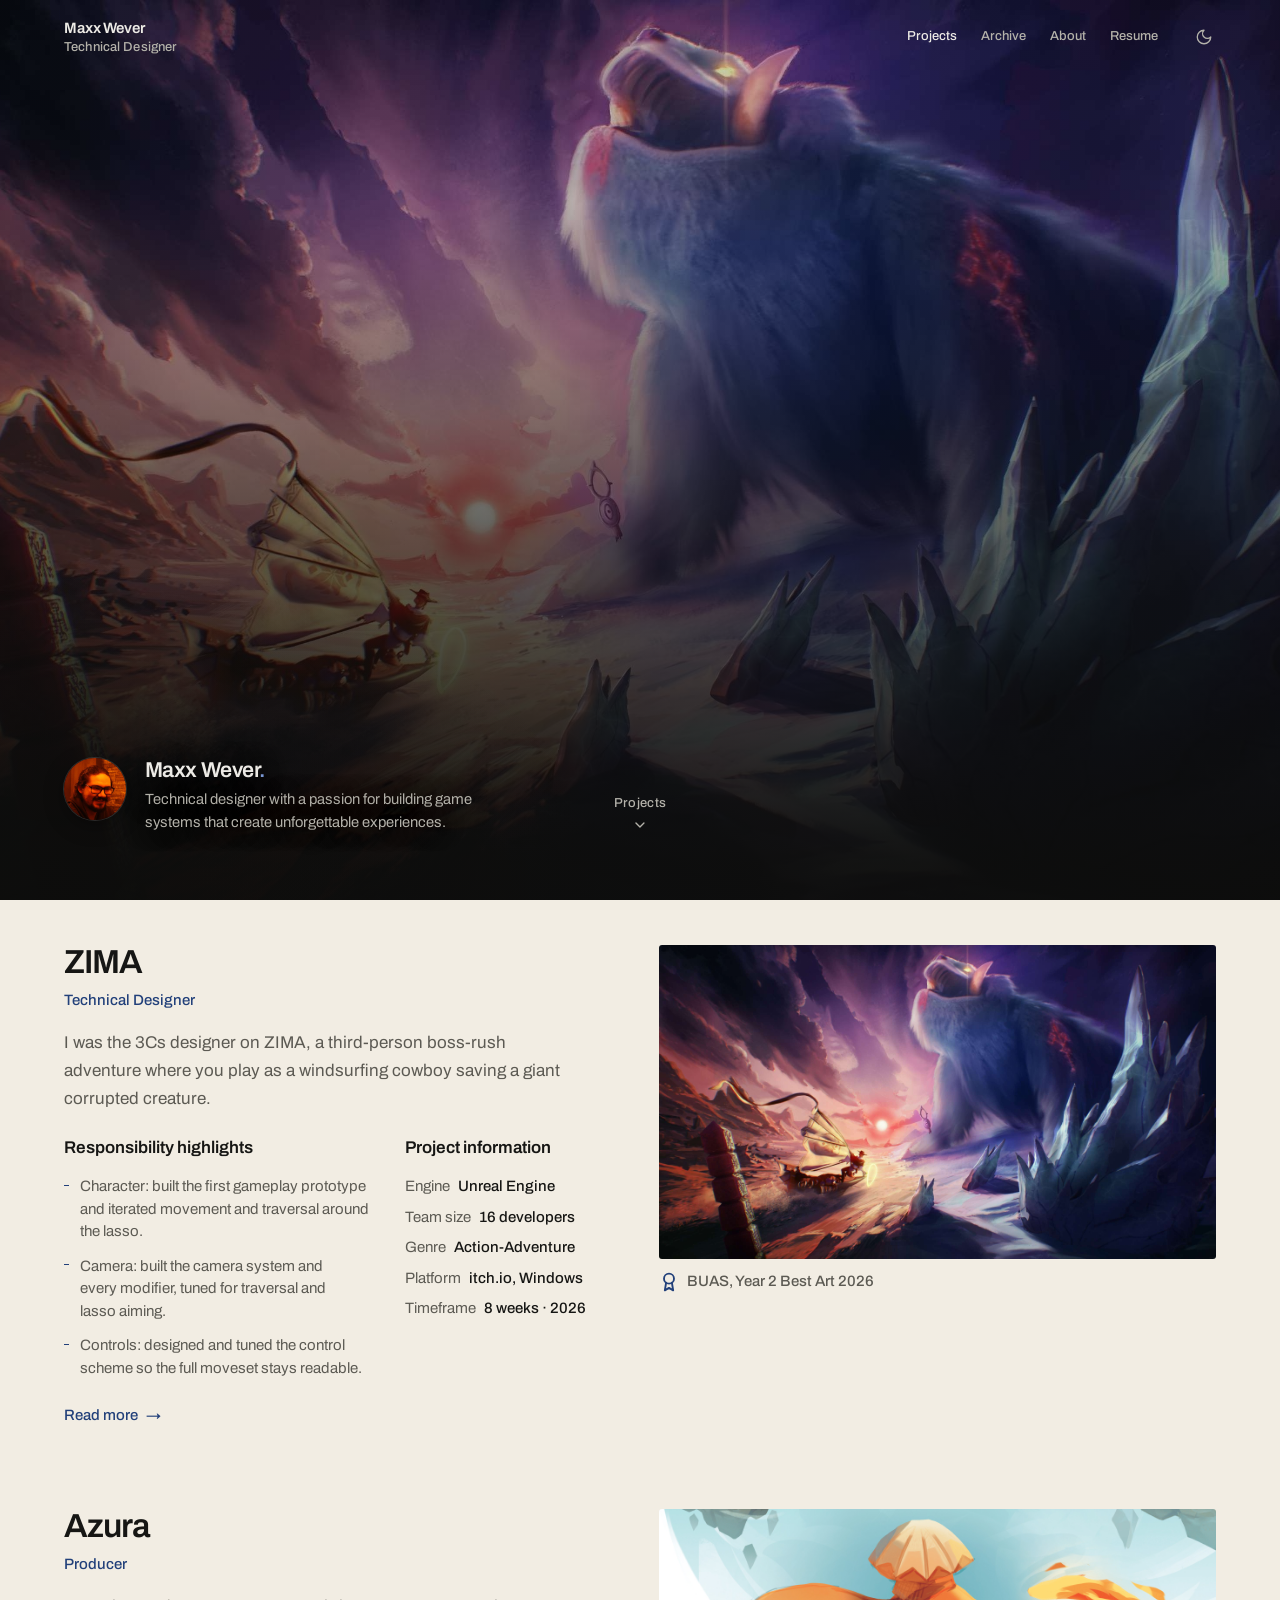
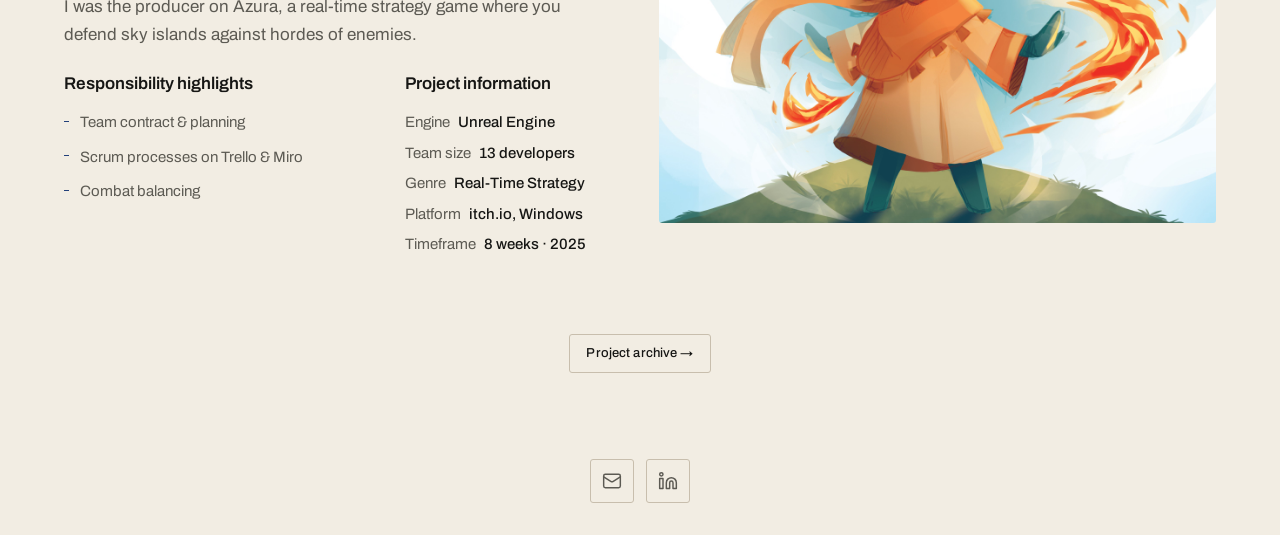
==== commit 46a621d3: "Add ZIMA dynamic camera case study page Added /zima case study page: goal, prototype, three iteratio" ====
--- a/index.html
+++ b/index.html
@@ -4,7 +4,7 @@
   <meta charset="utf-8">
   <meta name="viewport" content="width=device-width, initial-scale=1">
   <title>Maxx Wever · Technical Designer</title>
-  <meta name="description" content="Portfolio of Maxx Wever, technical designer specialising in 3Cs, combat and systemic gameplay.">
+  <meta name="description" content="Portfolio of Maxx Wever, technical designer specializing in 3Cs, combat and systemic gameplay.">
 
   <link rel="preconnect" href="https://fonts.googleapis.com">
   <link rel="preconnect" href="https://fonts.gstatic.com" crossorigin>
@@ -14,16 +14,16 @@
   <meta property="og:url" content="https://maxxwever.com/">
   <link rel="canonical" href="https://maxxwever.com/">
   <meta property="og:title" content="Maxx Wever, Technical Designer">
-  <meta property="og:description" content="Technical designer specialising in 3Cs, combat and systemic gameplay. Selected projects.">
+  <meta property="og:description" content="Technical designer specializing in 3Cs, combat and systemic gameplay. Selected projects.">
   <meta property="og:image" content="https://maxxwever.com/assets/projects/posters/zima-poster.jpg">
   <meta name="twitter:card" content="summary_large_image">
   <meta name="twitter:title" content="Maxx Wever, Technical Designer">
-  <meta name="twitter:description" content="Technical designer specialising in 3Cs, combat and systemic gameplay. Selected projects.">
+  <meta name="twitter:description" content="Technical designer specializing in 3Cs, combat and systemic gameplay. Selected projects.">
   <meta name="twitter:image" content="https://maxxwever.com/assets/projects/posters/zima-poster.jpg">
 
-  <link rel="icon" type="image/png" sizes="64x64" href="assets/brand/favicon.png?v=3">
-  <link rel="icon" type="image/svg+xml" href="assets/brand/favicon.svg?v=3">
-  <link rel="apple-touch-icon" href="assets/brand/apple-touch-icon.png?v=3">
+  <link rel="icon" type="image/png" sizes="64x64" href="assets/brand/favicon.png?v=4">
+  <link rel="icon" type="image/svg+xml" href="assets/brand/favicon.svg?v=4">
+  <link rel="apple-touch-icon" href="assets/brand/apple-touch-icon.png?v=4">
   <script>try{document.documentElement.dataset.theme=localStorage.getItem('theme')||(matchMedia('(prefers-color-scheme: light)').matches?'light':'dark')}catch(e){}</script>
   <link rel="stylesheet" href="styles.css">
   <link rel="preload" as="image" href="assets/projects/posters/zima-poster.jpg">
--- a/styles.css
+++ b/styles.css
@@ -3,7 +3,7 @@
 
      Type    project title (fluid) / 22 / 17 body / 15 small / 13 label
      Space   4 8 12 16 24 32 48 72     (--s1 ... --s8)
-     Colour  ink, ink-2, line, line-2, text, muted, accent, accent-fill
+     Color  ink, ink-2, line, line-2, text, muted, accent, accent-fill
              Light mode remaps them under [data-theme="light"].
      Radius  3px, everywhere
 */
@@ -183,9 +183,9 @@
 /* Fixed measure in em, so the line always breaks into two balanced lines. */
 .hero-lede { margin: 0; width: 27em; max-width: 100%; font-size: calc(13px + 2 * var(--t)); line-height: 1.5; color: var(--muted); text-wrap: balance; }
 
-/* Quiet scroll cue, bottom centre. */
+/* Quiet scroll cue, bottom center. */
 .hero-scroll {
-  /* Bottom edge lines up with the intro's bottom edge. Centred when there is
+  /* Bottom edge lines up with the intro's bottom edge. Centered when there is
      room; otherwise it sits just right of the intro. The intro's width is
      fixed by its parts: portrait 44-64, gap 12-20, text 27em at 13-15px. */
   position: absolute; z-index: 3;
@@ -223,6 +223,14 @@
   scroll-margin-top: calc(var(--bar-h) + var(--s4));
 }
 .project-top { grid-area: top; display: grid; gap: var(--s2); }
+/* Quiet text link under the project; the arrow leads on hover. */
+.project-more {
+  justify-self: start; display: inline-flex; align-items: baseline; gap: var(--s2);
+  font-size: var(--fs-small); font-weight: 500; color: var(--accent);
+}
+.project-more span { transition: transform .25s cubic-bezier(.2,.8,.3,1); }
+.project-more:hover { color: var(--accent); }
+.project-more:hover span { transform: translateX(4px); }
 .project-cols { grid-area: cols; }
 .project-action { grid-area: action; }
 .project-side { grid-area: side; }
@@ -290,6 +298,61 @@
 .arch-context { margin: 0; font-size: var(--fs-label); font-weight: 500; color: var(--text); }
 .arch-body .awards { margin-top: var(--s1); }
 
+/* ---------- Project page ---------- */
+.case-head { display: grid; gap: var(--s5); }
+.case-toc .case-back { margin-bottom: var(--s5); color: var(--muted); font-size: var(--fs-label); }
+.case-back { font-size: var(--fs-label); font-weight: 500; color: var(--muted); }
+.case-back:hover { color: var(--text); }
+.case-title { margin: 0; font-size: clamp(40px, 6vw, 80px); line-height: 1; font-weight: 600; letter-spacing: -.04em; }
+.case-title em { font-style: normal; color: var(--accent); }
+.case-titles { display: grid; gap: var(--s4); }
+/* Subtitle: same size and weight as section headings, so it reads as a header. */
+.case-topic { margin: 0; display: grid; gap: var(--s2); font-size: clamp(26px, 2.6vw, 38px); line-height: 1.06; font-weight: 600; letter-spacing: -.03em; color: var(--text); }
+.case-topic .case-label { letter-spacing: .01em; }
+
+.case-body { display: grid; grid-template-columns: 180px minmax(0, 1fr); gap: clamp(var(--s6), 5vw, var(--s8)); align-items: start; padding-block-start: var(--s6); }
+.case-toc { position: sticky; top: calc(var(--bar-h) + var(--s5)); display: grid; gap: var(--s2); }
+.case-toc .meta { margin: 0 0 var(--s2); }
+.case-toc a { font-size: var(--fs-small); color: var(--muted); transition: color .2s ease; }
+.case-toc a:hover, .case-toc a[aria-current] { color: var(--text); }
+.case-toc a[aria-current] { font-weight: 500; }
+.case-content { display: grid; gap: var(--s8); max-width: 880px; }
+.case-section { scroll-margin-top: calc(var(--bar-h) + var(--s5)); }
+.case-section h2 { margin: 0 0 var(--s3); font-size: clamp(26px, 2.6vw, 38px); line-height: 1.06; font-weight: 600; letter-spacing: -.03em; }
+.case-section h3 { margin: var(--s6) 0 var(--s3); font-size: var(--fs-body); font-weight: 600; line-height: 1.3; }
+/* Text runs 75% of the column; media and problem boxes run full width. */
+.case-section p, .case-section .highlights { max-width: 75%; }
+.case-section p { margin: 0 0 var(--s4); color: var(--muted); }
+.case-problem p, .case-solution p { max-width: none; }
+@media (max-width: 640px) { .case-section p, .case-section .highlights { max-width: none; } }
+.case-section p:last-child { margin-bottom: 0; }
+/* One small label style for the page: "Case study", "Problem with…". */
+.case-label { margin: 0; font-size: var(--fs-label); font-weight: 500; letter-spacing: .01em; line-height: 1.4; color: var(--accent) !important; }
+
+.case-figure { margin: var(--s5) 0 0; display: grid; gap: var(--s2); }
+.case-figure figcaption { font-size: var(--fs-label); font-weight: 500; color: var(--muted); }
+.case-figure img, .case-figure video { display: block; width: 100%; aspect-ratio: 16 / 9; object-fit: cover; border-radius: var(--radius); background: var(--ink-2); }
+/* Opens iterations 2+: what the previous iteration got wrong. */
+/* Solution follows its problem in the same box style. */
+.case-solution { margin-top: var(--s3); padding: var(--s4) var(--s5); border-radius: var(--radius); background: var(--ink-2); }
+.case-solution .case-label { margin-bottom: var(--s1); }
+.case-problem { margin-bottom: 0; padding: var(--s4) var(--s5); border-radius: var(--radius); background: var(--ink-2); }
+.case-problem p { margin: 0; }
+.case-problem .case-label { margin-bottom: var(--s1); }
+/* Empty media frame until a clip or image replaces it. */
+.media-slot {
+  aspect-ratio: 16 / 9; display: grid; place-items: center; padding: var(--s4);
+  border-radius: var(--radius); background: var(--ink-2);
+  font-size: var(--fs-label); font-weight: 500; color: var(--muted); text-align: center;
+}
+
+@media (max-width: 900px) {
+  .case-body { grid-template-columns: 1fr; }
+  .case-toc { position: static; }
+  .case-toc > :not(.case-back) { display: none; }
+  .case-toc .case-back { margin-bottom: 0; }
+}
+
 /* ---------- About ---------- */
 .about-grid { display: grid; grid-template-columns: clamp(220px, 26vw, 320px) minmax(0, 1fr); gap: clamp(var(--s6), 4vw, var(--s7)); align-items: start; }
 .about-copy p { margin: 0 0 var(--s4); max-width: var(--measure); }
@@ -314,7 +377,7 @@
 .foot-link:hover { color: var(--accent); border-color: var(--accent); }
 
 /* ---------- Motion ---------- */
-/* Brief colour ease across the page while the theme changes. */
+/* Brief color ease across the page while the theme changes. */
 html.theme-anim *, html.theme-anim *::before, html.theme-anim *::after {
   transition: background-color .4s ease, color .4s ease, border-color .4s ease, fill .4s ease !important;
 }
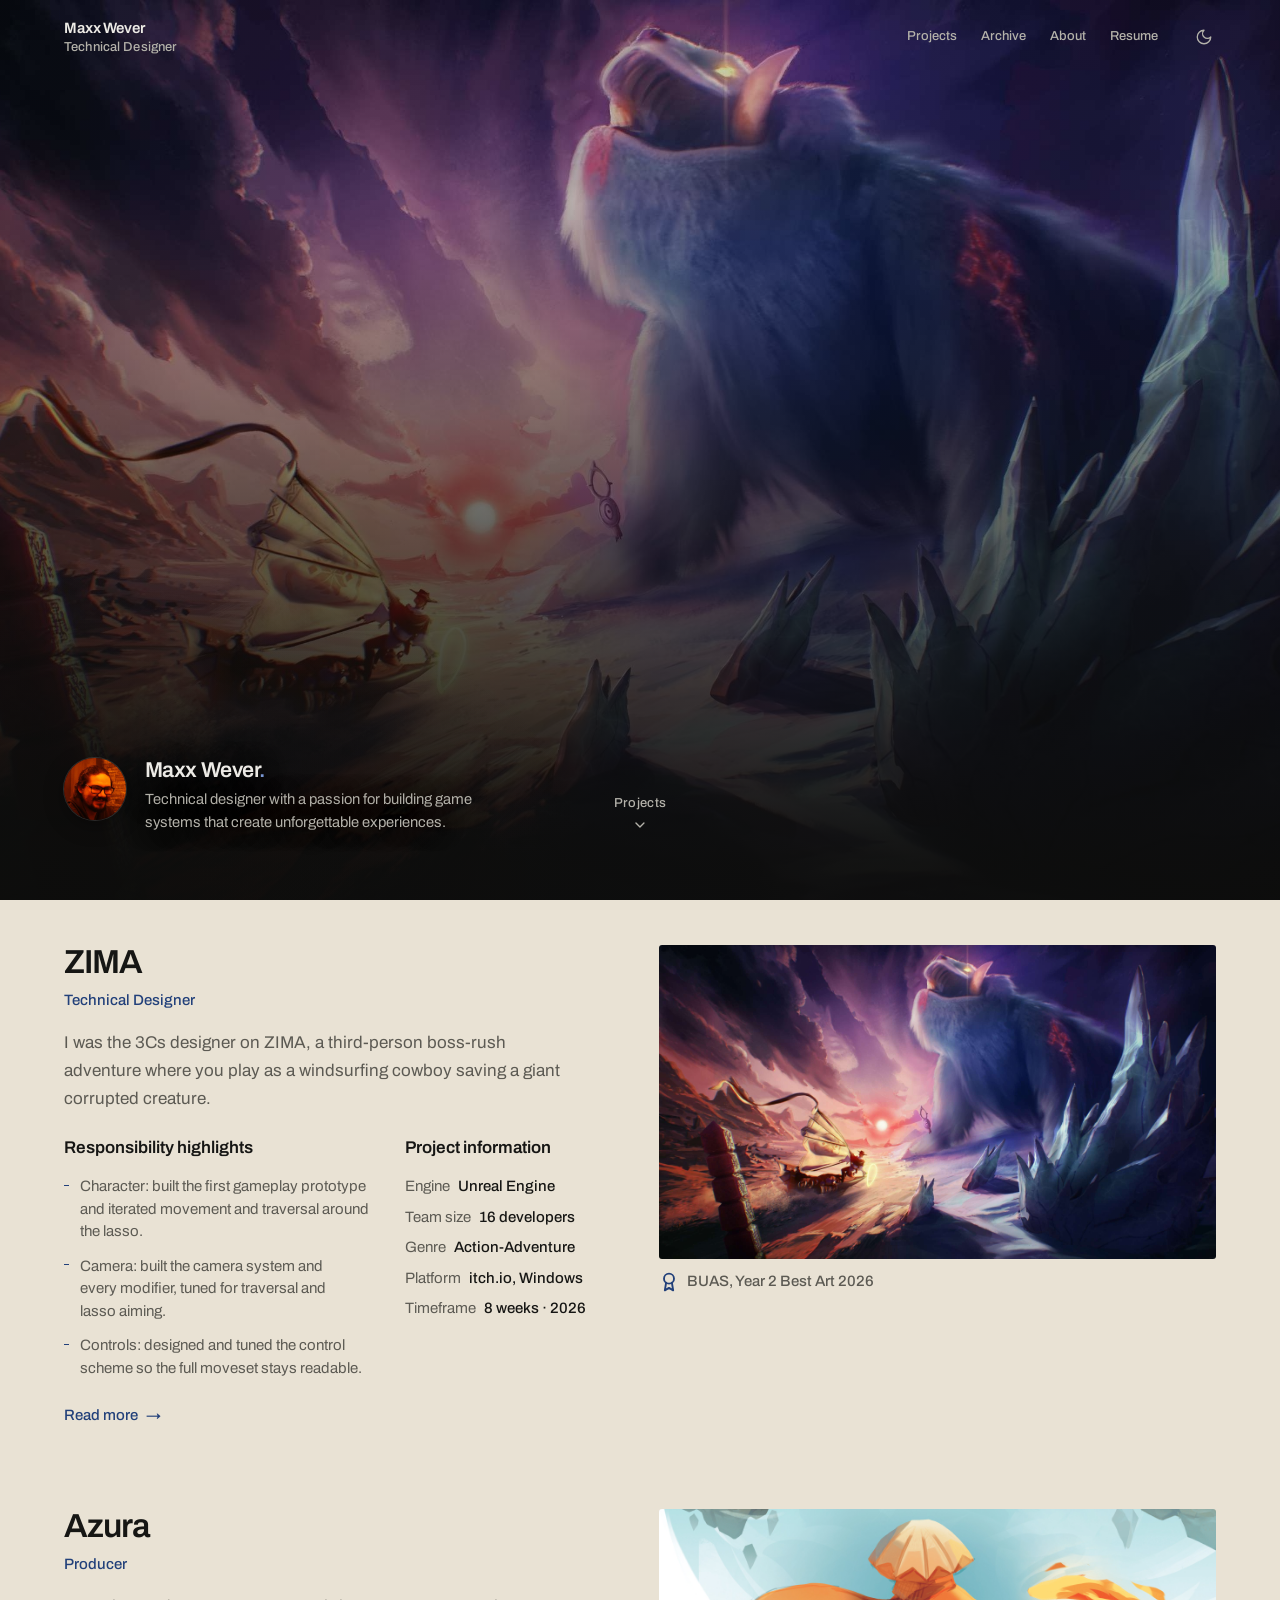
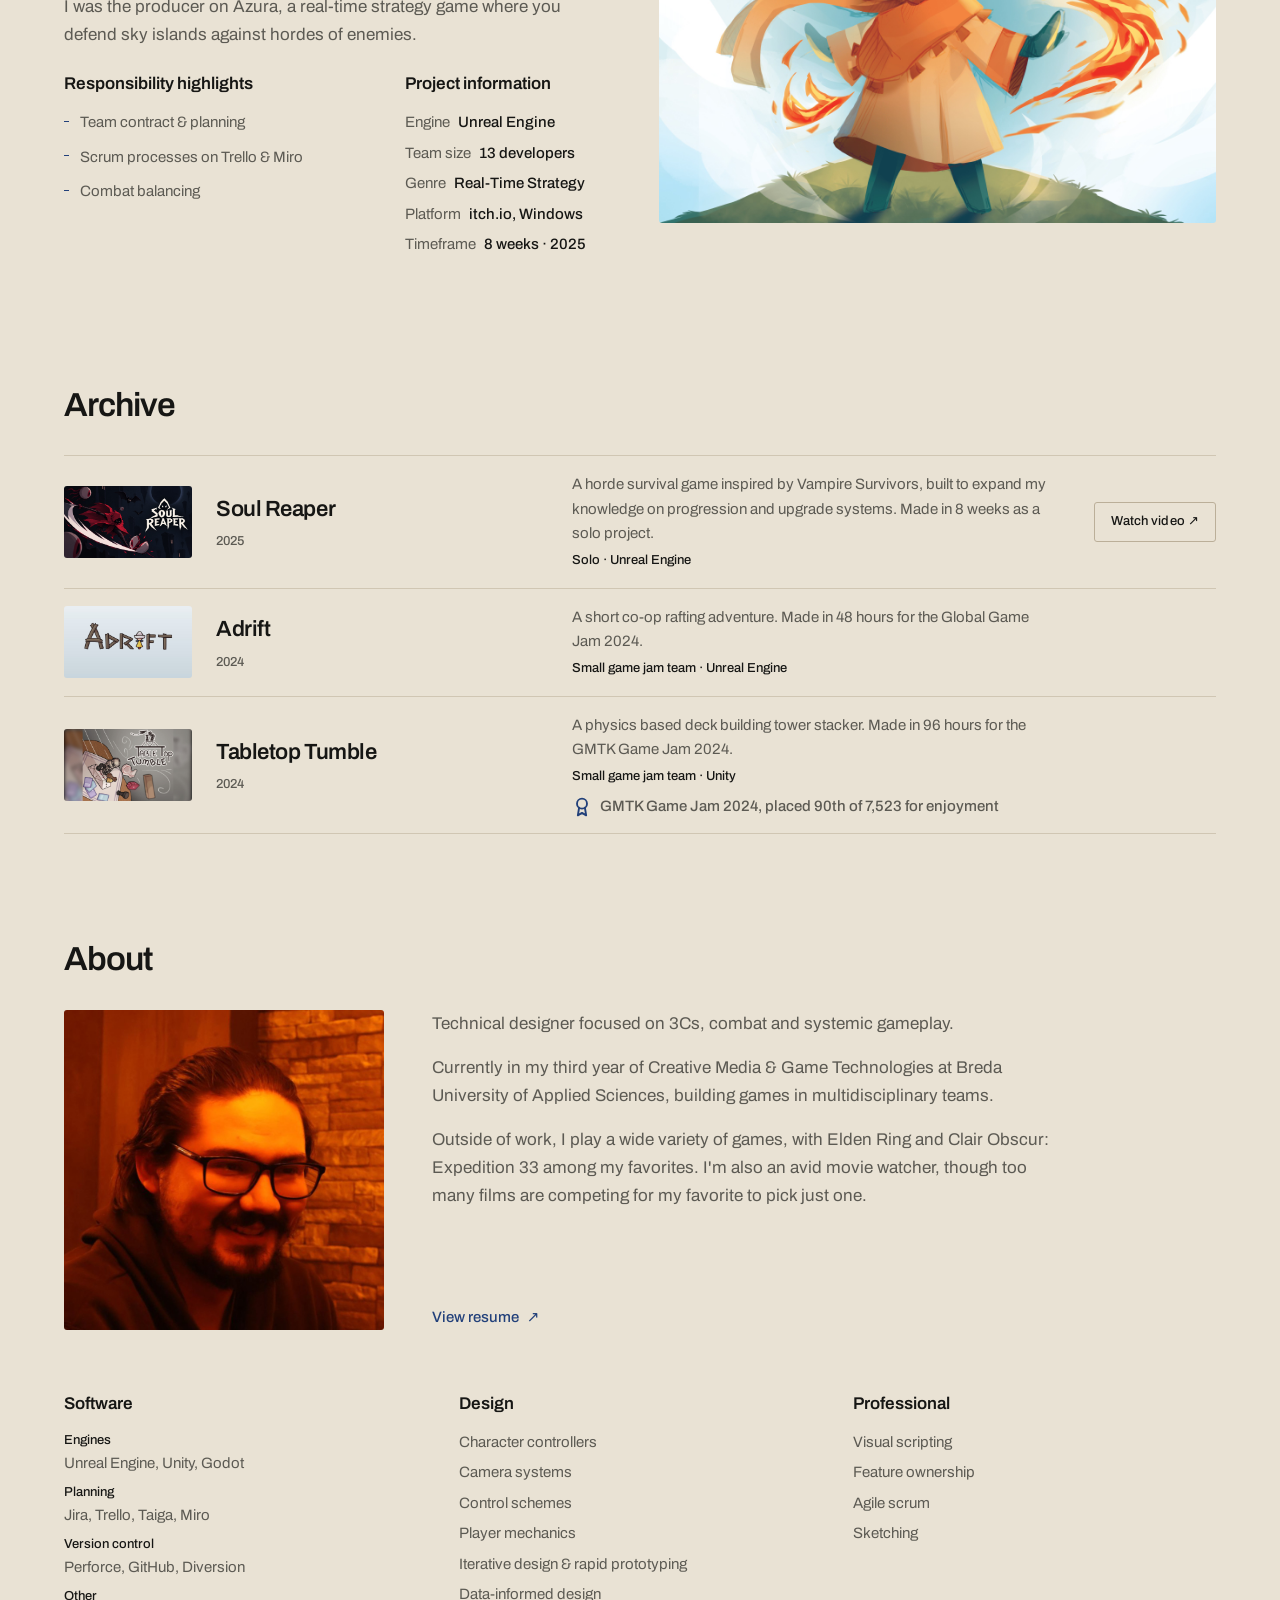
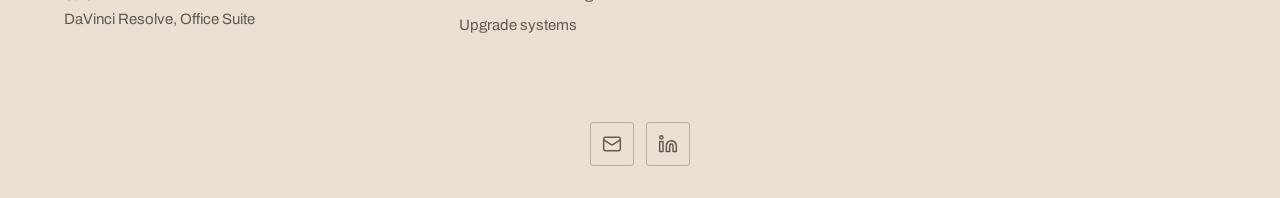
==== commit 62966b01: "Merge archive and about into home page, lazy-load ZIMA videos Merged archive and about into the home" ====
--- a/index.html
+++ b/index.html
@@ -33,9 +33,9 @@
   <header class="wrap head">
     <a class="head-name" href="/">Maxx Wever<span class="meta">Technical Designer</span></a>
     <nav class="head-nav" id="site-nav">
-      <a href="/#work" aria-current="page">Projects</a>
-      <a href="/archive">Archive</a>
-      <a href="/about">About</a>
+      <a href="/#work">Projects</a>
+      <a href="/#archive">Archive</a>
+      <a href="/#about">About</a>
       <a href="assets/documents/resume.pdf" target="_blank" rel="noopener">Resume</a>
       <button class="theme-toggle nav-theme" type="button" role="switch" aria-checked="false" aria-label="Light mode">
         <span class="sw-label"><span class="sw-dark">Dark mode</span><span class="sw-light">Light mode</span></span>
@@ -79,8 +79,58 @@
 
   <section class="wrap section" id="work">
     <div class="projects" id="mainProjects"></div>
-    <div class="section-foot">
-      <a class="btn btn-ghost btn-sm" href="/archive">Project archive →</a>
+  </section>
+
+  <section class="wrap section" id="archive">
+    <h2 class="section-title">Archive</h2>
+    <div class="archive" id="archiveList"></div>
+  </section>
+
+  <section class="wrap section" id="about">
+    <h2 class="section-title">About</h2>
+    <div class="about-grid">
+      <div class="portrait reveal">
+        <img src="assets/portraits/portrait.jpg" alt="Portrait of Maxx Wever" loading="lazy">
+      </div>
+      <div class="about-copy reveal">
+        <p>Technical designer focused on 3Cs, combat and systemic gameplay.</p>
+        <p>Currently in my third year of Creative Media &amp; Game Technologies at Breda University of Applied Sciences, building games in multidisciplinary teams.</p>
+        <p>Outside of work, I play a wide variety of games, with Elden Ring and Clair Obscur: Expedition 33 among my favorites. I'm also an avid movie watcher, though too many films are competing for my favorite to pick just one.</p>
+        <a class="project-more about-resume" href="assets/documents/resume.pdf" target="_blank" rel="noopener">View resume<span aria-hidden="true">↗</span></a>
+      </div>
+    </div>
+
+    <div class="skills reveal">
+      <div>
+        <h3>Software</h3>
+        <ul>
+          <li><b>Engines</b>Unreal Engine, Unity, Godot</li>
+          <li><b>Planning</b>Jira, Trello, Taiga, Miro</li>
+          <li><b>Version control</b>Perforce, GitHub, Diversion</li>
+          <li><b>Other</b>DaVinci Resolve, Office Suite</li>
+        </ul>
+      </div>
+      <div>
+        <h3>Design</h3>
+        <ul>
+          <li>Character controllers</li>
+          <li>Camera systems</li>
+          <li>Control schemes</li>
+          <li>Player mechanics</li>
+          <li>Iterative design &amp; rapid prototyping</li>
+          <li>Data-informed design</li>
+          <li>Upgrade systems</li>
+        </ul>
+      </div>
+      <div>
+        <h3>Professional</h3>
+        <ul>
+          <li>Visual scripting</li>
+          <li>Feature ownership</li>
+          <li>Agile scrum</li>
+          <li>Sketching</li>
+        </ul>
+      </div>
     </div>
   </section>
 
--- a/styles.css
+++ b/styles.css
@@ -34,10 +34,10 @@
 }
 
 [data-theme="light"] {
-  --ink:     #F2EDE3;   /* cream */
-  --ink-2:   #E8E1D4;
-  --line:    #DCD4C5;
-  --line-2:  #C8BEAD;
+  --ink:     #E9E2D4;   /* cream */
+  --ink-2:   #DED5C4;
+  --line:    #D0C6B3;
+  --line-2:  #BBAF99;
   --text:    #161614;
   --muted:   #5C5A53;
   --accent:  #22407A;
@@ -112,7 +112,7 @@
 .head-name span { display: block; margin-top: 1px; }
 .head-nav { display: flex; gap: var(--s5); align-items: center; margin-left: auto; }
 .head-nav a { font-size: var(--fs-label); font-weight: 500; color: var(--muted); transition: color .2s ease; }
-.head-nav a:hover, .head-nav a[aria-current="page"] { color: var(--text); }
+.head-nav a:hover, .head-nav a[aria-current="page"], .head-nav a[aria-current="location"] { color: var(--text); }
 .head-tools { display: flex; align-items: center; margin-right: -10px; }
 .theme-toggle, .menu-toggle {
   display: grid; place-items: center; width: 44px; height: 44px; padding: 0;
@@ -208,8 +208,9 @@
 /* ---------- Section scaffolding ---------- */
 .section { padding-block: clamp(var(--s7), 6vh, var(--s8)); }
 #work { scroll-margin-top: calc(var(--bar-h) + var(--s4)); padding-block-start: 0; }
+#archive, #about { scroll-margin-top: var(--bar-h); }
+.section-title { margin: 0 0 var(--s6); font-size: clamp(26px, 2.6vw, 38px); line-height: 1.06; font-weight: 600; letter-spacing: -.03em; }
 #mainProjects { margin-top: clamp(var(--s6), 5vh, var(--s7)); }
-.section-foot { display: flex; justify-content: center; margin-top: clamp(var(--s7), 6vh, var(--s8)); }
 
 /* ---------- Project (home page) ---------- */
 .projects { display: flex; flex-direction: column; gap: clamp(64px, 9vh, 112px); }
@@ -339,12 +340,6 @@
 .case-problem { margin-bottom: 0; padding: var(--s4) var(--s5); border-radius: var(--radius); background: var(--ink-2); }
 .case-problem p { margin: 0; }
 .case-problem .case-label { margin-bottom: var(--s1); }
-/* Empty media frame until a clip or image replaces it. */
-.media-slot {
-  aspect-ratio: 16 / 9; display: grid; place-items: center; padding: var(--s4);
-  border-radius: var(--radius); background: var(--ink-2);
-  font-size: var(--fs-label); font-weight: 500; color: var(--muted); text-align: center;
-}
 
 @media (max-width: 900px) {
   .case-body { grid-template-columns: 1fr; }
@@ -354,11 +349,15 @@
 }
 
 /* ---------- About ---------- */
-.about-grid { display: grid; grid-template-columns: clamp(220px, 26vw, 320px) minmax(0, 1fr); gap: clamp(var(--s6), 4vw, var(--s7)); align-items: start; }
-.about-copy p { margin: 0 0 var(--s4); max-width: var(--measure); }
-.about-copy p:last-child { margin-bottom: 0; }
+.about-grid { display: grid; grid-template-columns: clamp(220px, 26vw, 320px) minmax(0, 1fr); gap: clamp(var(--s6), 4vw, var(--s7)); align-items: stretch; }
+/* Copy fills the portrait's height so the resume button sits on its bottom edge. */
+.about-copy { display: flex; flex-direction: column; align-items: flex-start; }
 .portrait { aspect-ratio: 1 / 1; overflow: hidden; border-radius: var(--radius); }
 .portrait img { width: 100%; height: 100%; object-fit: cover; }
+.about-copy p { margin: 0 0 var(--s4); max-width: var(--measure); color: var(--muted); }
+.about-copy p:last-of-type { margin-bottom: 0; }
+.about-resume { margin-top: auto; }
+.about-copy p:last-of-type { margin-bottom: var(--s5); }
 
 .skills { display: grid; grid-template-columns: repeat(auto-fit, minmax(200px, 1fr)); gap: var(--s6);
   margin-top: clamp(var(--s7), 7vh, var(--s8)); }
@@ -407,7 +406,7 @@
   .project-cols { grid-template-columns: minmax(0, 1fr) minmax(0, 1fr); }
 }
 @media (max-width: 1000px) {
-  .about-grid { grid-template-columns: 1fr; }
+  .about-grid { grid-template-columns: 1fr; align-items: start; }
   .portrait { max-width: 320px; }
   .archive { grid-template-columns: clamp(96px, 10vw, 132px) minmax(0, 1fr); }
   .arch-row { align-items: start; }
